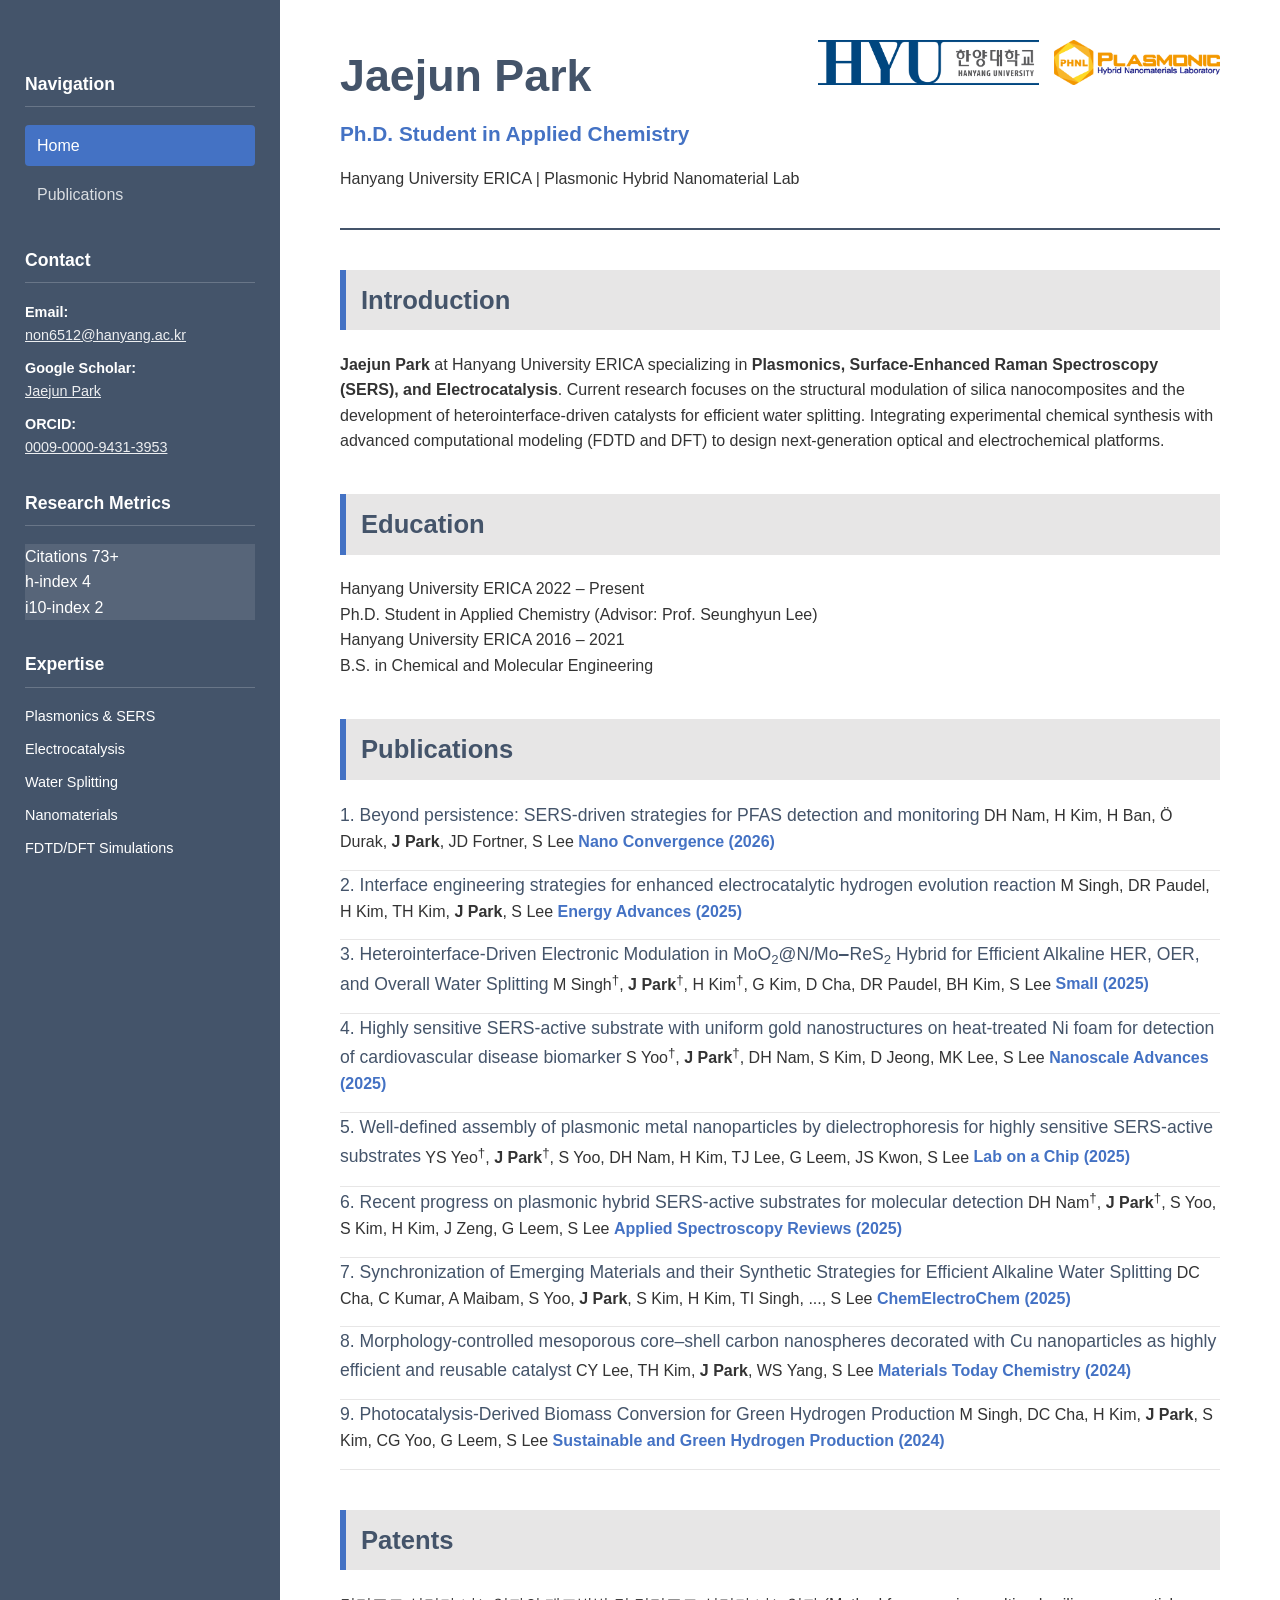
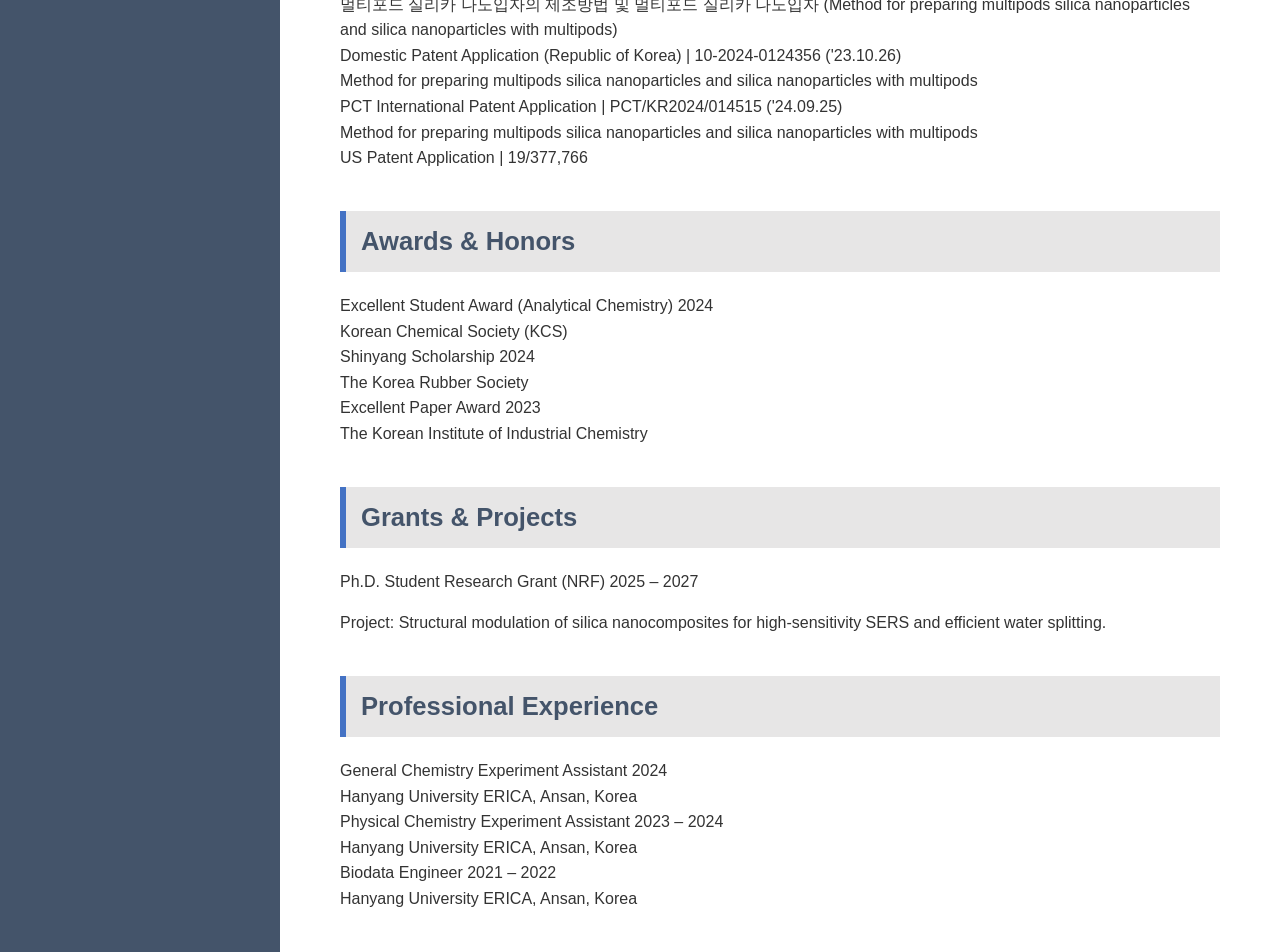
==== index.html @ 5e4c03e1 "Finalized Optimized CV: Theme integration, formula fixes, and layout refinements" ====
<!DOCTYPE html>
<html lang="en">
<head>
    <meta charset="UTF-8">
    <meta name="viewport" content="width=device-width, initial-scale=1.0">
    <title>Jaejun Park | Academic CV</title>
    <link rel="stylesheet" href="style.css">
    <style>
        /* Full-page embedding optimization */
        body, html {
            margin: 0;
            padding: 0;
            width: 100%;
            height: 100%;
        }
        .container {
            max-width: 100% !important;
            width: 100%;
            box-sizing: border-box;
        }
    </style>
</head>
<body>
    <div class="container">
        <!-- Sidebar -->
        <aside class="sidebar">
            <nav class="nav-menu">
                <h3>Navigation</h3>
                <ul>
                    <li><a href="./index.html" class="active">Home</a></li>
                    <li><a href="./publications.html">Publications</a></li>
                </ul>
            </nav>

            <div class="contact-info">
                <h3>Contact</h3>
                <p><strong>Email:</strong><br><a href="mailto:non6512@hanyang.ac.kr">non6512@hanyang.ac.kr</a></p>
                <p><strong>Google Scholar:</strong><br><a href="https://scholar.google.com/citations?user=hlHQDJwAAAAJ" target="_blank">Jaejun Park</a></p>
                <p><strong>ORCID:</strong><br><a href="https://orcid.org/0009-0000-9431-3953" target="_blank">0009-0000-9431-3953</a></p>
            </div>

            <div class="contact-info">
                <h3>Research Metrics</h3>
                <div class="metrics">
                    <div class="metric-item"><span>Citations</span> <span>73+</span></div>
                    <div class="metric-item"><span>h-index</span> <span>4</span></div>
                    <div class="metric-item"><span>i10-index</span> <span>2</span></div>
                </div>
            </div>

            <div class="contact-info">
                <h3>Expertise</h3>
                <p>Plasmonics & SERS</p>
                <p>Electrocatalysis</p>
                <p>Water Splitting</p>
                <p>Nanomaterials</p>
                <p>FDTD/DFT Simulations</p>
            </div>
        </aside>

        <!-- Main Content -->
        <main class="main-content">
            <header>
                <div class="lab-logos">
                    <img src="images/logo_hyu.png" alt="Hanyang University Logo">
                    <img src="images/logo_phnl.png" alt="PHNL Lab Logo">
                </div>
                <h1>Jaejun Park</h1>
                <p class="subtitle">Ph.D. Student in Applied Chemistry</p>
                <p>Hanyang University ERICA | Plasmonic Hybrid Nanomaterial Lab</p>
            </header>

            <section class="section">
                <h2>Introduction</h2>
                <p>
                    <strong>Jaejun Park</strong> at Hanyang University ERICA specializing in <strong>Plasmonics, Surface-Enhanced Raman Spectroscopy (SERS), and Electrocatalysis</strong>. 
                    Current research focuses on the structural modulation of silica nanocomposites and the development of heterointerface-driven catalysts for efficient water splitting. 
                    Integrating experimental chemical synthesis with advanced computational modeling (FDTD and DFT) to design next-generation optical and electrochemical platforms.
                </p>
            </section>

            <section class="section">
                <h2>Education</h2>
                <div class="entry">
                    <div class="entry-header">
                        <span>Hanyang University ERICA</span>
                        <span class="date">2022 – Present</span>
                    </div>
                    <div class="entry-sub">Ph.D. Student in Applied Chemistry (Advisor: Prof. Seunghyun Lee)</div>
                </div>
                <div class="entry">
                    <div class="entry-header">
                        <span>Hanyang University ERICA</span>
                        <span class="date">2016 – 2021</span>
                    </div>
                    <div class="entry-sub">B.S. in Chemical and Molecular Engineering</div>
                </div>
            </section>

            <section class="section">
                <h2>Publications</h2>
                <div class="pub-list">
                    <div class="pub-entry">
                        <span class="pub-title">1. Beyond persistence: SERS-driven strategies for PFAS detection and monitoring</span>
                        <span class="pub-authors">DH Nam, H Kim, H Ban, Ö Durak, <strong>J Park</strong>, JD Fortner, S Lee</span>
                        <span class="pub-journal">Nano Convergence (2026)</span>
                    </div>

                    <div class="pub-entry">
                        <span class="pub-title">2. Interface engineering strategies for enhanced electrocatalytic hydrogen evolution reaction</span>
                        <span class="pub-authors">M Singh, DR Paudel, H Kim, TH Kim, <strong>J Park</strong>, S Lee</span>
                        <span class="pub-journal">Energy Advances (2025)</span>
                    </div>

                    <div class="pub-entry">
                        <span class="pub-title">3. Heterointerface‐Driven Electronic Modulation in MoO<sub>2</sub>@N/Mo‒ReS<sub>2</sub> Hybrid for Efficient Alkaline HER, OER, and Overall Water Splitting</span>
                        <span class="pub-authors">M Singh<sup>†</sup>, <strong>J Park</strong><sup>†</sup>, H Kim<sup>†</sup>, G Kim, D Cha, DR Paudel, BH Kim, S Lee</span>
                        <span class="pub-journal">Small (2025)</span>
                    </div>

                    <div class="pub-entry">
                        <span class="pub-title">4. Highly sensitive SERS-active substrate with uniform gold nanostructures on heat-treated Ni foam for detection of cardiovascular disease biomarker</span>
                        <span class="pub-authors">S Yoo<sup>†</sup>, <strong>J Park</strong><sup>†</sup>, DH Nam, S Kim, D Jeong, MK Lee, S Lee</span>
                        <span class="pub-journal">Nanoscale Advances (2025)</span>
                    </div>

                    <div class="pub-entry">
                        <span class="pub-title">5. Well-defined assembly of plasmonic metal nanoparticles by dielectrophoresis for highly sensitive SERS-active substrates</span>
                        <span class="pub-authors">YS Yeo<sup>†</sup>, <strong>J Park</strong><sup>†</sup>, S Yoo, DH Nam, H Kim, TJ Lee, G Leem, JS Kwon, S Lee</span>
                        <span class="pub-journal">Lab on a Chip (2025)</span>
                    </div>

                    <div class="pub-entry">
                        <span class="pub-title">6. Recent progress on plasmonic hybrid SERS-active substrates for molecular detection</span>
                        <span class="pub-authors">DH Nam<sup>†</sup>, <strong>J Park</strong><sup>†</sup>, S Yoo, S Kim, H Kim, J Zeng, G Leem, S Lee</span>
                        <span class="pub-journal">Applied Spectroscopy Reviews (2025)</span>
                    </div>

                    <div class="pub-entry">
                        <span class="pub-title">7. Synchronization of Emerging Materials and their Synthetic Strategies for Efficient Alkaline Water Splitting</span>
                        <span class="pub-authors">DC Cha, C Kumar, A Maibam, S Yoo, <strong>J Park</strong>, S Kim, H Kim, TI Singh, ..., S Lee</span>
                        <span class="pub-journal">ChemElectroChem (2025)</span>
                    </div>

                    <div class="pub-entry">
                        <span class="pub-title">8. Morphology-controlled mesoporous core–shell carbon nanospheres decorated with Cu nanoparticles as highly efficient and reusable catalyst</span>
                        <span class="pub-authors">CY Lee, TH Kim, <strong>J Park</strong>, WS Yang, S Lee</span>
                        <span class="pub-journal">Materials Today Chemistry (2024)</span>
                    </div>

                    <div class="pub-entry">
                        <span class="pub-title">9. Photocatalysis-Derived Biomass Conversion for Green Hydrogen Production</span>
                        <span class="pub-authors">M Singh, DC Cha, H Kim, <strong>J Park</strong>, S Kim, CG Yoo, G Leem, S Lee</span>
                        <span class="pub-journal">Sustainable and Green Hydrogen Production (2024)</span>
                    </div>
                </div>
            </section>

            <section class="section">
                <h2>Patents</h2>
                <div class="entry">
                    <div class="entry-header"><span>멀티포드 실리카 나노입자의 제조방법 및 멀티포드 실리카 나노입자 (Method for preparing multipods silica nanoparticles and silica nanoparticles with multipods)</span></div>
                    <div class="entry-sub">Domestic Patent Application (Republic of Korea) | <span class="patent-id">10-2024-0124356 ('23.10.26)</span></div>
                </div>
                <div class="entry">
                    <div class="entry-header"><span>Method for preparing multipods silica nanoparticles and silica nanoparticles with multipods</span></div>
                    <div class="entry-sub">PCT International Patent Application | <span class="patent-id">PCT/KR2024/014515 ('24.09.25)</span></div>
                </div>
                <div class="entry">
                    <div class="entry-header"><span>Method for preparing multipods silica nanoparticles and silica nanoparticles with multipods</span></div>
                    <div class="entry-sub">US Patent Application | <span class="patent-id">19/377,766</span></div>
                </div>
            </section>

            <section class="section">
                <h2>Awards & Honors</h2>
                <div class="entry">
                    <div class="entry-header"><span>Excellent Student Award (Analytical Chemistry)</span> <span class="date">2024</span></div>
                    <div class="entry-sub">Korean Chemical Society (KCS)</div>
                </div>
                <div class="entry">
                    <div class="entry-header"><span>Shinyang Scholarship</span> <span class="date">2024</span></div>
                    <div class="entry-sub">The Korea Rubber Society</div>
                </div>
                <div class="entry">
                    <div class="entry-header"><span>Excellent Paper Award</span> <span class="date">2023</span></div>
                    <div class="entry-sub">The Korean Institute of Industrial Chemistry</div>
                </div>
            </section>

            <section class="section">
                <h2>Grants & Projects</h2>
                <div class="entry">
                    <div class="entry-header">
                        <span>Ph.D. Student Research Grant (NRF)</span>
                        <span class="date">2025 – 2027</span>
                    </div>
                    <p>Project: Structural modulation of silica nanocomposites for high-sensitivity SERS and efficient water splitting.</p>
                </div>
            </section>

            <section class="section">
                <h2>Professional Experience</h2>
                <div class="entry">
                    <div class="entry-header"><span>General Chemistry Experiment Assistant</span> <span class="date">2024</span></div>
                    <div class="entry-sub">Hanyang University ERICA, Ansan, Korea</div>
                </div>
                <div class="entry">
                    <div class="entry-header"><span>Physical Chemistry Experiment Assistant</span> <span class="date">2023 – 2024</span></div>
                    <div class="entry-sub">Hanyang University ERICA, Ansan, Korea</div>
                </div>
                <div class="entry">
                    <div class="entry-header"><span>Biodata Engineer</span> <span class="date">2021 – 2022</span></div>
                    <div class="entry-sub">Hanyang University ERICA, Ansan, Korea</div>
                </div>
            </section>
        </main>
    </div>
</body>
</html>
---- style.css ----
:root {
    --primary-color: #44546A; /* Navy/Dark Grey from PPT */
    --accent-color: #4472C4;  /* Blue from PPT */
    --text-color: #333;
    --light-bg: #E7E6E6;      /* Light Grey from PPT */
    --border-color: #D1D3D4;
    --white: #ffffff;
}

body {
    font-family: 'Segoe UI', Arial, sans-serif;
    line-height: 1.6;
    color: var(--text-color);
    margin: 0;
    padding: 0;
    background-color: var(--white);
}

.container {
    max-width: 100% !important;
    width: 100%;
    margin: 0 auto;
    padding: 0 !important;
    display: grid;
    grid-template-columns: 280px 1fr;
    min-height: 100vh;
}

/* Sidebar Styling - PPT Theme */
.sidebar {
    background-color: var(--primary-color);
    color: var(--white);
    padding: 40px 25px;
    border-right: none;
}

.sidebar h3 {
    color: var(--white);
    border-bottom: 1px solid rgba(255,255,255,0.2);
    font-size: 1.1rem;
    padding-bottom: 8px;
    margin-top: 30px;
}

.nav-menu ul {
    list-style: none;
    padding: 0;
}

.nav-menu li {
    margin-bottom: 8px;
}

.nav-menu a {
    color: rgba(255,255,255,0.8);
    text-decoration: none;
    display: block;
    padding: 8px 12px;
    border-radius: 4px;
    transition: all 0.3s;
}

.nav-menu a:hover, .nav-menu a.active {
    background-color: var(--accent-color);
    color: var(--white);
}

.contact-info p {
    font-size: 0.9rem;
    margin: 10px 0;
}

.contact-info a {
    color: var(--white);
    text-decoration: underline;
    opacity: 0.9;
}

.contact-info a:hover {
    opacity: 1;
}

.metrics {
    background: rgba(255,255,255,0.1);
    color: var(--white);
}

/* Main Content Styling */
.main-content {
    padding: 40px 60px;
    background-color: var(--white);
}

header {
    border-bottom: 2px solid var(--primary-color);
    margin-bottom: 40px;
    padding-bottom: 20px;
    position: relative;
}

header h1 {
    font-size: 2.8rem;
    color: var(--primary-color);
    margin: 0;
}

.subtitle {
    font-size: 1.3rem;
    color: var(--accent-color);
    margin: 5px 0;
    font-weight: 600;
}

.lab-logos {
    position: absolute;
    top: 0;
    right: 0;
    display: flex;
    gap: 15px;
    align-items: center;
}

.lab-logos img {
    height: 45px;
    width: auto;
}

.section h2 {
    font-size: 1.6rem;
    color: var(--primary-color);
    background-color: var(--light-bg);
    padding: 10px 15px;
    border-left: 6px solid var(--accent-color);
    margin-top: 40px;
}

.pub-entry {
    border-bottom: 1px solid var(--light-bg);
    padding-bottom: 15px;
}

.pub-title {
    color: var(--primary-color);
    font-size: 1.1rem;
}

.pub-journal {
    color: var(--accent-color);
    font-weight: 600;
}

/* Subscripts */
sub {
    font-size: 0.75em;
    line-height: 0;
    position: relative;
    vertical-align: baseline;
    bottom: -0.25em;
}

@media (max-width: 900px) {
    .container {
        grid-template-columns: 1fr;
    }
    .sidebar {
        padding: 20px;
    }
    .main-content {
        padding: 20px;
    }
    .lab-logos {
        position: static;
        margin-top: 20px;
    }
}
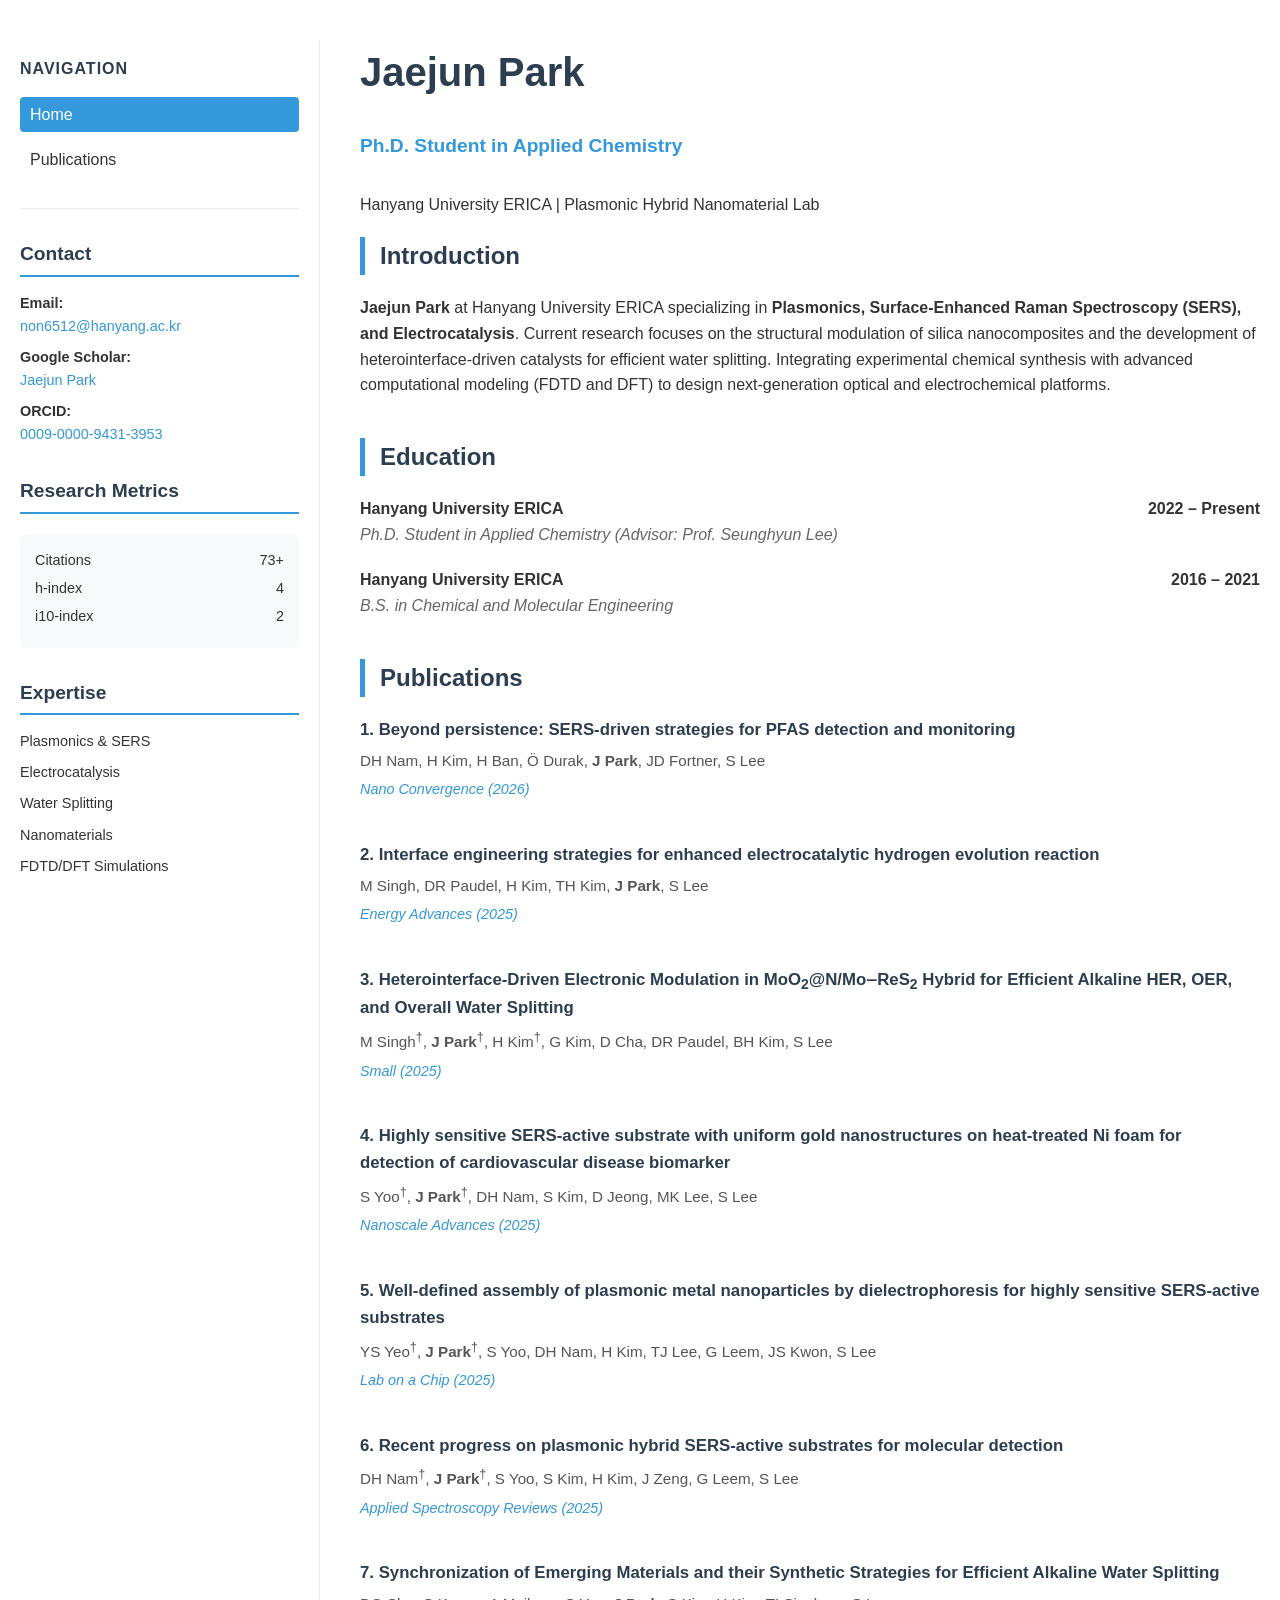
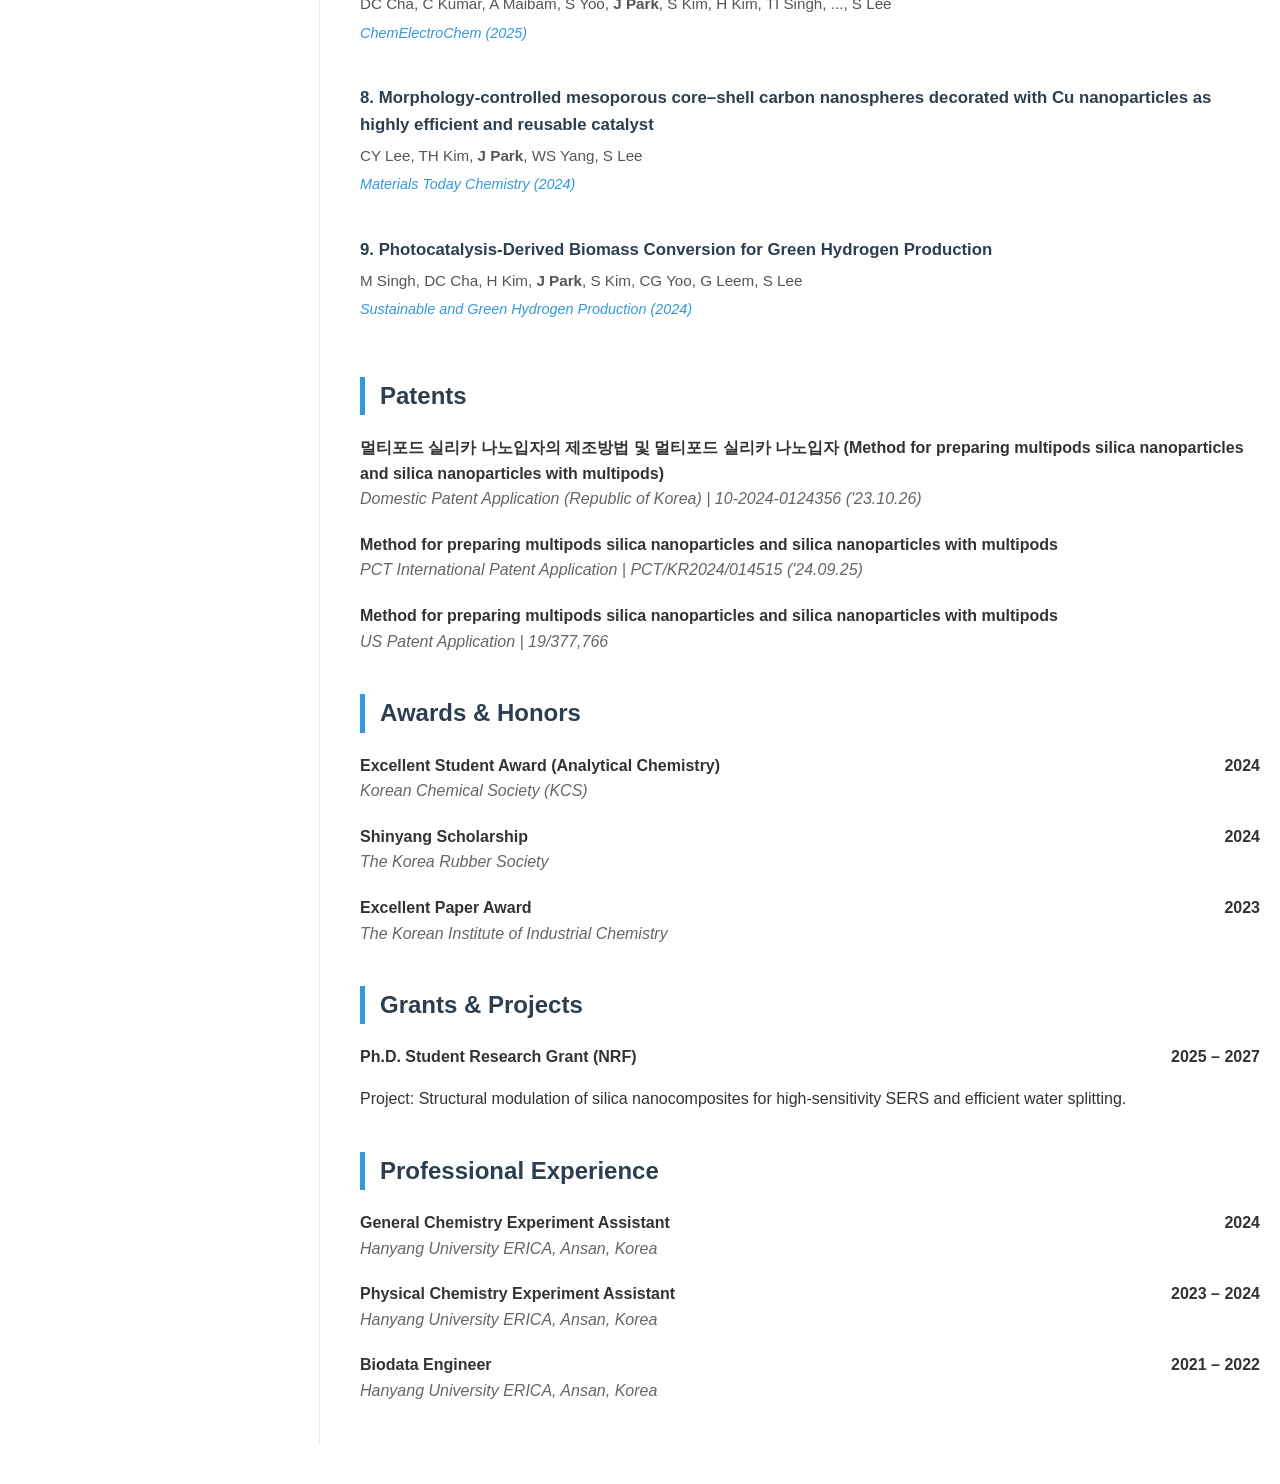
==== commit fa4a89d5: "Final Deployment: Optimized academic CV with formula fixes and layout refinements" ====
--- a/index.html
+++ b/index.html
@@ -5,23 +5,9 @@
     <meta name="viewport" content="width=device-width, initial-scale=1.0">
     <title>Jaejun Park | Academic CV</title>
     <link rel="stylesheet" href="style.css">
-    <style>
-        /* Full-page embedding optimization */
-        body, html {
-            margin: 0;
-            padding: 0;
-            width: 100%;
-            height: 100%;
-        }
-        .container {
-            max-width: 100% !important;
-            width: 100%;
-            box-sizing: border-box;
-        }
-    </style>
 </head>
 <body>
-    <div class="container">
+    <div class="container" style="max-width: 100%; height: auto; overflow: visible;">
         <!-- Sidebar -->
         <aside class="sidebar">
             <nav class="nav-menu">
@@ -61,10 +47,6 @@
         <!-- Main Content -->
         <main class="main-content">
             <header>
-                <div class="lab-logos">
-                    <img src="images/logo_hyu.png" alt="Hanyang University Logo">
-                    <img src="images/logo_phnl.png" alt="PHNL Lab Logo">
-                </div>
                 <h1>Jaejun Park</h1>
                 <p class="subtitle">Ph.D. Student in Applied Chemistry</p>
                 <p>Hanyang University ERICA | Plasmonic Hybrid Nanomaterial Lab</p>
@@ -84,14 +66,14 @@
                 <div class="entry">
                     <div class="entry-header">
                         <span>Hanyang University ERICA</span>
-                        <span class="date">2022 – Present</span>
+                        <span>2022 – Present</span>
                     </div>
                     <div class="entry-sub">Ph.D. Student in Applied Chemistry (Advisor: Prof. Seunghyun Lee)</div>
                 </div>
                 <div class="entry">
                     <div class="entry-header">
                         <span>Hanyang University ERICA</span>
-                        <span class="date">2016 – 2021</span>
+                        <span>2016 – 2021</span>
                     </div>
                     <div class="entry-sub">B.S. in Chemical and Molecular Engineering</div>
                 </div>
@@ -160,30 +142,30 @@
                 <h2>Patents</h2>
                 <div class="entry">
                     <div class="entry-header"><span>멀티포드 실리카 나노입자의 제조방법 및 멀티포드 실리카 나노입자 (Method for preparing multipods silica nanoparticles and silica nanoparticles with multipods)</span></div>
-                    <div class="entry-sub">Domestic Patent Application (Republic of Korea) | <span class="patent-id">10-2024-0124356 ('23.10.26)</span></div>
+                    <div class="entry-sub">Domestic Patent Application (Republic of Korea) | 10-2024-0124356 ('23.10.26)</div>
                 </div>
                 <div class="entry">
                     <div class="entry-header"><span>Method for preparing multipods silica nanoparticles and silica nanoparticles with multipods</span></div>
-                    <div class="entry-sub">PCT International Patent Application | <span class="patent-id">PCT/KR2024/014515 ('24.09.25)</span></div>
+                    <div class="entry-sub">PCT International Patent Application | PCT/KR2024/014515 ('24.09.25)</div>
                 </div>
                 <div class="entry">
                     <div class="entry-header"><span>Method for preparing multipods silica nanoparticles and silica nanoparticles with multipods</span></div>
-                    <div class="entry-sub">US Patent Application | <span class="patent-id">19/377,766</span></div>
+                    <div class="entry-sub">US Patent Application | 19/377,766</div>
                 </div>
             </section>
 
             <section class="section">
                 <h2>Awards & Honors</h2>
                 <div class="entry">
-                    <div class="entry-header"><span>Excellent Student Award (Analytical Chemistry)</span> <span class="date">2024</span></div>
+                    <div class="entry-header"><span>Excellent Student Award (Analytical Chemistry)</span> <span>2024</span></div>
                     <div class="entry-sub">Korean Chemical Society (KCS)</div>
                 </div>
                 <div class="entry">
-                    <div class="entry-header"><span>Shinyang Scholarship</span> <span class="date">2024</span></div>
+                    <div class="entry-header"><span>Shinyang Scholarship</span> <span>2024</span></div>
                     <div class="entry-sub">The Korea Rubber Society</div>
                 </div>
                 <div class="entry">
-                    <div class="entry-header"><span>Excellent Paper Award</span> <span class="date">2023</span></div>
+                    <div class="entry-header"><span>Excellent Paper Award</span> <span>2023</span></div>
                     <div class="entry-sub">The Korean Institute of Industrial Chemistry</div>
                 </div>
             </section>
@@ -193,7 +175,7 @@
                 <div class="entry">
                     <div class="entry-header">
                         <span>Ph.D. Student Research Grant (NRF)</span>
-                        <span class="date">2025 – 2027</span>
+                        <span>2025 – 2027</span>
                     </div>
                     <p>Project: Structural modulation of silica nanocomposites for high-sensitivity SERS and efficient water splitting.</p>
                 </div>
@@ -202,15 +184,15 @@
             <section class="section">
                 <h2>Professional Experience</h2>
                 <div class="entry">
-                    <div class="entry-header"><span>General Chemistry Experiment Assistant</span> <span class="date">2024</span></div>
+                    <div class="entry-header"><span>General Chemistry Experiment Assistant</span> <span>2024</span></div>
                     <div class="entry-sub">Hanyang University ERICA, Ansan, Korea</div>
                 </div>
                 <div class="entry">
-                    <div class="entry-header"><span>Physical Chemistry Experiment Assistant</span> <span class="date">2023 – 2024</span></div>
+                    <div class="entry-header"><span>Physical Chemistry Experiment Assistant</span> <span>2023 – 2024</span></div>
                     <div class="entry-sub">Hanyang University ERICA, Ansan, Korea</div>
                 </div>
                 <div class="entry">
-                    <div class="entry-header"><span>Biodata Engineer</span> <span class="date">2021 – 2022</span></div>
+                    <div class="entry-header"><span>Biodata Engineer</span> <span>2021 – 2022</span></div>
                     <div class="entry-sub">Hanyang University ERICA, Ansan, Korea</div>
                 </div>
             </section>
--- a/style.css
+++ b/style.css
@@ -1,175 +1,360 @@
 :root {
-    --primary-color: #44546A; /* Navy/Dark Grey from PPT */
-    --accent-color: #4472C4;  /* Blue from PPT */
+    --primary-color: #2c3e50;
+    --accent-color: #3498db;
     --text-color: #333;
-    --light-bg: #E7E6E6;      /* Light Grey from PPT */
-    --border-color: #D1D3D4;
-    --white: #ffffff;
+    --light-bg: #f8f9fa;
+    --border-color: #e9ecef;
 }
 
 body {
-    font-family: 'Segoe UI', Arial, sans-serif;
+    font-family: 'Segoe UI', Tahoma, Geneva, Verdana, sans-serif;
     line-height: 1.6;
     color: var(--text-color);
     margin: 0;
     padding: 0;
-    background-color: var(--white);
+    background-color: #fff;
 }
 
 .container {
-    max-width: 100% !important;
+    max-width: 100%;
+    height: auto;
+    overflow: visible;
+    margin: 0 auto;
+    padding: 40px 20px;
+    display: grid;
+    grid-template-columns: 300px 1fr;
+    gap: 40px;
+}
+
+/* Academic Profile Buttons */
+.profile-buttons {
+    display: flex;
+    gap: 15px;
+    margin: 20px 0;
+    flex-wrap: wrap;
+}
+
+.profile-btn {
+    display: inline-flex;
+    align-items: center;
+    padding: 10px 20px;
+    border-radius: 5px;
+    text-decoration: none;
+    font-weight: 600;
+    font-size: 0.95rem;
+    transition: all 0.3s ease;
+    border: 1px solid var(--border-color);
+}
+
+.profile-btn.scholar {
+    background-color: #4285f4;
+    color: white;
+    border: none;
+}
+
+.profile-btn.orcid {
+    background-color: #a6ce39;
+    color: white;
+    border: none;
+}
+
+.profile-btn.researchgate {
+    background-color: #00ccbb;
+    color: white;
+    border: none;
+}
+
+.profile-btn:hover {
+    transform: translateY(-2px);
+    box-shadow: 0 4px 8px rgba(0,0,0,0.1);
+    opacity: 0.9;
+}
+
+/* Sidebar */
+.sidebar {
+    border-right: 1px solid var(--border-color);
+    padding-right: 20px;
+}
+
+.profile-pic {
+    width: 200px;
+    height: 200px;
+    background-color: var(--light-bg);
+    border-radius: 50%;
+    margin: 0 auto 20px;
+    display: flex;
+    align-items: center;
+    justify-content: center;
+    border: 3px solid var(--accent-color);
+    color: #ccc;
+    font-size: 14px;
+    overflow: hidden;
+}
+
+.profile-pic img {
     width: 100%;
-    margin: 0 auto;
-    padding: 0 !important;
-    display: grid;
-    grid-template-columns: 280px 1fr;
-    min-height: 100vh;
-}
-
-/* Sidebar Styling - PPT Theme */
-.sidebar {
-    background-color: var(--primary-color);
-    color: var(--white);
-    padding: 40px 25px;
-    border-right: none;
-}
-
-.sidebar h3 {
-    color: var(--white);
-    border-bottom: 1px solid rgba(255,255,255,0.2);
-    font-size: 1.1rem;
-    padding-bottom: 8px;
-    margin-top: 30px;
+    height: 100%;
+    object-fit: cover;
+}
+
+.contact-info {
+    margin-bottom: 30px;
+}
+
+.contact-info h3 {
+    font-size: 1.2rem;
+    color: var(--primary-color);
+    border-bottom: 2px solid var(--accent-color);
+    padding-bottom: 5px;
+    margin-bottom: 15px;
+}
+
+.contact-info p {
+    font-size: 0.9rem;
+    margin: 8px 0;
+    word-break: break-all;
+}
+
+.contact-info a {
+    color: var(--accent-color);
+    text-decoration: none;
+}
+
+.contact-info a:hover {
+    text-decoration: underline;
+}
+
+.metrics {
+    background: var(--light-bg);
+    padding: 15px;
+    border-radius: 8px;
+    margin-top: 20px;
+}
+
+.metrics h4 {
+    margin: 0 0 10px;
+    font-size: 1rem;
+}
+
+.metric-item {
+    display: flex;
+    justify-content: space-between;
+    margin-bottom: 5px;
+    font-size: 0.9rem;
+}
+
+/* Main Content */
+.main-content h1 {
+    font-size: 2.5rem;
+    color: var(--primary-color);
+    margin-top: 0;
+}
+
+.subtitle {
+    font-size: 1.2rem;
+    color: var(--accent-color);
+    font-weight: 600;
+    margin-bottom: 30px;
+}
+
+.section {
+    margin-bottom: 40px;
+}
+
+.section h2 {
+    font-size: 1.5rem;
+    color: var(--primary-color);
+    border-left: 5px solid var(--accent-color);
+    padding-left: 15px;
+    margin-bottom: 20px;
+}
+
+.entry {
+    margin-bottom: 20px;
+}
+
+.entry-header {
+    display: flex;
+    justify-content: space-between;
+    font-weight: 600;
+}
+
+.entry-sub {
+    font-style: italic;
+    color: #666;
+    margin-bottom: 5px;
+}
+
+.publications ol {
+    padding-left: 20px;
+}
+
+.publications li {
+    margin-bottom: 15px;
+}
+
+.paper-title {
+    font-weight: 600;
+    display: block;
+}
+
+.paper-meta {
+    font-size: 0.9rem;
+    color: #666;
+}
+
+/* Navigation Menu */
+.nav-menu {
+    margin-bottom: 30px;
+    border-bottom: 1px solid var(--border-color);
+    padding-bottom: 20px;
+}
+
+.nav-menu h3 {
+    font-size: 1rem;
+    color: var(--primary-color);
+    text-transform: uppercase;
+    letter-spacing: 1px;
+    margin-bottom: 15px;
 }
 
 .nav-menu ul {
     list-style: none;
     padding: 0;
+    margin: 0;
 }
 
 .nav-menu li {
-    margin-bottom: 8px;
+    margin-bottom: 10px;
 }
 
 .nav-menu a {
-    color: rgba(255,255,255,0.8);
     text-decoration: none;
+    color: var(--text-color);
+    font-weight: 500;
     display: block;
-    padding: 8px 12px;
+    padding: 5px 10px;
     border-radius: 4px;
-    transition: all 0.3s;
+    transition: background 0.3s;
 }
 
 .nav-menu a:hover, .nav-menu a.active {
-    background-color: var(--accent-color);
-    color: var(--white);
-}
-
-.contact-info p {
-    font-size: 0.9rem;
-    margin: 10px 0;
-}
-
-.contact-info a {
-    color: var(--white);
+    background: var(--accent-color);
+    color: #fff;
+}
+
+/* Publication Details */
+.publication-item {
+    background: var(--light-bg);
+    padding: 20px;
+    border-radius: 8px;
+    margin-bottom: 25px;
+    border-left: 5px solid var(--accent-color);
+}
+
+.publication-item h3 {
+    margin: 0 0 10px;
+    font-size: 1.2rem;
+}
+
+.publication-item a {
+    color: var(--primary-color);
+    text-decoration: none;
+}
+
+.publication-item a:hover {
+    color: var(--accent-color);
     text-decoration: underline;
-    opacity: 0.9;
-}
-
-.contact-info a:hover {
-    opacity: 1;
-}
-
-.metrics {
-    background: rgba(255,255,255,0.1);
-    color: var(--white);
-}
-
-/* Main Content Styling */
-.main-content {
-    padding: 40px 60px;
-    background-color: var(--white);
-}
-
-header {
-    border-bottom: 2px solid var(--primary-color);
+}
+
+.pub-meta {
+    font-size: 0.95rem;
+    color: #555;
+    margin-bottom: 12px;
+}
+
+.pub-summary {
+    font-size: 0.9rem;
+    color: #444;
+    line-height: 1.5;
+    background: #fff;
+    padding: 12px;
+    border-radius: 4px;
+    border: 1px solid var(--border-color);
+}
+
+/* Publication Gallery */
+.publication-gallery {
+    display: grid;
+    grid-template-columns: repeat(auto-fit, minmax(200px, 1fr));
+    gap: 20px;
     margin-bottom: 40px;
-    padding-bottom: 20px;
-    position: relative;
-}
-
-header h1 {
-    font-size: 2.8rem;
-    color: var(--primary-color);
+}
+
+.gallery-item {
+    background: #fff;
+    border: 1px solid var(--border-color);
+    border-radius: 8px;
+    overflow: hidden;
+    box-shadow: 0 2px 5px rgba(0,0,0,0.05);
+    transition: transform 0.3s;
+}
+
+.gallery-item:hover {
+    transform: translateY(-5px);
+}
+
+.gallery-item img {
+    width: 100%;
+    height: 250px;
+    object-fit: contain;
+    background: #fcfcfc;
+    border-bottom: 1px solid var(--border-color);
+}
+
+.gallery-item p {
+    padding: 10px;
     margin: 0;
-}
-
-.subtitle {
-    font-size: 1.3rem;
+    font-size: 0.85rem;
+    text-align: center;
+    font-weight: 600;
+    color: var(--primary-color);
+}
+
+/* Refined Publication Entry for Home */
+.pub-entry {
+    margin-bottom: 25px;
+    padding-bottom: 15px;
+    border-bottom: 1px border var(--light-bg);
+}
+
+.pub-title {
+    font-weight: 700;
+    color: var(--primary-color);
+    display: block;
+    margin-bottom: 5px;
+    font-size: 1.05rem;
+}
+
+.pub-authors {
+    font-size: 0.95rem;
+    color: #555;
+    margin-bottom: 3px;
+    display: block;
+}
+
+.pub-journal {
+    font-size: 0.9rem;
     color: var(--accent-color);
-    margin: 5px 0;
-    font-weight: 600;
-}
-
-.lab-logos {
-    position: absolute;
-    top: 0;
-    right: 0;
-    display: flex;
-    gap: 15px;
-    align-items: center;
-}
-
-.lab-logos img {
-    height: 45px;
-    width: auto;
-}
-
-.section h2 {
-    font-size: 1.6rem;
-    color: var(--primary-color);
-    background-color: var(--light-bg);
-    padding: 10px 15px;
-    border-left: 6px solid var(--accent-color);
-    margin-top: 40px;
-}
-
-.pub-entry {
-    border-bottom: 1px solid var(--light-bg);
-    padding-bottom: 15px;
-}
-
-.pub-title {
-    color: var(--primary-color);
-    font-size: 1.1rem;
-}
-
-.pub-journal {
-    color: var(--accent-color);
-    font-weight: 600;
-}
-
-/* Subscripts */
-sub {
-    font-size: 0.75em;
-    line-height: 0;
-    position: relative;
-    vertical-align: baseline;
-    bottom: -0.25em;
-}
-
-@media (max-width: 900px) {
+    font-style: italic;
+}
+
+@media (max-width: 768px) {
     .container {
         grid-template-columns: 1fr;
     }
     .sidebar {
-        padding: 20px;
+        border-right: none;
+        padding-right: 0;
     }
-    .main-content {
-        padding: 20px;
-    }
-    .lab-logos {
-        position: static;
-        margin-top: 20px;
-    }
-}
+}
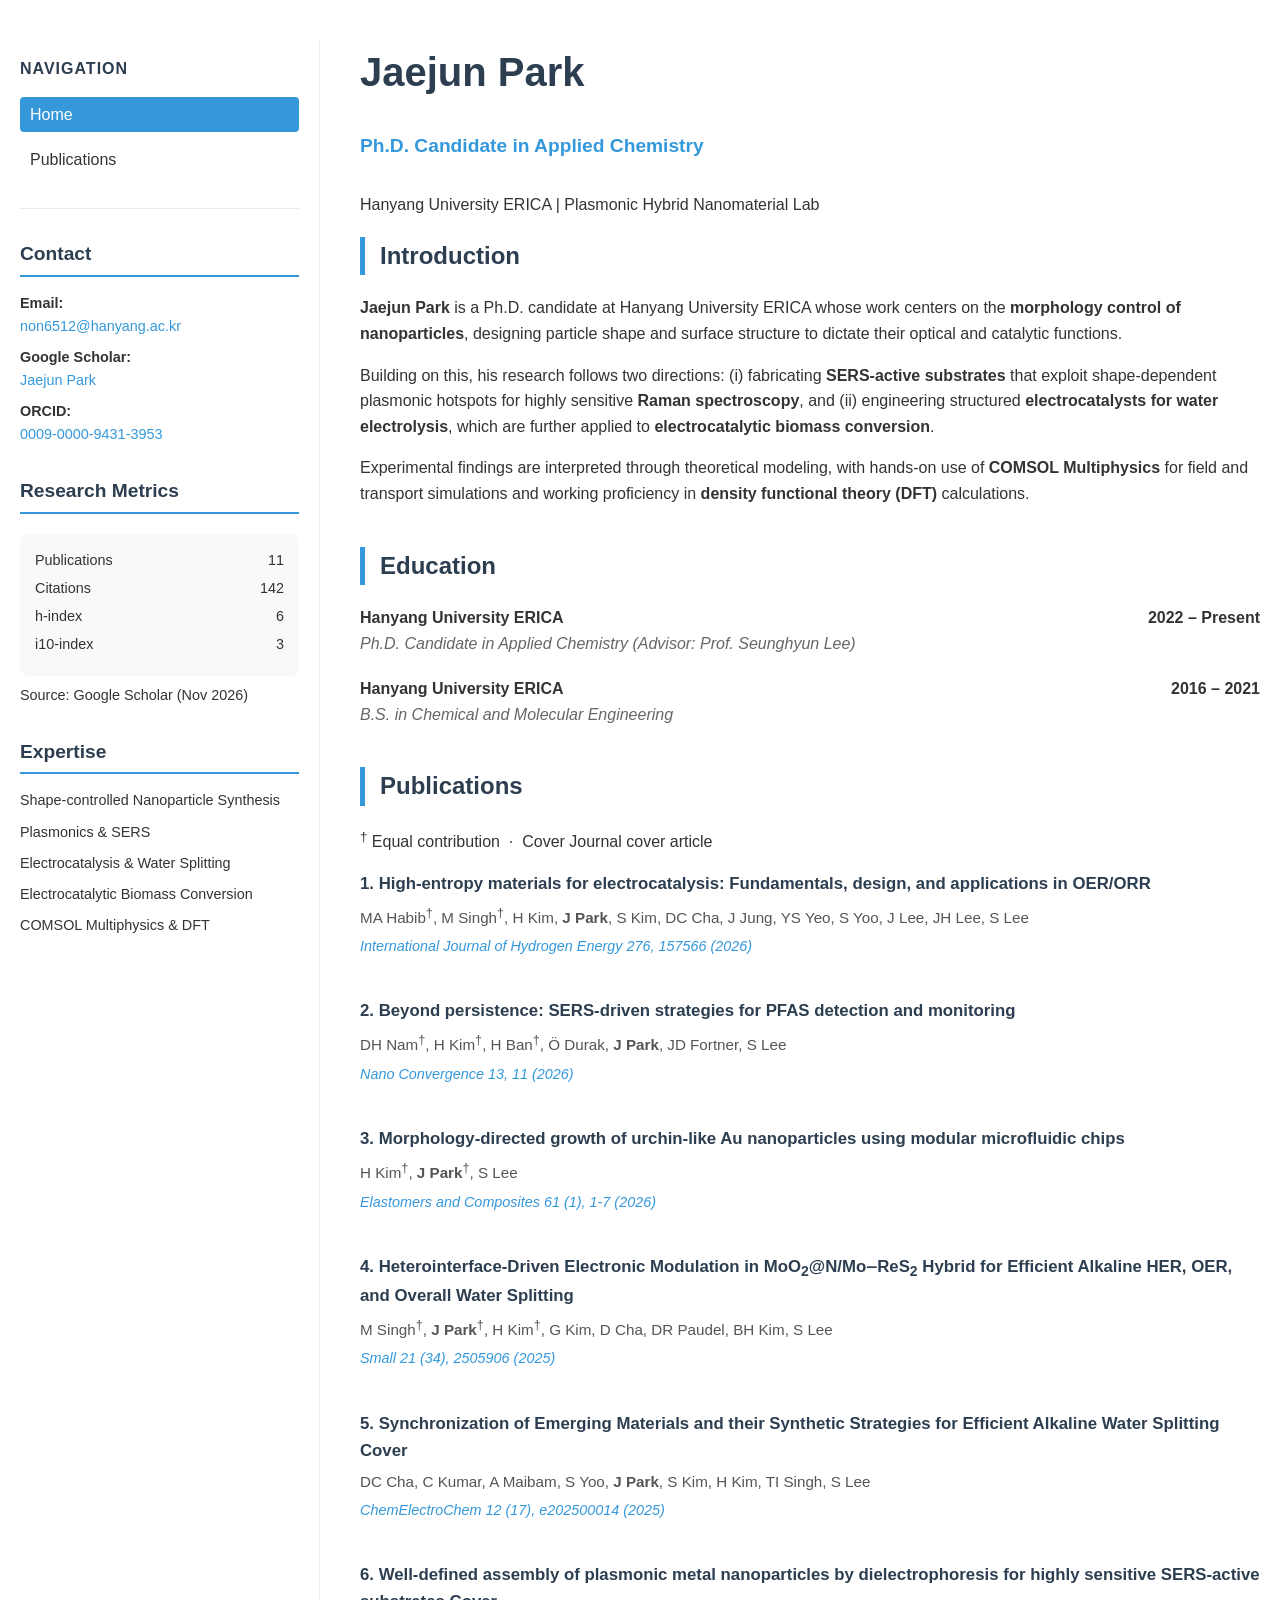
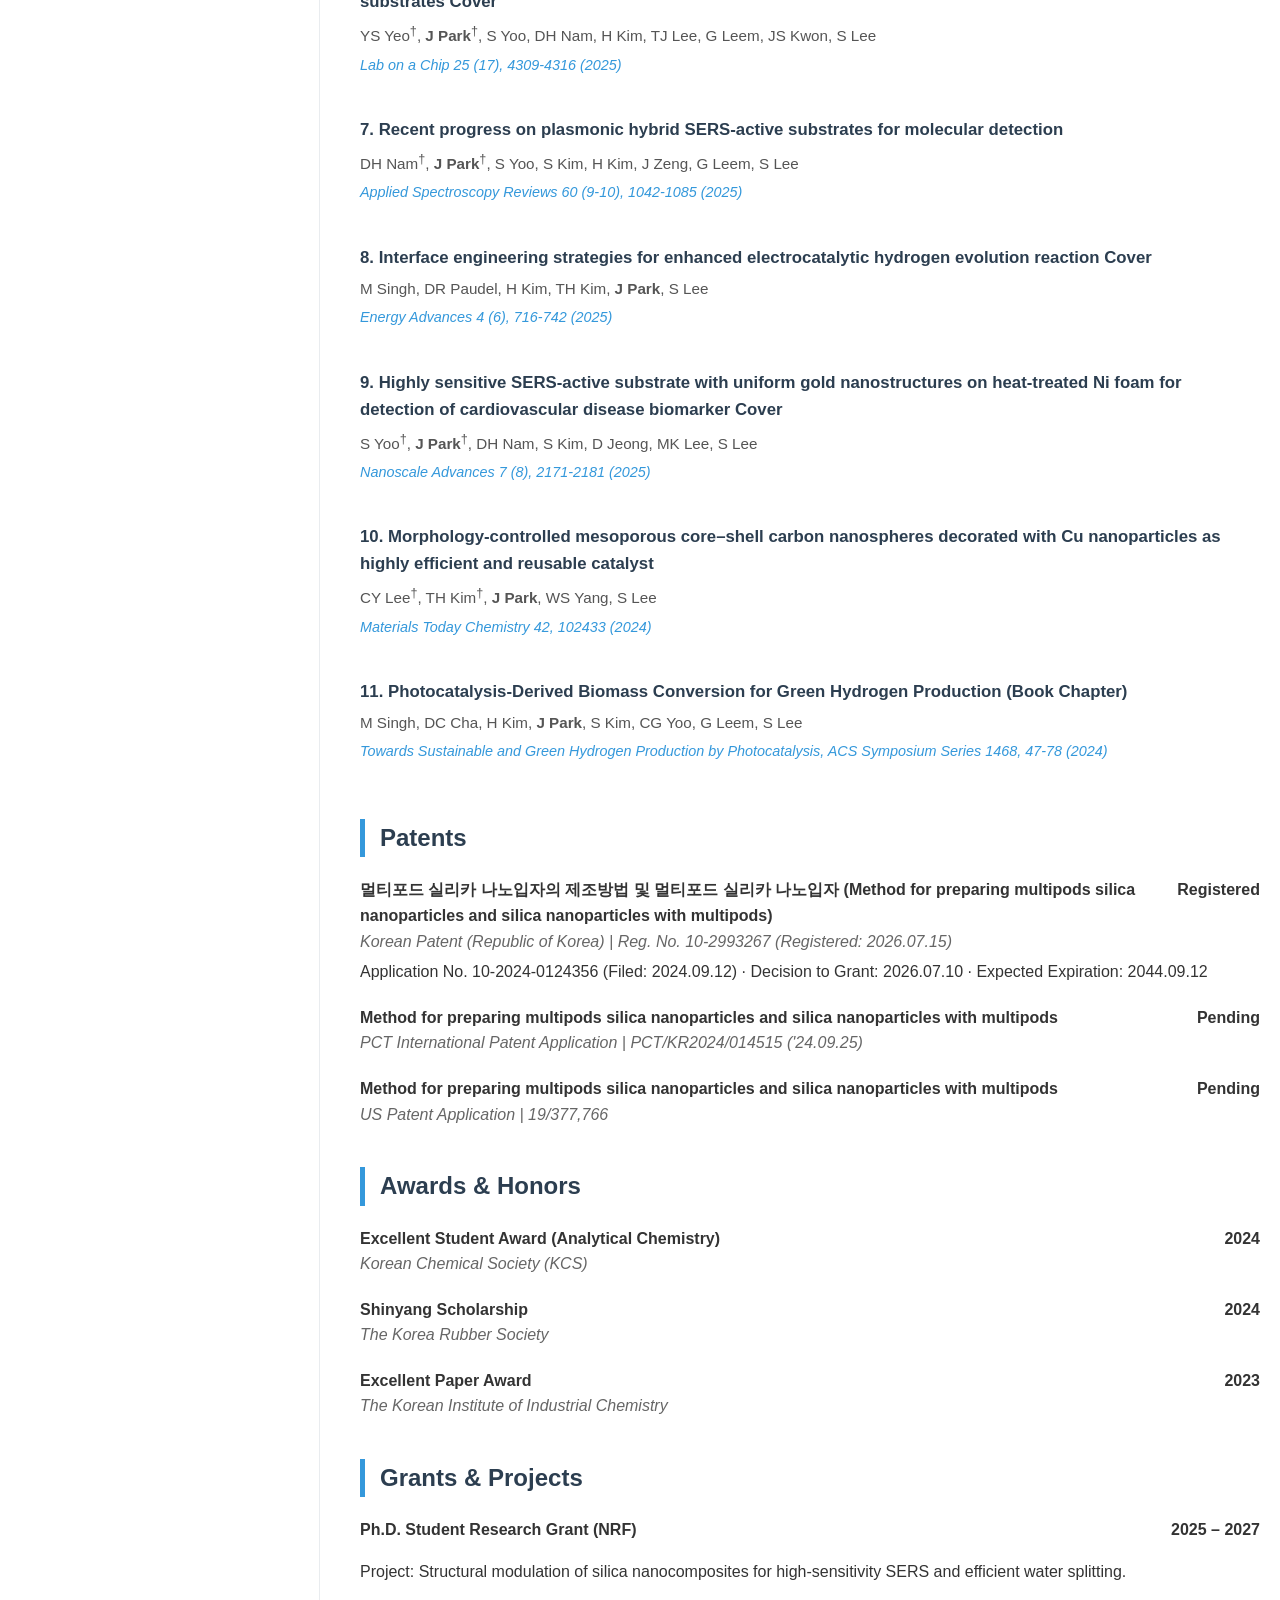
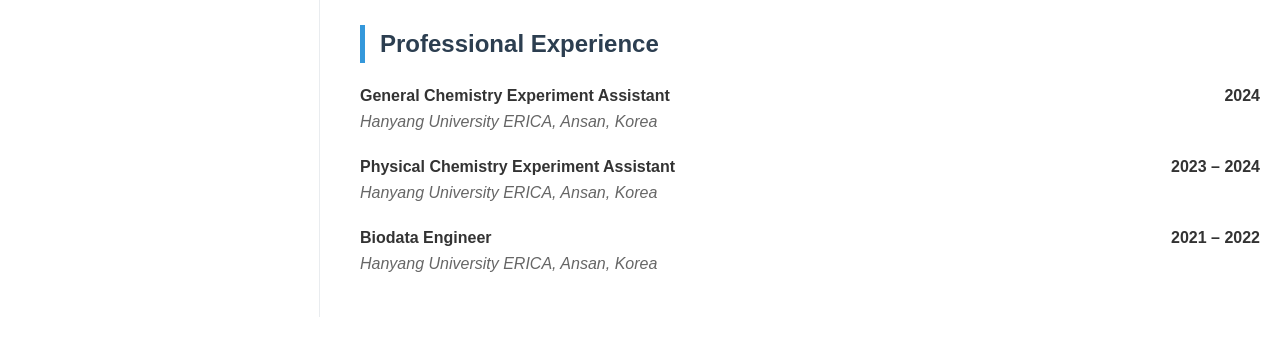
==== commit 65d600ee: "index.html" ====
--- a/index.html
+++ b/index.html
@@ -7,7 +7,7 @@
     <link rel="stylesheet" href="style.css">
 </head>
 <body>
-    <div class="container" style="max-width: 100%; height: auto; overflow: visible;">
+    <div class="container">
         <!-- Sidebar -->
         <aside class="sidebar">
             <nav class="nav-menu">
@@ -27,20 +27,23 @@
 
             <div class="contact-info">
                 <h3>Research Metrics</h3>
+                <!-- Google Scholar, as of 2026-11-08 -->
                 <div class="metrics">
-                    <div class="metric-item"><span>Citations</span> <span>73+</span></div>
-                    <div class="metric-item"><span>h-index</span> <span>4</span></div>
-                    <div class="metric-item"><span>i10-index</span> <span>2</span></div>
-                </div>
+                    <div class="metric-item"><span>Publications</span> <span>11</span></div>
+                    <div class="metric-item"><span>Citations</span> <span>142</span></div>
+                    <div class="metric-item"><span>h-index</span> <span>6</span></div>
+                    <div class="metric-item"><span>i10-index</span> <span>3</span></div>
+                </div>
+                <p class="metric-note">Source: Google Scholar (Nov 2026)</p>
             </div>
 
             <div class="contact-info">
                 <h3>Expertise</h3>
-                <p>Plasmonics & SERS</p>
-                <p>Electrocatalysis</p>
-                <p>Water Splitting</p>
-                <p>Nanomaterials</p>
-                <p>FDTD/DFT Simulations</p>
+                <p>Shape-controlled Nanoparticle Synthesis</p>
+                <p>Plasmonics &amp; SERS</p>
+                <p>Electrocatalysis &amp; Water Splitting</p>
+                <p>Electrocatalytic Biomass Conversion</p>
+                <p>COMSOL Multiphysics &amp; DFT</p>
             </div>
         </aside>
 
@@ -48,16 +51,22 @@
         <main class="main-content">
             <header>
                 <h1>Jaejun Park</h1>
-                <p class="subtitle">Ph.D. Student in Applied Chemistry</p>
+                <p class="subtitle">Ph.D. Candidate in Applied Chemistry</p>
                 <p>Hanyang University ERICA | Plasmonic Hybrid Nanomaterial Lab</p>
             </header>
 
             <section class="section">
                 <h2>Introduction</h2>
                 <p>
-                    <strong>Jaejun Park</strong> at Hanyang University ERICA specializing in <strong>Plasmonics, Surface-Enhanced Raman Spectroscopy (SERS), and Electrocatalysis</strong>. 
-                    Current research focuses on the structural modulation of silica nanocomposites and the development of heterointerface-driven catalysts for efficient water splitting. 
-                    Integrating experimental chemical synthesis with advanced computational modeling (FDTD and DFT) to design next-generation optical and electrochemical platforms.
+                    <strong>Jaejun Park</strong> is a Ph.D. candidate at Hanyang University ERICA whose work centers on the <strong>morphology control of nanoparticles</strong>,
+                    designing particle shape and surface structure to dictate their optical and catalytic functions.
+                </p>
+                <p>
+                    Building on this, his research follows two directions: (i) fabricating <strong>SERS-active substrates</strong> that exploit shape-dependent plasmonic hotspots for highly sensitive <strong>Raman spectroscopy</strong>,
+                    and (ii) engineering structured <strong>electrocatalysts for water electrolysis</strong>, which are further applied to <strong>electrocatalytic biomass conversion</strong>.
+                </p>
+                <p>
+                    Experimental findings are interpreted through theoretical modeling, with hands-on use of <strong>COMSOL Multiphysics</strong> for field and transport simulations and working proficiency in <strong>density functional theory (DFT)</strong> calculations.
                 </p>
             </section>
 
@@ -68,7 +77,7 @@
                         <span>Hanyang University ERICA</span>
                         <span>2022 – Present</span>
                     </div>
-                    <div class="entry-sub">Ph.D. Student in Applied Chemistry (Advisor: Prof. Seunghyun Lee)</div>
+                    <div class="entry-sub">Ph.D. Candidate in Applied Chemistry (Advisor: Prof. Seunghyun Lee)</div>
                 </div>
                 <div class="entry">
                     <div class="entry-header">
@@ -81,59 +90,72 @@
 
             <section class="section">
                 <h2>Publications</h2>
+                <p class="pub-legend"><sup>†</sup> Equal contribution &nbsp;·&nbsp; <span class="tag tag-cover">Cover</span> Journal cover article</p>
                 <div class="pub-list">
                     <div class="pub-entry">
-                        <span class="pub-title">1. Beyond persistence: SERS-driven strategies for PFAS detection and monitoring</span>
-                        <span class="pub-authors">DH Nam, H Kim, H Ban, Ö Durak, <strong>J Park</strong>, JD Fortner, S Lee</span>
-                        <span class="pub-journal">Nano Convergence (2026)</span>
-                    </div>
-
-                    <div class="pub-entry">
-                        <span class="pub-title">2. Interface engineering strategies for enhanced electrocatalytic hydrogen evolution reaction</span>
+                        <span class="pub-title">1. High-entropy materials for electrocatalysis: Fundamentals, design, and applications in OER/ORR</span>
+                        <span class="pub-authors">MA Habib<sup>†</sup>, M Singh<sup>†</sup>, H Kim, <strong>J Park</strong>, S Kim, DC Cha, J Jung, YS Yeo, S Yoo, J Lee, JH Lee, S Lee</span>
+                        <span class="pub-journal">International Journal of Hydrogen Energy 276, 157566 (2026)</span>
+                    </div>
+
+                    <div class="pub-entry">
+                        <span class="pub-title">2. Beyond persistence: SERS-driven strategies for PFAS detection and monitoring</span>
+                        <span class="pub-authors">DH Nam<sup>†</sup>, H Kim<sup>†</sup>, H Ban<sup>†</sup>, Ö Durak, <strong>J Park</strong>, JD Fortner, S Lee</span>
+                        <span class="pub-journal">Nano Convergence 13, 11 (2026)</span>
+                    </div>
+
+                    <div class="pub-entry">
+                        <span class="pub-title">3. Morphology-directed growth of urchin-like Au nanoparticles using modular microfluidic chips</span>
+                        <span class="pub-authors">H Kim<sup>†</sup>, <strong>J Park</strong><sup>†</sup>, S Lee</span>
+                        <span class="pub-journal">Elastomers and Composites 61 (1), 1-7 (2026)</span>
+                    </div>
+
+                    <div class="pub-entry">
+                        <span class="pub-title">4. Heterointerface‐Driven Electronic Modulation in MoO<sub>2</sub>@N/Mo‒ReS<sub>2</sub> Hybrid for Efficient Alkaline HER, OER, and Overall Water Splitting</span>
+                        <span class="pub-authors">M Singh<sup>†</sup>, <strong>J Park</strong><sup>†</sup>, H Kim<sup>†</sup>, G Kim, D Cha, DR Paudel, BH Kim, S Lee</span>
+                        <span class="pub-journal">Small 21 (34), 2505906 (2025)</span>
+                    </div>
+
+                    <div class="pub-entry">
+                        <span class="pub-title">5. Synchronization of Emerging Materials and their Synthetic Strategies for Efficient Alkaline Water Splitting <span class="tag tag-cover">Cover</span></span>
+                        <span class="pub-authors">DC Cha, C Kumar, A Maibam, S Yoo, <strong>J Park</strong>, S Kim, H Kim, TI Singh, S Lee</span>
+                        <span class="pub-journal">ChemElectroChem 12 (17), e202500014 (2025)</span>
+                    </div>
+
+                    <div class="pub-entry">
+                        <span class="pub-title">6. Well-defined assembly of plasmonic metal nanoparticles by dielectrophoresis for highly sensitive SERS-active substrates <span class="tag tag-cover">Cover</span></span>
+                        <span class="pub-authors">YS Yeo<sup>†</sup>, <strong>J Park</strong><sup>†</sup>, S Yoo, DH Nam, H Kim, TJ Lee, G Leem, JS Kwon, S Lee</span>
+                        <span class="pub-journal">Lab on a Chip 25 (17), 4309-4316 (2025)</span>
+                    </div>
+
+                    <div class="pub-entry">
+                        <span class="pub-title">7. Recent progress on plasmonic hybrid SERS-active substrates for molecular detection</span>
+                        <span class="pub-authors">DH Nam<sup>†</sup>, <strong>J Park</strong><sup>†</sup>, S Yoo, S Kim, H Kim, J Zeng, G Leem, S Lee</span>
+                        <span class="pub-journal">Applied Spectroscopy Reviews 60 (9-10), 1042-1085 (2025)</span>
+                    </div>
+
+                    <div class="pub-entry">
+                        <span class="pub-title">8. Interface engineering strategies for enhanced electrocatalytic hydrogen evolution reaction <span class="tag tag-cover">Cover</span></span>
                         <span class="pub-authors">M Singh, DR Paudel, H Kim, TH Kim, <strong>J Park</strong>, S Lee</span>
-                        <span class="pub-journal">Energy Advances (2025)</span>
-                    </div>
-
-                    <div class="pub-entry">
-                        <span class="pub-title">3. Heterointerface‐Driven Electronic Modulation in MoO<sub>2</sub>@N/Mo‒ReS<sub>2</sub> Hybrid for Efficient Alkaline HER, OER, and Overall Water Splitting</span>
-                        <span class="pub-authors">M Singh<sup>†</sup>, <strong>J Park</strong><sup>†</sup>, H Kim<sup>†</sup>, G Kim, D Cha, DR Paudel, BH Kim, S Lee</span>
-                        <span class="pub-journal">Small (2025)</span>
-                    </div>
-
-                    <div class="pub-entry">
-                        <span class="pub-title">4. Highly sensitive SERS-active substrate with uniform gold nanostructures on heat-treated Ni foam for detection of cardiovascular disease biomarker</span>
+                        <span class="pub-journal">Energy Advances 4 (6), 716-742 (2025)</span>
+                    </div>
+
+                    <div class="pub-entry">
+                        <span class="pub-title">9. Highly sensitive SERS-active substrate with uniform gold nanostructures on heat-treated Ni foam for detection of cardiovascular disease biomarker <span class="tag tag-cover">Cover</span></span>
                         <span class="pub-authors">S Yoo<sup>†</sup>, <strong>J Park</strong><sup>†</sup>, DH Nam, S Kim, D Jeong, MK Lee, S Lee</span>
-                        <span class="pub-journal">Nanoscale Advances (2025)</span>
-                    </div>
-
-                    <div class="pub-entry">
-                        <span class="pub-title">5. Well-defined assembly of plasmonic metal nanoparticles by dielectrophoresis for highly sensitive SERS-active substrates</span>
-                        <span class="pub-authors">YS Yeo<sup>†</sup>, <strong>J Park</strong><sup>†</sup>, S Yoo, DH Nam, H Kim, TJ Lee, G Leem, JS Kwon, S Lee</span>
-                        <span class="pub-journal">Lab on a Chip (2025)</span>
-                    </div>
-
-                    <div class="pub-entry">
-                        <span class="pub-title">6. Recent progress on plasmonic hybrid SERS-active substrates for molecular detection</span>
-                        <span class="pub-authors">DH Nam<sup>†</sup>, <strong>J Park</strong><sup>†</sup>, S Yoo, S Kim, H Kim, J Zeng, G Leem, S Lee</span>
-                        <span class="pub-journal">Applied Spectroscopy Reviews (2025)</span>
-                    </div>
-
-                    <div class="pub-entry">
-                        <span class="pub-title">7. Synchronization of Emerging Materials and their Synthetic Strategies for Efficient Alkaline Water Splitting</span>
-                        <span class="pub-authors">DC Cha, C Kumar, A Maibam, S Yoo, <strong>J Park</strong>, S Kim, H Kim, TI Singh, ..., S Lee</span>
-                        <span class="pub-journal">ChemElectroChem (2025)</span>
-                    </div>
-
-                    <div class="pub-entry">
-                        <span class="pub-title">8. Morphology-controlled mesoporous core–shell carbon nanospheres decorated with Cu nanoparticles as highly efficient and reusable catalyst</span>
-                        <span class="pub-authors">CY Lee, TH Kim, <strong>J Park</strong>, WS Yang, S Lee</span>
-                        <span class="pub-journal">Materials Today Chemistry (2024)</span>
-                    </div>
-
-                    <div class="pub-entry">
-                        <span class="pub-title">9. Photocatalysis-Derived Biomass Conversion for Green Hydrogen Production</span>
+                        <span class="pub-journal">Nanoscale Advances 7 (8), 2171-2181 (2025)</span>
+                    </div>
+
+                    <div class="pub-entry">
+                        <span class="pub-title">10. Morphology-controlled mesoporous core–shell carbon nanospheres decorated with Cu nanoparticles as highly efficient and reusable catalyst</span>
+                        <span class="pub-authors">CY Lee<sup>†</sup>, TH Kim<sup>†</sup>, <strong>J Park</strong>, WS Yang, S Lee</span>
+                        <span class="pub-journal">Materials Today Chemistry 42, 102433 (2024)</span>
+                    </div>
+
+                    <div class="pub-entry">
+                        <span class="pub-title">11. Photocatalysis-Derived Biomass Conversion for Green Hydrogen Production (Book Chapter)</span>
                         <span class="pub-authors">M Singh, DC Cha, H Kim, <strong>J Park</strong>, S Kim, CG Yoo, G Leem, S Lee</span>
-                        <span class="pub-journal">Sustainable and Green Hydrogen Production (2024)</span>
+                        <span class="pub-journal">Towards Sustainable and Green Hydrogen Production by Photocatalysis, ACS Symposium Series 1468, 47-78 (2024)</span>
                     </div>
                 </div>
             </section>
@@ -141,21 +163,31 @@
             <section class="section">
                 <h2>Patents</h2>
                 <div class="entry">
-                    <div class="entry-header"><span>멀티포드 실리카 나노입자의 제조방법 및 멀티포드 실리카 나노입자 (Method for preparing multipods silica nanoparticles and silica nanoparticles with multipods)</span></div>
-                    <div class="entry-sub">Domestic Patent Application (Republic of Korea) | 10-2024-0124356 ('23.10.26)</div>
-                </div>
-                <div class="entry">
-                    <div class="entry-header"><span>Method for preparing multipods silica nanoparticles and silica nanoparticles with multipods</span></div>
+                    <div class="entry-header">
+                        <span>멀티포드 실리카 나노입자의 제조방법 및 멀티포드 실리카 나노입자 (Method for preparing multipods silica nanoparticles and silica nanoparticles with multipods)</span>
+                        <span class="status status-granted">Registered</span>
+                    </div>
+                    <div class="entry-sub">Korean Patent (Republic of Korea) | Reg. No. 10-2993267 (Registered: 2026.07.15)</div>
+                    <div class="entry-detail">Application No. 10-2024-0124356 (Filed: 2024.09.12) · Decision to Grant: 2026.07.10 · Expected Expiration: 2044.09.12</div>
+                </div>
+                <div class="entry">
+                    <div class="entry-header">
+                        <span>Method for preparing multipods silica nanoparticles and silica nanoparticles with multipods</span>
+                        <span class="status status-pending">Pending</span>
+                    </div>
                     <div class="entry-sub">PCT International Patent Application | PCT/KR2024/014515 ('24.09.25)</div>
                 </div>
                 <div class="entry">
-                    <div class="entry-header"><span>Method for preparing multipods silica nanoparticles and silica nanoparticles with multipods</span></div>
+                    <div class="entry-header">
+                        <span>Method for preparing multipods silica nanoparticles and silica nanoparticles with multipods</span>
+                        <span class="status status-pending">Pending</span>
+                    </div>
                     <div class="entry-sub">US Patent Application | 19/377,766</div>
                 </div>
             </section>
 
             <section class="section">
-                <h2>Awards & Honors</h2>
+                <h2>Awards &amp; Honors</h2>
                 <div class="entry">
                     <div class="entry-header"><span>Excellent Student Award (Analytical Chemistry)</span> <span>2024</span></div>
                     <div class="entry-sub">Korean Chemical Society (KCS)</div>
@@ -171,7 +203,7 @@
             </section>
 
             <section class="section">
-                <h2>Grants & Projects</h2>
+                <h2>Grants &amp; Projects</h2>
                 <div class="entry">
                     <div class="entry-header">
                         <span>Ph.D. Student Research Grant (NRF)</span>
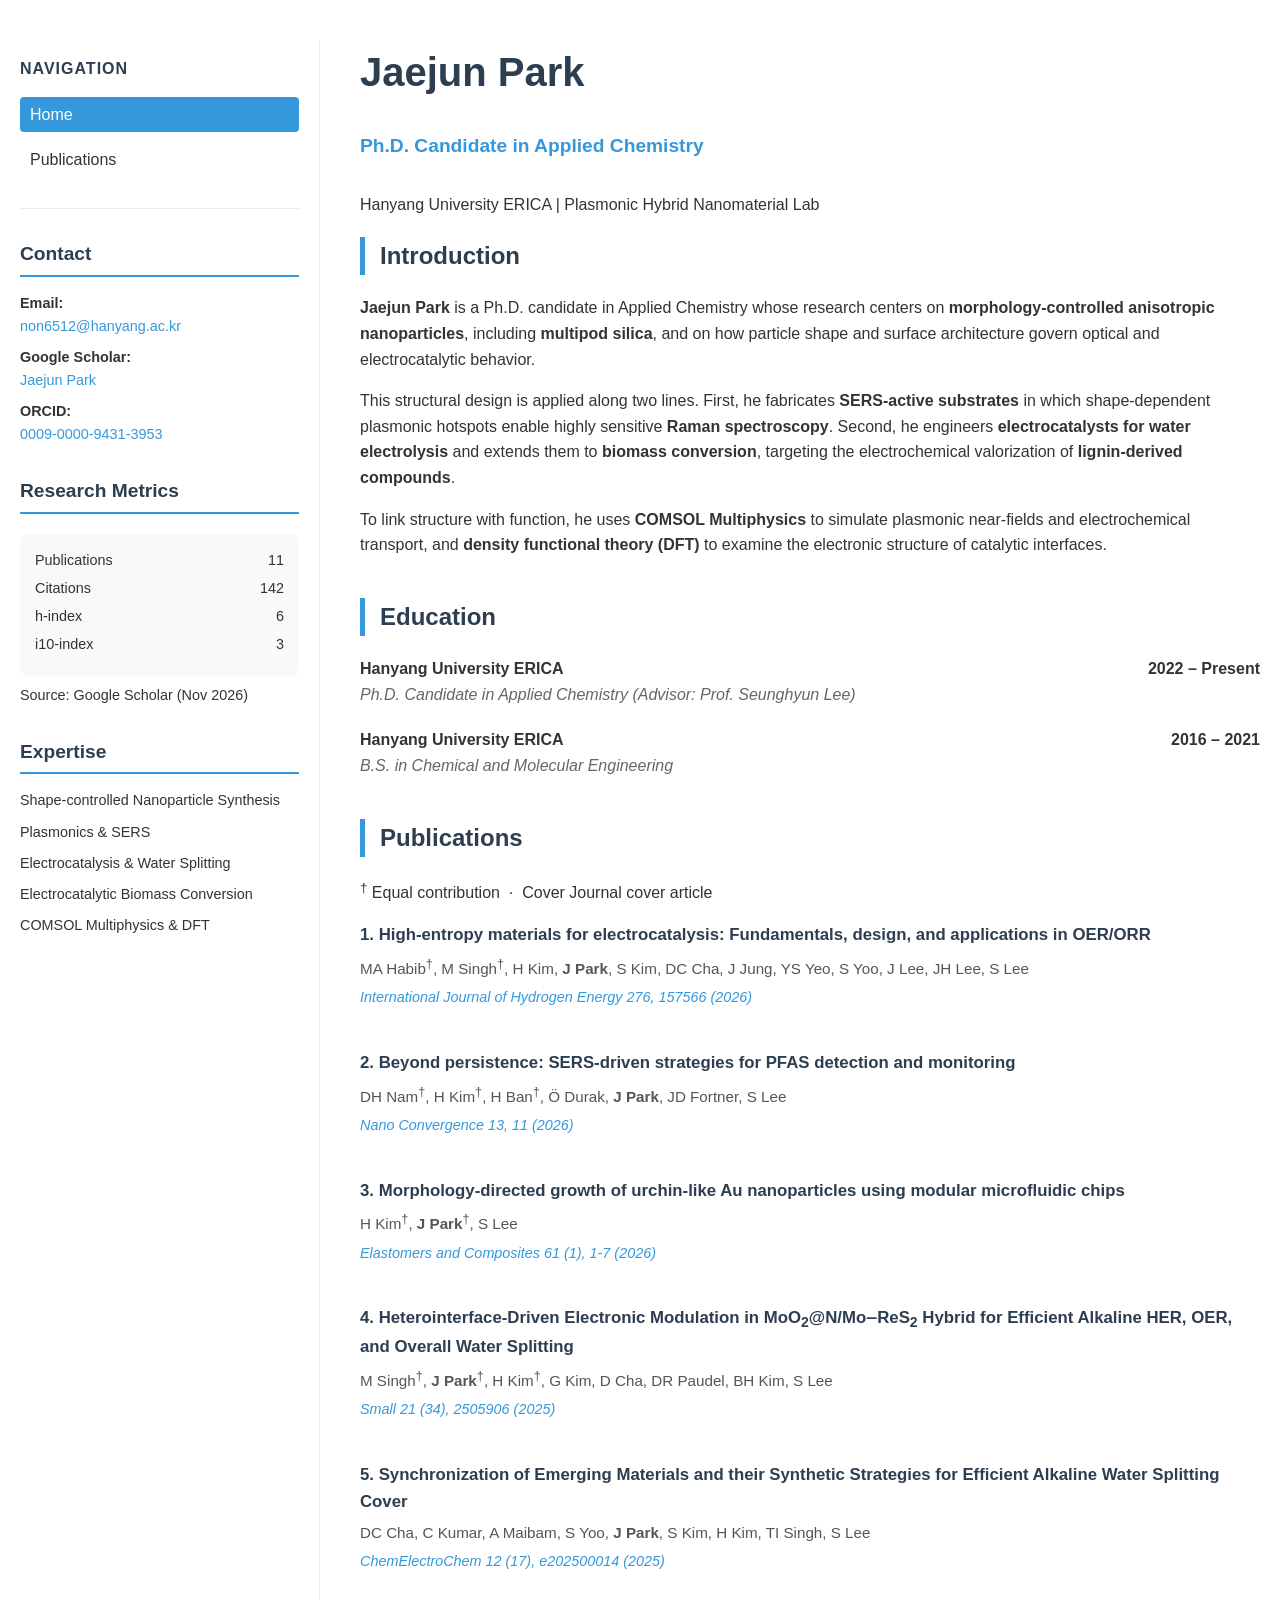
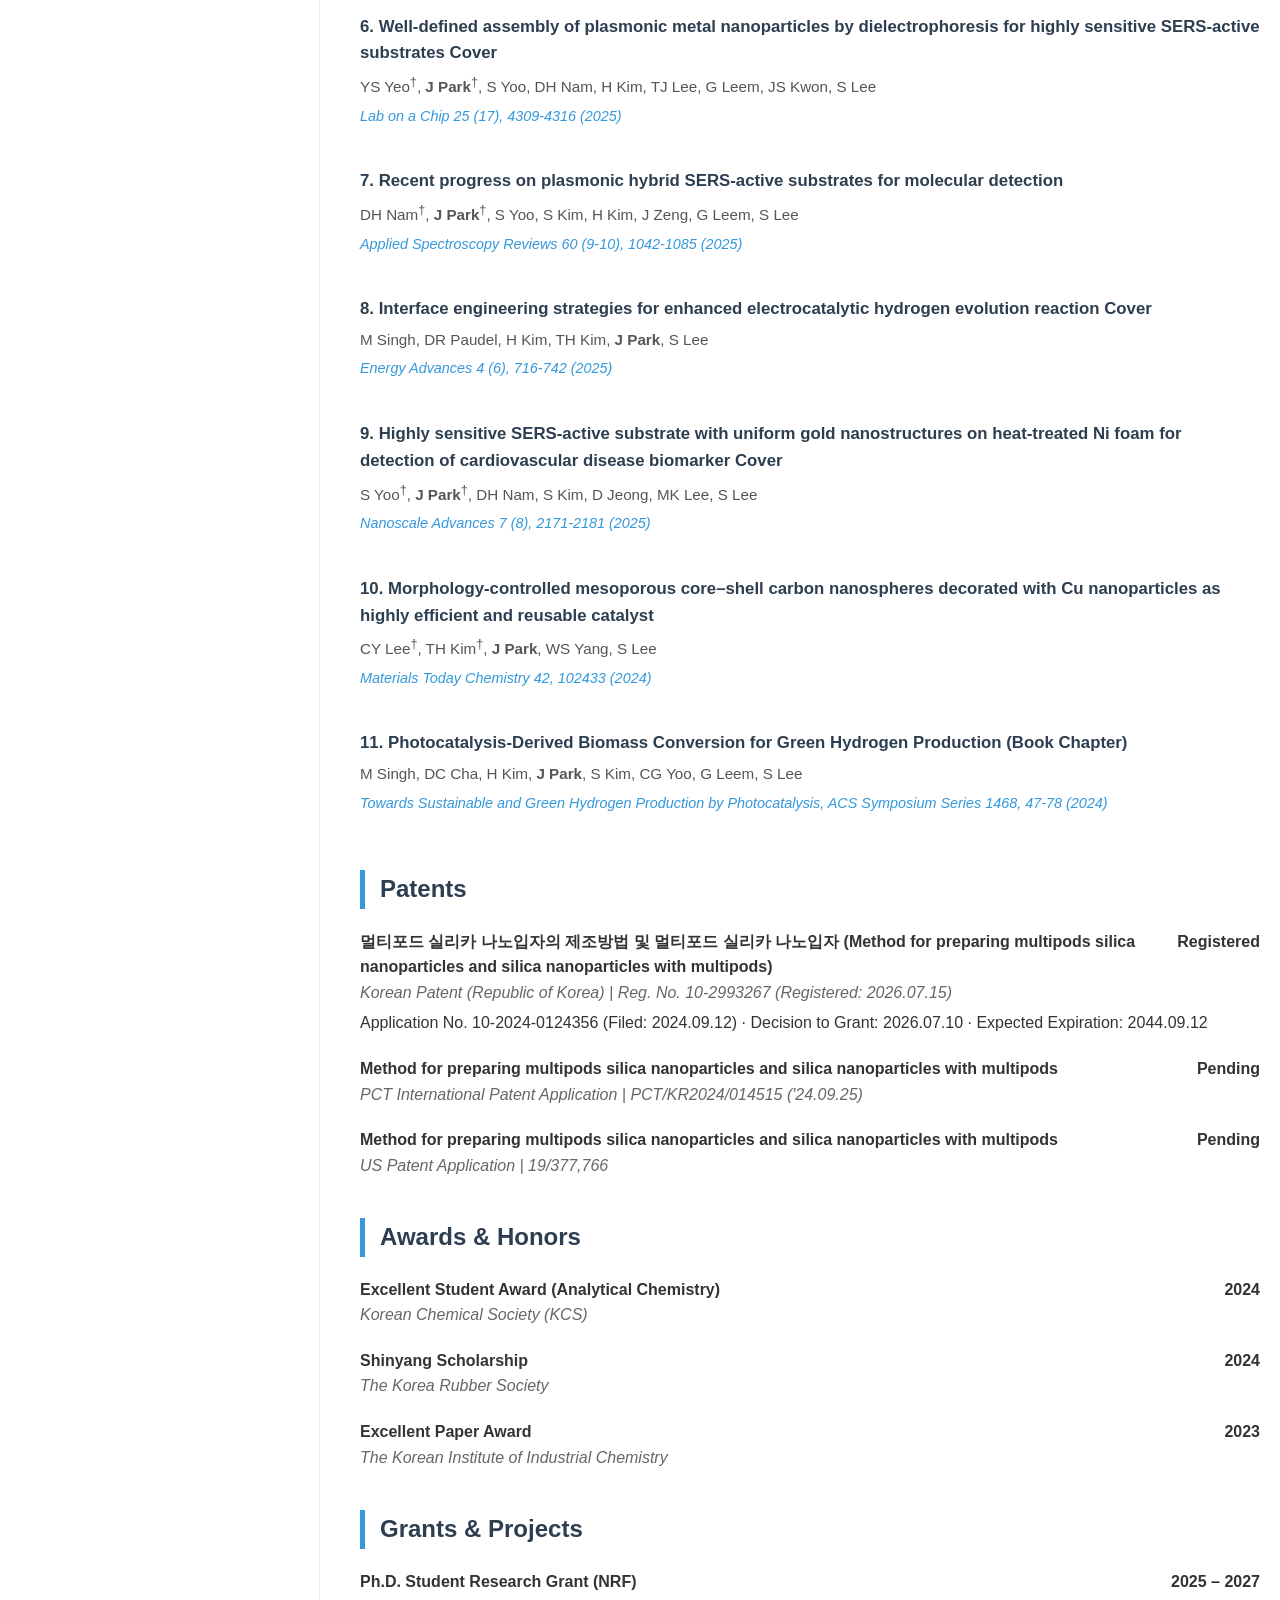
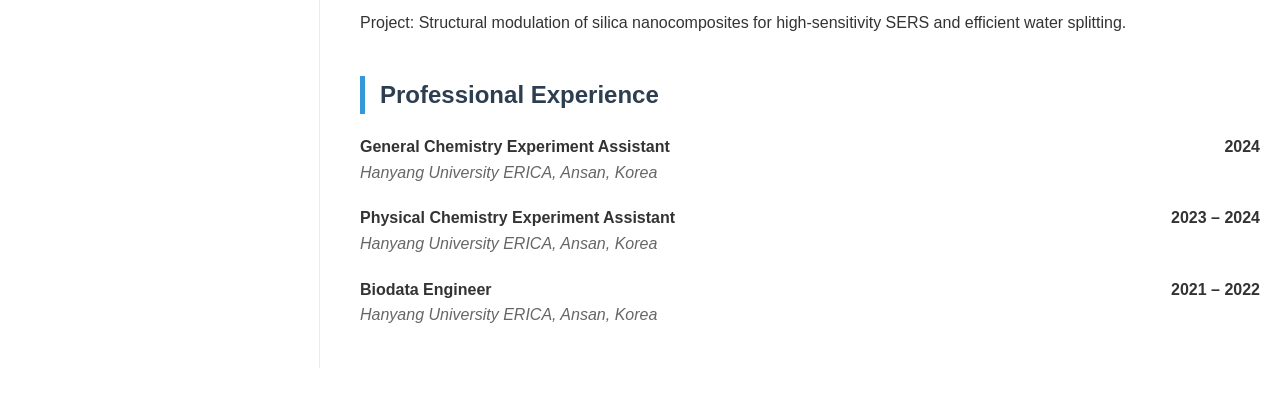
==== commit c9187183: "index.html" ====
--- a/index.html
+++ b/index.html
@@ -58,15 +58,15 @@
             <section class="section">
                 <h2>Introduction</h2>
                 <p>
-                    <strong>Jaejun Park</strong> is a Ph.D. candidate at Hanyang University ERICA whose work centers on the <strong>morphology control of nanoparticles</strong>,
-                    designing particle shape and surface structure to dictate their optical and catalytic functions.
+                    <strong>Jaejun Park</strong> is a Ph.D. candidate in Applied Chemistry whose research centers on <strong>morphology-controlled anisotropic nanoparticles</strong>, including <strong>multipod silica</strong>,
+                    and on how particle shape and surface architecture govern optical and electrocatalytic behavior.
                 </p>
                 <p>
-                    Building on this, his research follows two directions: (i) fabricating <strong>SERS-active substrates</strong> that exploit shape-dependent plasmonic hotspots for highly sensitive <strong>Raman spectroscopy</strong>,
-                    and (ii) engineering structured <strong>electrocatalysts for water electrolysis</strong>, which are further applied to <strong>electrocatalytic biomass conversion</strong>.
+                    This structural design is applied along two lines. First, he fabricates <strong>SERS-active substrates</strong> in which shape-dependent plasmonic hotspots enable highly sensitive <strong>Raman spectroscopy</strong>.
+                    Second, he engineers <strong>electrocatalysts for water electrolysis</strong> and extends them to <strong>biomass conversion</strong>, targeting the electrochemical valorization of <strong>lignin-derived compounds</strong>.
                 </p>
                 <p>
-                    Experimental findings are interpreted through theoretical modeling, with hands-on use of <strong>COMSOL Multiphysics</strong> for field and transport simulations and working proficiency in <strong>density functional theory (DFT)</strong> calculations.
+                    To link structure with function, he uses <strong>COMSOL Multiphysics</strong> to simulate plasmonic near-fields and electrochemical transport, and <strong>density functional theory (DFT)</strong> to examine the electronic structure of catalytic interfaces.
                 </p>
             </section>
 
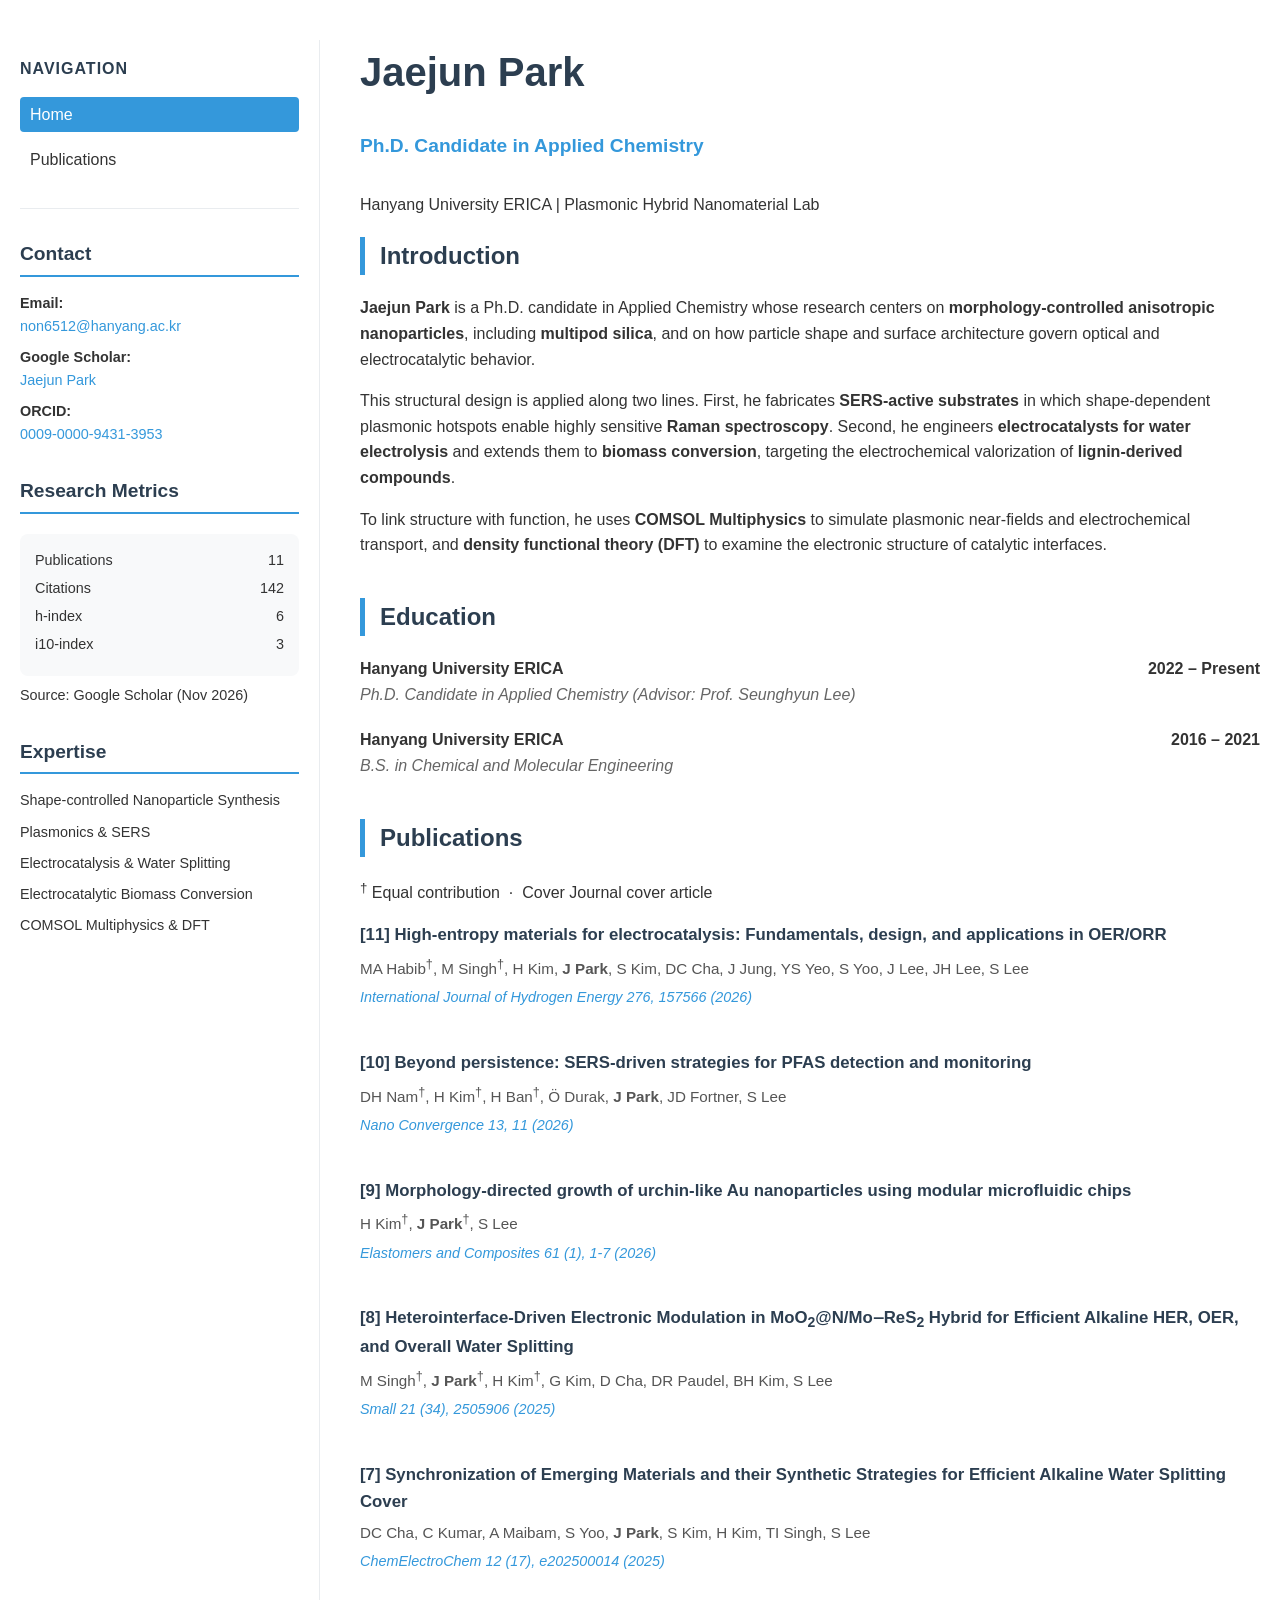
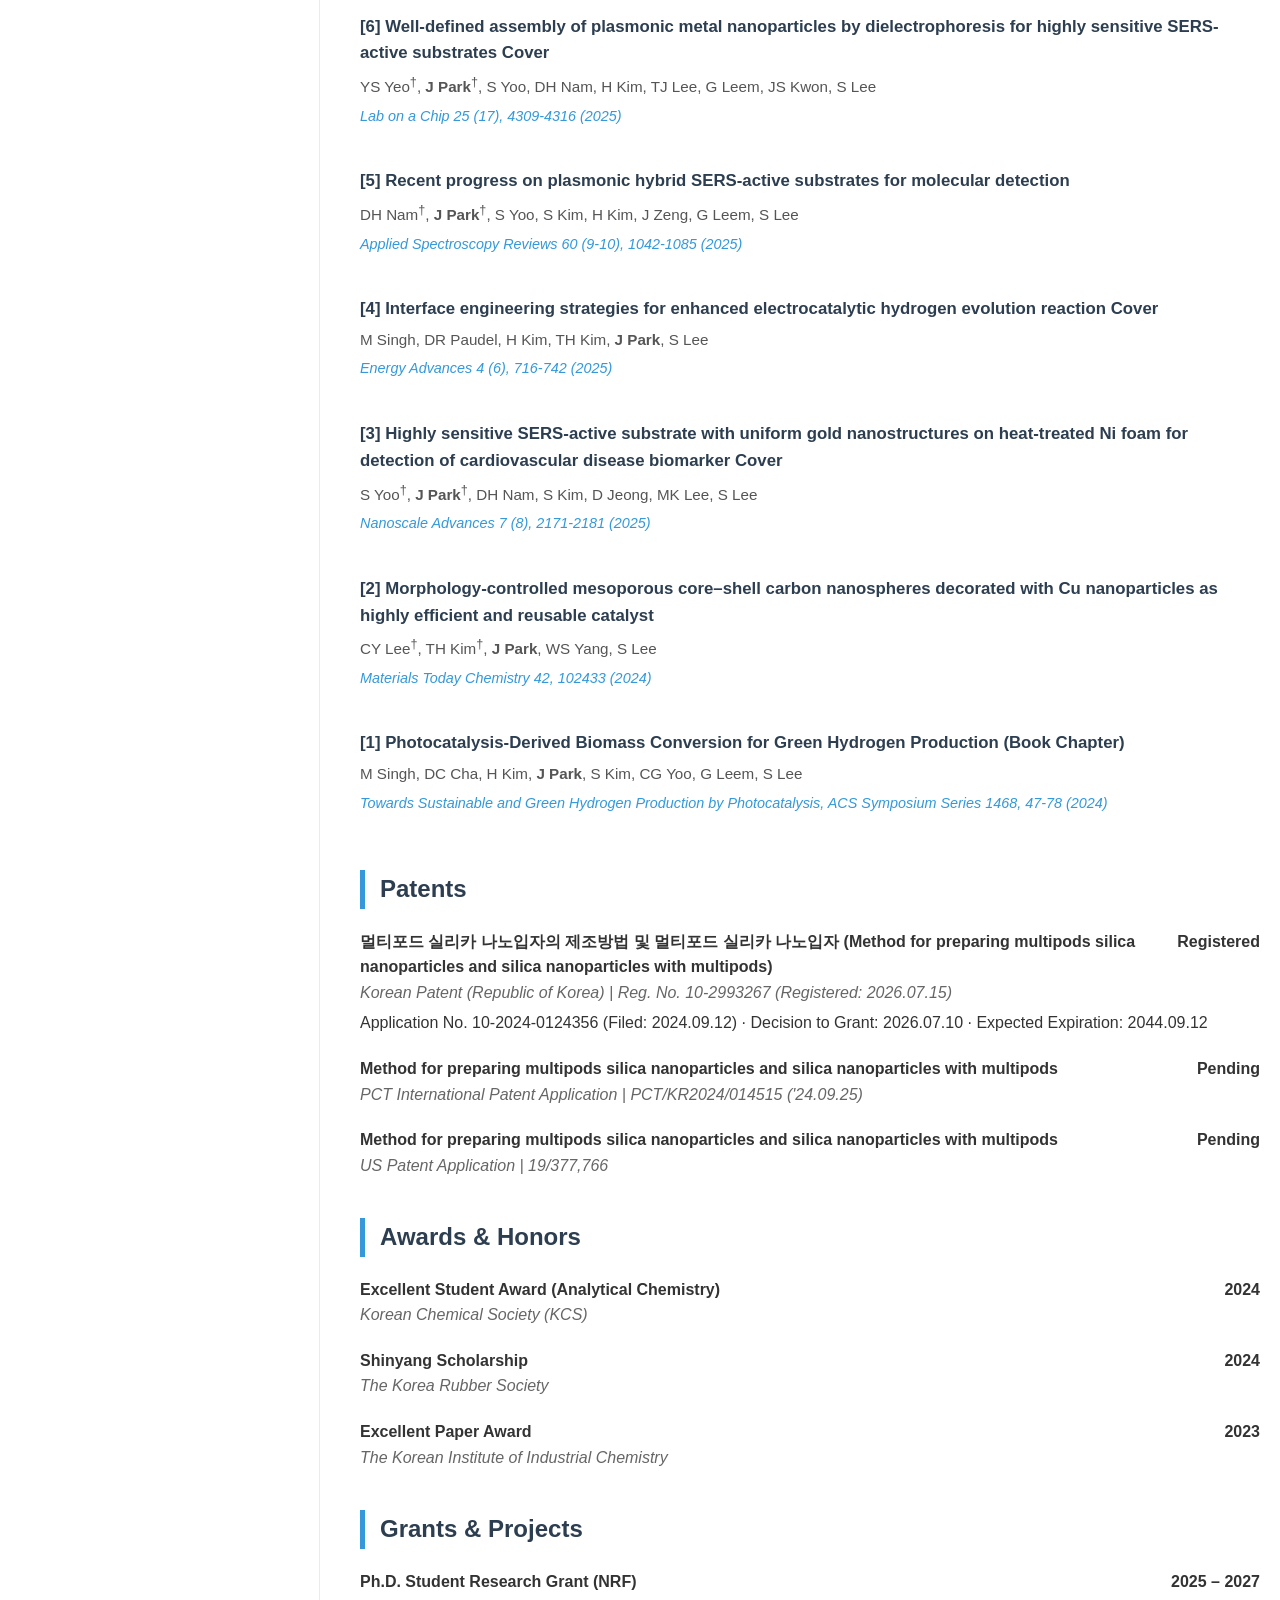
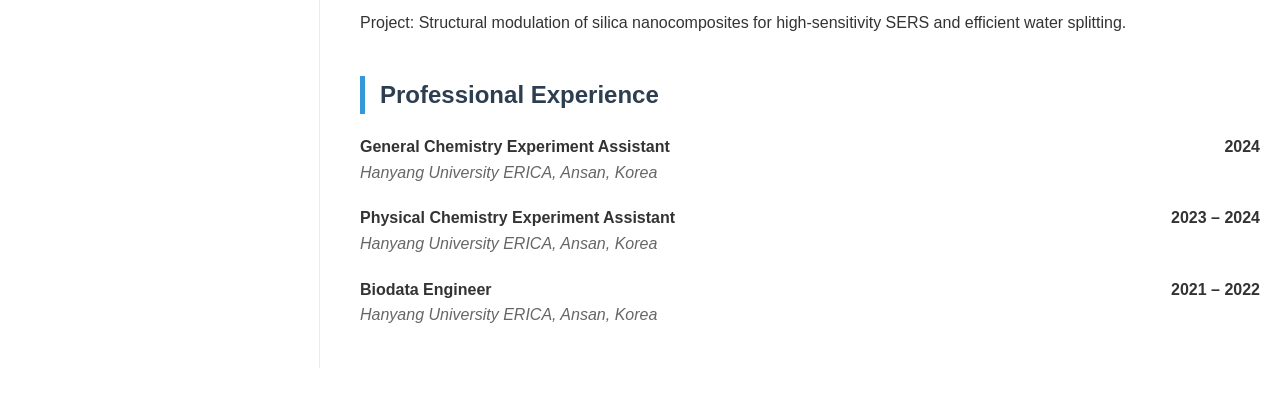
==== commit 8d7bca9b: "index.html" ====
--- a/index.html
+++ b/index.html
@@ -93,67 +93,67 @@
                 <p class="pub-legend"><sup>†</sup> Equal contribution &nbsp;·&nbsp; <span class="tag tag-cover">Cover</span> Journal cover article</p>
                 <div class="pub-list">
                     <div class="pub-entry">
-                        <span class="pub-title">1. High-entropy materials for electrocatalysis: Fundamentals, design, and applications in OER/ORR</span>
+                        <span class="pub-title">[11] High-entropy materials for electrocatalysis: Fundamentals, design, and applications in OER/ORR</span>
                         <span class="pub-authors">MA Habib<sup>†</sup>, M Singh<sup>†</sup>, H Kim, <strong>J Park</strong>, S Kim, DC Cha, J Jung, YS Yeo, S Yoo, J Lee, JH Lee, S Lee</span>
                         <span class="pub-journal">International Journal of Hydrogen Energy 276, 157566 (2026)</span>
                     </div>
 
                     <div class="pub-entry">
-                        <span class="pub-title">2. Beyond persistence: SERS-driven strategies for PFAS detection and monitoring</span>
+                        <span class="pub-title">[10] Beyond persistence: SERS-driven strategies for PFAS detection and monitoring</span>
                         <span class="pub-authors">DH Nam<sup>†</sup>, H Kim<sup>†</sup>, H Ban<sup>†</sup>, Ö Durak, <strong>J Park</strong>, JD Fortner, S Lee</span>
                         <span class="pub-journal">Nano Convergence 13, 11 (2026)</span>
                     </div>
 
                     <div class="pub-entry">
-                        <span class="pub-title">3. Morphology-directed growth of urchin-like Au nanoparticles using modular microfluidic chips</span>
+                        <span class="pub-title">[9] Morphology-directed growth of urchin-like Au nanoparticles using modular microfluidic chips</span>
                         <span class="pub-authors">H Kim<sup>†</sup>, <strong>J Park</strong><sup>†</sup>, S Lee</span>
                         <span class="pub-journal">Elastomers and Composites 61 (1), 1-7 (2026)</span>
                     </div>
 
                     <div class="pub-entry">
-                        <span class="pub-title">4. Heterointerface‐Driven Electronic Modulation in MoO<sub>2</sub>@N/Mo‒ReS<sub>2</sub> Hybrid for Efficient Alkaline HER, OER, and Overall Water Splitting</span>
+                        <span class="pub-title">[8] Heterointerface‐Driven Electronic Modulation in MoO<sub>2</sub>@N/Mo‒ReS<sub>2</sub> Hybrid for Efficient Alkaline HER, OER, and Overall Water Splitting</span>
                         <span class="pub-authors">M Singh<sup>†</sup>, <strong>J Park</strong><sup>†</sup>, H Kim<sup>†</sup>, G Kim, D Cha, DR Paudel, BH Kim, S Lee</span>
                         <span class="pub-journal">Small 21 (34), 2505906 (2025)</span>
                     </div>
 
                     <div class="pub-entry">
-                        <span class="pub-title">5. Synchronization of Emerging Materials and their Synthetic Strategies for Efficient Alkaline Water Splitting <span class="tag tag-cover">Cover</span></span>
+                        <span class="pub-title">[7] Synchronization of Emerging Materials and their Synthetic Strategies for Efficient Alkaline Water Splitting <span class="tag tag-cover">Cover</span></span>
                         <span class="pub-authors">DC Cha, C Kumar, A Maibam, S Yoo, <strong>J Park</strong>, S Kim, H Kim, TI Singh, S Lee</span>
                         <span class="pub-journal">ChemElectroChem 12 (17), e202500014 (2025)</span>
                     </div>
 
                     <div class="pub-entry">
-                        <span class="pub-title">6. Well-defined assembly of plasmonic metal nanoparticles by dielectrophoresis for highly sensitive SERS-active substrates <span class="tag tag-cover">Cover</span></span>
+                        <span class="pub-title">[6] Well-defined assembly of plasmonic metal nanoparticles by dielectrophoresis for highly sensitive SERS-active substrates <span class="tag tag-cover">Cover</span></span>
                         <span class="pub-authors">YS Yeo<sup>†</sup>, <strong>J Park</strong><sup>†</sup>, S Yoo, DH Nam, H Kim, TJ Lee, G Leem, JS Kwon, S Lee</span>
                         <span class="pub-journal">Lab on a Chip 25 (17), 4309-4316 (2025)</span>
                     </div>
 
                     <div class="pub-entry">
-                        <span class="pub-title">7. Recent progress on plasmonic hybrid SERS-active substrates for molecular detection</span>
+                        <span class="pub-title">[5] Recent progress on plasmonic hybrid SERS-active substrates for molecular detection</span>
                         <span class="pub-authors">DH Nam<sup>†</sup>, <strong>J Park</strong><sup>†</sup>, S Yoo, S Kim, H Kim, J Zeng, G Leem, S Lee</span>
                         <span class="pub-journal">Applied Spectroscopy Reviews 60 (9-10), 1042-1085 (2025)</span>
                     </div>
 
                     <div class="pub-entry">
-                        <span class="pub-title">8. Interface engineering strategies for enhanced electrocatalytic hydrogen evolution reaction <span class="tag tag-cover">Cover</span></span>
+                        <span class="pub-title">[4] Interface engineering strategies for enhanced electrocatalytic hydrogen evolution reaction <span class="tag tag-cover">Cover</span></span>
                         <span class="pub-authors">M Singh, DR Paudel, H Kim, TH Kim, <strong>J Park</strong>, S Lee</span>
                         <span class="pub-journal">Energy Advances 4 (6), 716-742 (2025)</span>
                     </div>
 
                     <div class="pub-entry">
-                        <span class="pub-title">9. Highly sensitive SERS-active substrate with uniform gold nanostructures on heat-treated Ni foam for detection of cardiovascular disease biomarker <span class="tag tag-cover">Cover</span></span>
+                        <span class="pub-title">[3] Highly sensitive SERS-active substrate with uniform gold nanostructures on heat-treated Ni foam for detection of cardiovascular disease biomarker <span class="tag tag-cover">Cover</span></span>
                         <span class="pub-authors">S Yoo<sup>†</sup>, <strong>J Park</strong><sup>†</sup>, DH Nam, S Kim, D Jeong, MK Lee, S Lee</span>
                         <span class="pub-journal">Nanoscale Advances 7 (8), 2171-2181 (2025)</span>
                     </div>
 
                     <div class="pub-entry">
-                        <span class="pub-title">10. Morphology-controlled mesoporous core–shell carbon nanospheres decorated with Cu nanoparticles as highly efficient and reusable catalyst</span>
+                        <span class="pub-title">[2] Morphology-controlled mesoporous core–shell carbon nanospheres decorated with Cu nanoparticles as highly efficient and reusable catalyst</span>
                         <span class="pub-authors">CY Lee<sup>†</sup>, TH Kim<sup>†</sup>, <strong>J Park</strong>, WS Yang, S Lee</span>
                         <span class="pub-journal">Materials Today Chemistry 42, 102433 (2024)</span>
                     </div>
 
                     <div class="pub-entry">
-                        <span class="pub-title">11. Photocatalysis-Derived Biomass Conversion for Green Hydrogen Production (Book Chapter)</span>
+                        <span class="pub-title">[1] Photocatalysis-Derived Biomass Conversion for Green Hydrogen Production (Book Chapter)</span>
                         <span class="pub-authors">M Singh, DC Cha, H Kim, <strong>J Park</strong>, S Kim, CG Yoo, G Leem, S Lee</span>
                         <span class="pub-journal">Towards Sustainable and Green Hydrogen Production by Photocatalysis, ACS Symposium Series 1468, 47-78 (2024)</span>
                     </div>
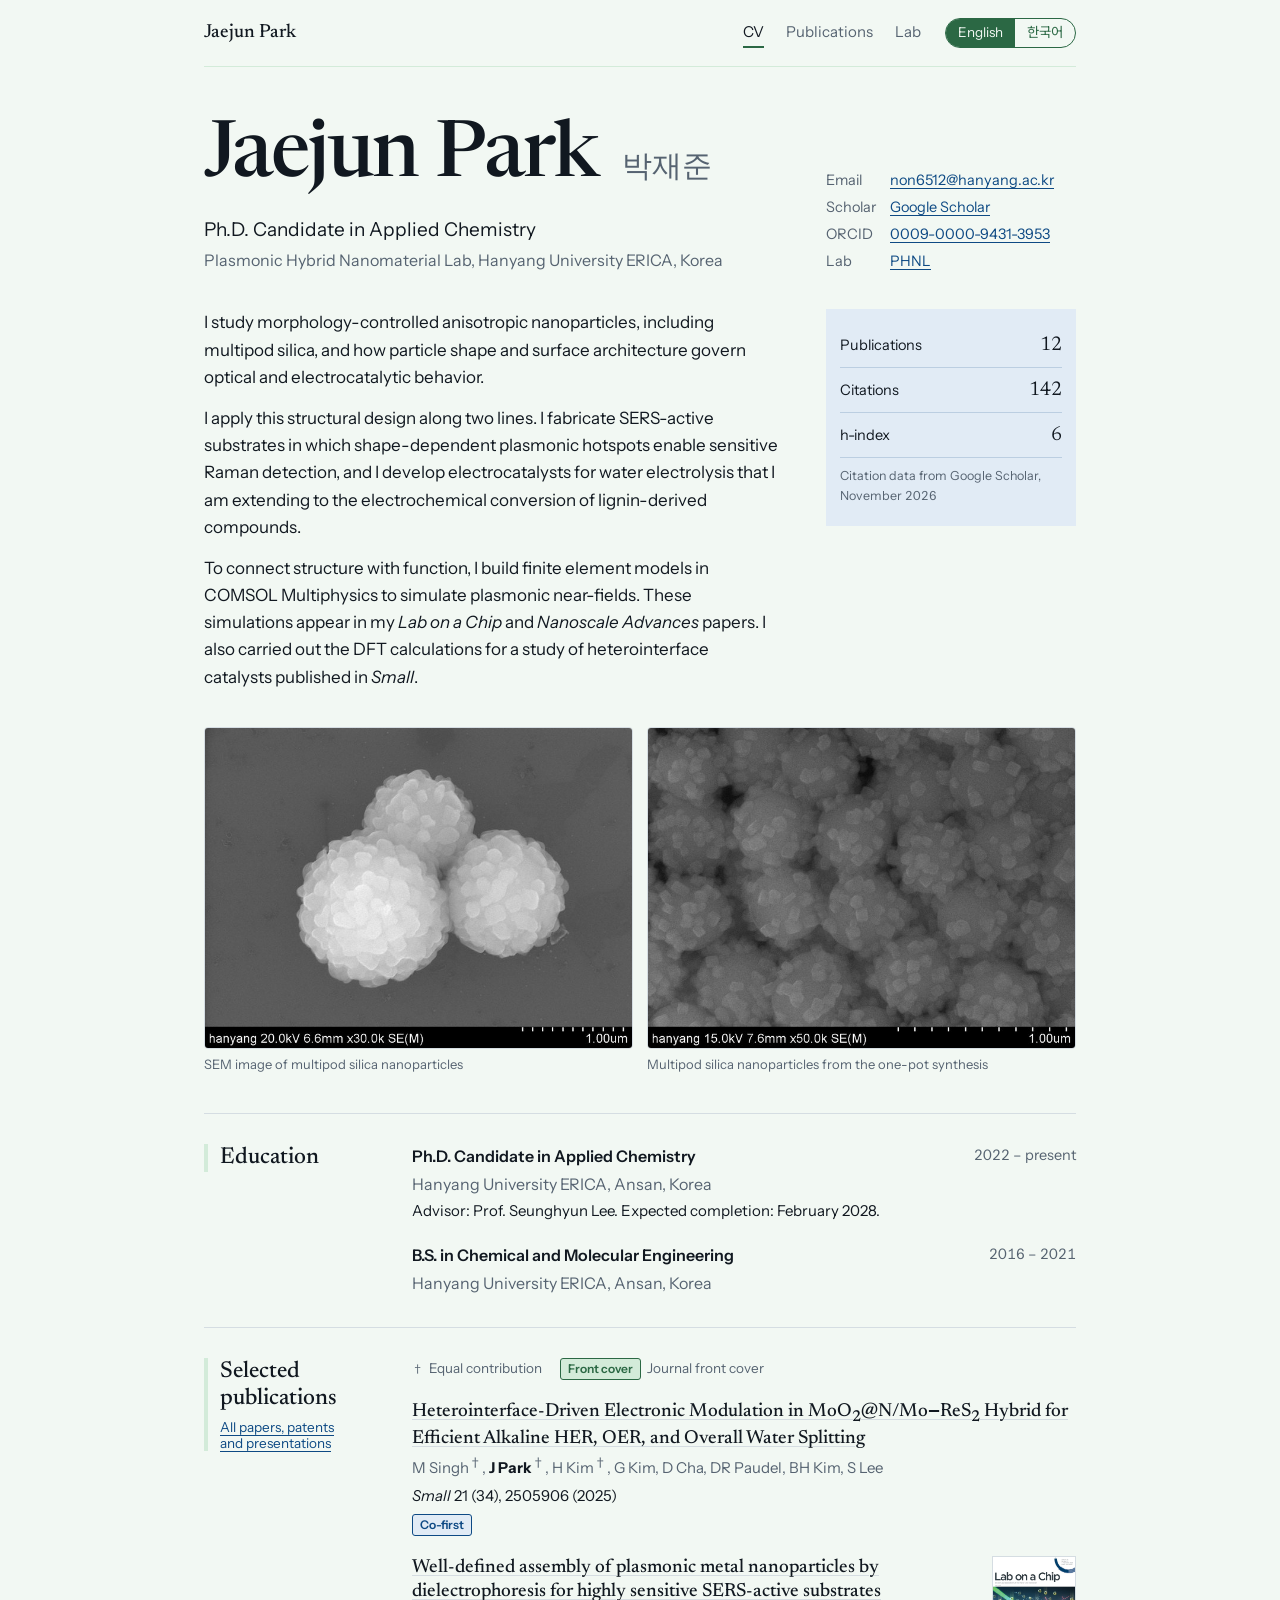
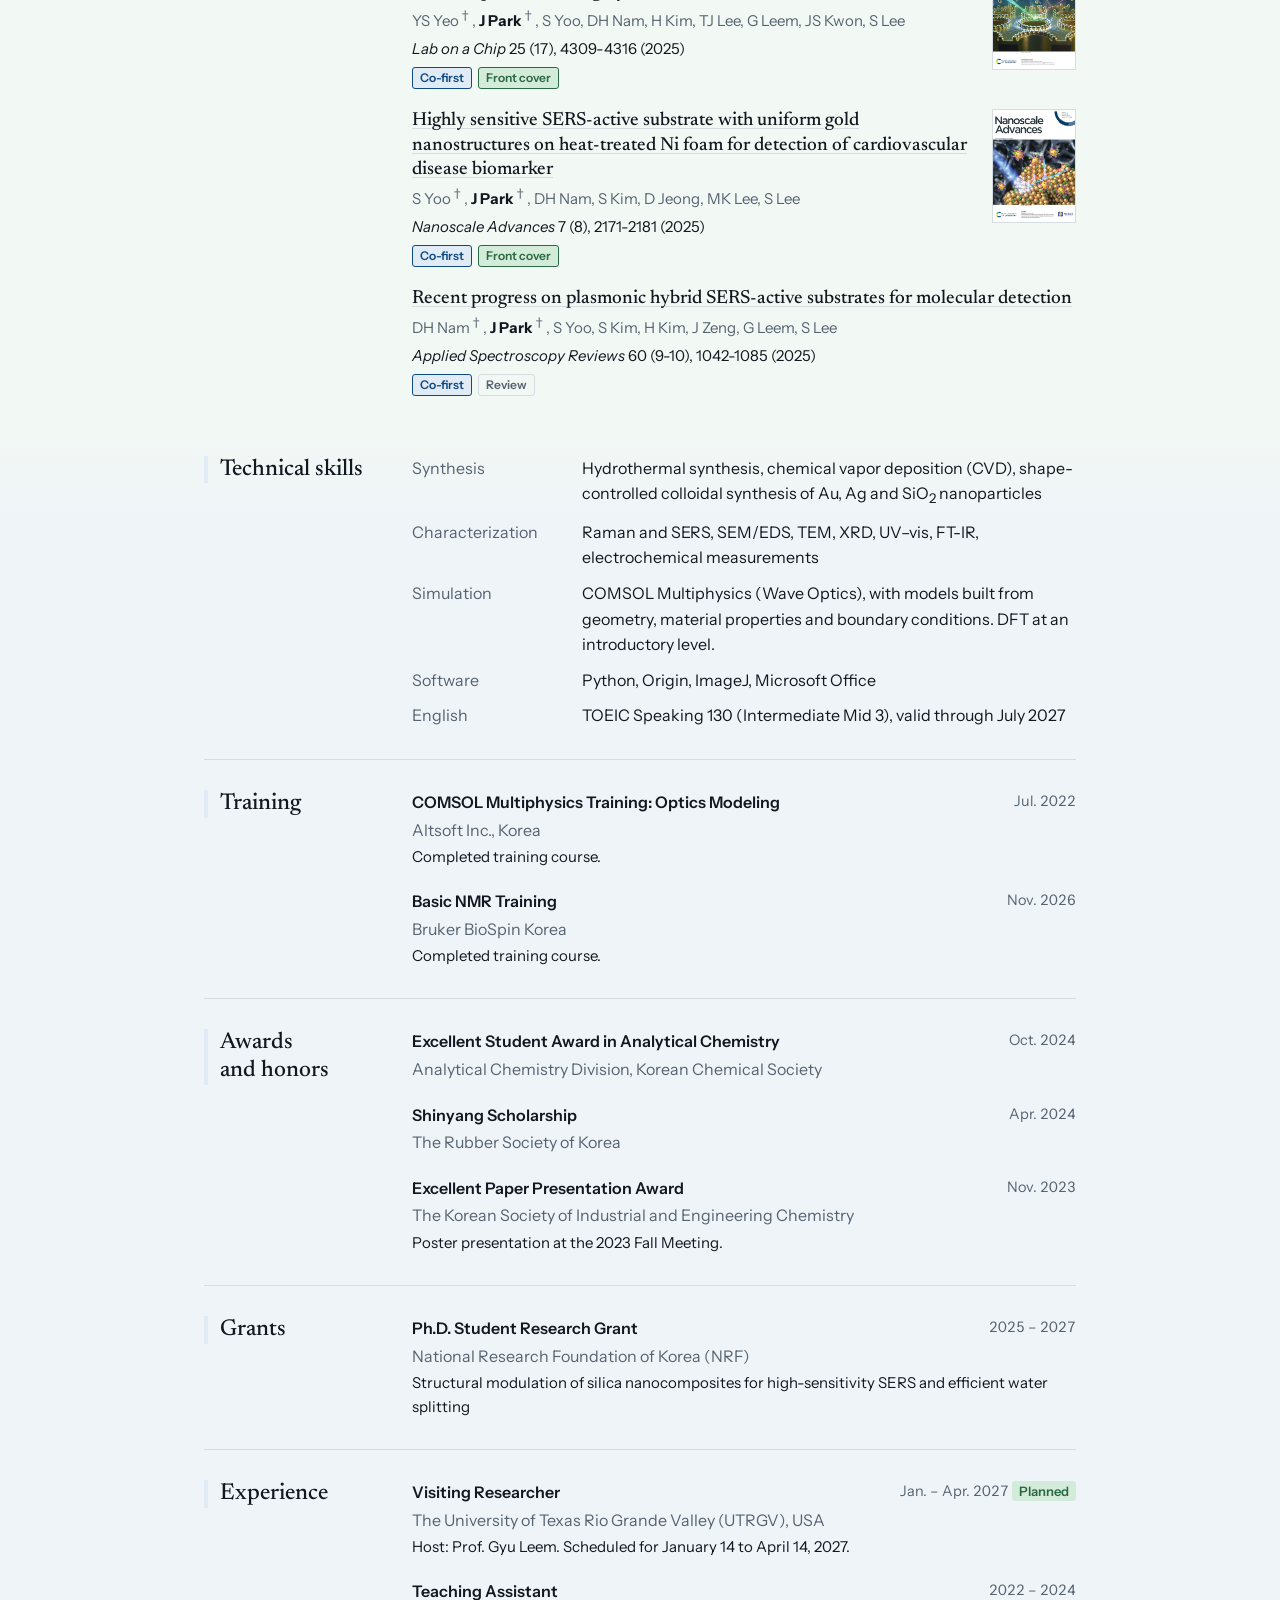
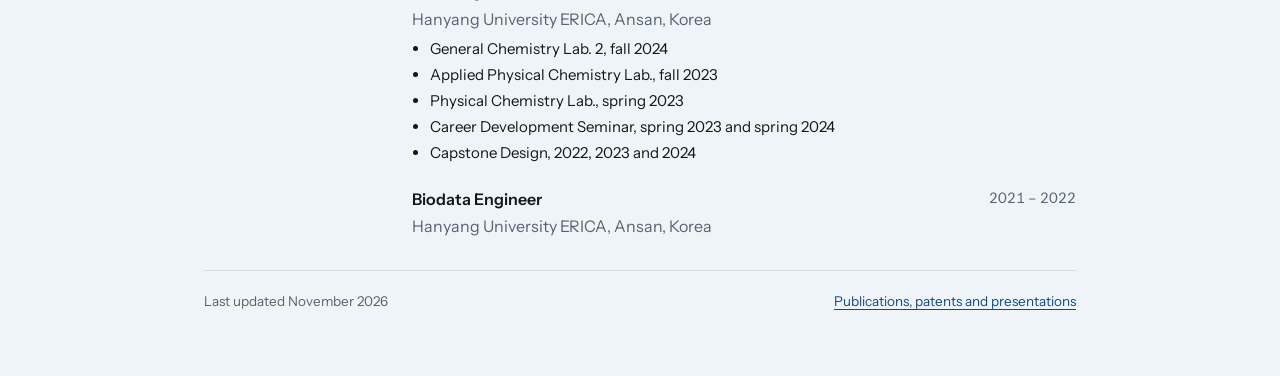
==== commit 22ce2049: "Add files via upload" ====
--- a/index.html
+++ b/index.html
@@ -1,234 +1,271 @@
 <!DOCTYPE html>
-<html lang="en">
+<html lang="en" data-lang="en">
 <head>
     <meta charset="UTF-8">
     <meta name="viewport" content="width=device-width, initial-scale=1.0">
     <title>Jaejun Park | Academic CV</title>
+    <meta name="description" content="Jaejun Park, Ph.D. candidate in Applied Chemistry at Hanyang University ERICA. Shape-controlled nanoparticles, SERS-active substrates and electrocatalysts for water splitting.">
+    <meta property="og:title" content="Jaejun Park | Academic CV">
+    <meta property="og:description" content="Jaejun Park, Ph.D. candidate in Applied Chemistry at Hanyang University ERICA. Shape-controlled nanoparticles, SERS-active substrates and electrocatalysts for water splitting.">
+    <script>
+    /* Language: "en" (default) or "ko". Chosen with the switch, remembered in this browser, or forced with #ko / #en. */
+    (function(){var l='en';try{l=localStorage.getItem('cv-lang')||l}catch(e){}
+    if(location.hash==='#ko')l='ko';if(location.hash==='#en')l='en';
+    document.documentElement.setAttribute('data-lang',l);document.documentElement.lang=l})();
+    </script>
+    <link rel="preconnect" href="https://fonts.googleapis.com">
+    <link rel="preconnect" href="https://fonts.gstatic.com" crossorigin>
+    <link href="https://fonts.googleapis.com/css2?family=Instrument+Sans:wght@400;600&family=Newsreader:opsz,wght@6..72,400;6..72,500&family=Noto+Sans+KR:wght@400;600&display=swap" rel="stylesheet">
     <link rel="stylesheet" href="style.css">
 </head>
 <body>
-    <div class="container">
-        <!-- Sidebar -->
-        <aside class="sidebar">
-            <nav class="nav-menu">
-                <h3>Navigation</h3>
-                <ul>
-                    <li><a href="./index.html" class="active">Home</a></li>
-                    <li><a href="./publications.html">Publications</a></li>
+<div class="band-a"><div class="page">
+
+    <div class="top">
+        <a class="who" href="./index.html">Jaejun Park</a>
+        <div class="right">
+            <nav aria-label="Site">
+                <a href="./index.html" aria-current="page">CV</a>
+                <a href="./publications.html">Publications</a>
+                <a href="https://sites.google.com/view/phnl/" target="_blank" rel="noopener">Lab</a>
+            </nav>
+            <div class="lang" role="group" aria-label="Language">
+                <button type="button" data-set-lang="en">English</button>
+                <button type="button" data-set-lang="ko" lang="ko">한국어</button>
+            </div>
+        </div>
+    </div>
+
+    <header class="hero">
+        <div>
+            <h1>Jaejun Park <span class="hangul" lang="ko">박재준</span></h1>
+            <p class="role"><span class="en">Ph.D. Candidate in Applied Chemistry</span><span class="ko" lang="ko">응용화학과 박사과정 수료 (Ph.D. Candidate)</span></p>
+            <p class="place"><span class="en">Plasmonic Hybrid Nanomaterial Lab, Hanyang University ERICA, Korea</span><span class="ko" lang="ko">한양대학교 ERICA, Plasmonic Hybrid Nanomaterial Lab (PHNL)</span></p>
+        </div>
+        <dl class="contact">
+            <dt>Email</dt><dd><a href="mailto:non6512@hanyang.ac.kr">non6512@hanyang.ac.kr</a></dd>
+            <dt>Scholar</dt><dd><a href="https://scholar.google.com/citations?user=hlHQDJwAAAAJ" target="_blank" rel="noopener">Google Scholar</a></dd>
+            <dt>ORCID</dt><dd><a href="https://orcid.org/0009-0000-9431-3953" target="_blank" rel="noopener">0009-0000-9431-3953</a></dd>
+            <dt>Lab</dt><dd><a href="https://sites.google.com/view/phnl/" target="_blank" rel="noopener">PHNL</a></dd>
+        </dl>
+    </header>
+
+    <div class="lead">
+        <!-- EDIT:summary  First-person draft in both languages. Review wording before publishing. -->
+        <div class="summary">
+            <div class="en">
+                <p>I study morphology-controlled anisotropic nanoparticles, including multipod silica, and how particle shape and surface architecture govern optical and electrocatalytic behavior.</p>
+                <p>I apply this structural design along two lines. I fabricate SERS-active substrates in which shape-dependent plasmonic hotspots enable sensitive Raman detection, and I develop electrocatalysts for water electrolysis that I am extending to the electrochemical conversion of lignin-derived compounds.</p>
+                <p>To connect structure with function, I build finite element models in COMSOL Multiphysics to simulate plasmonic near-fields. These simulations appear in my <em>Lab on a Chip</em> and <em>Nanoscale Advances</em> papers. I also carried out the DFT calculations for a study of heterointerface catalysts published in <em>Small</em>.</p>
+            </div>
+            <div class="ko" lang="ko">
+                <p>형상이 제어된 anisotropic nanoparticle, 특히 multipod silica를 연구합니다. 입자의 형상과 표면 구조가 광학적 특성과 electrocatalytic 거동을 어떻게 결정하는지에 관심이 있습니다.</p>
+                <p>이 구조 설계를 두 방향으로 응용하고 있습니다. 하나는 형상에 따라 달라지는 plasmonic hotspot을 이용한 SERS-active substrate 제작이고, 다른 하나는 water electrolysis용 electrocatalyst 개발이며 이를 lignin 유래 화합물의 전기화학적 전환으로 확장하고 있습니다.</p>
+                <p>구조와 기능의 관계를 설명하기 위해 COMSOL Multiphysics로 finite element model을 직접 구축해 plasmonic near-field를 계산합니다. 이 계산 결과는 <em>Lab on a Chip</em>과 <em>Nanoscale Advances</em> 논문에 실렸습니다. <em>Small</em>에 게재된 heterointerface 촉매 연구에서는 DFT 계산을 수행했습니다.</p>
+            </div>
+        </div>
+
+        <!-- EDIT:metrics  Update the numbers and the date together. Publications counts [1] to [12], including the accepted paper. -->
+        <table class="record">
+            <tbody>
+                <tr><th scope="row">Publications</th><td>12</td></tr>
+                <tr><th scope="row">Citations</th><td>142</td></tr>
+                <tr><th scope="row">h-index</th><td>6</td></tr>
+            </tbody>
+            <tfoot><tr><td colspan="2"><span class="en">Citation data from Google Scholar, November 2026</span><span class="ko" lang="ko">Citation 기준: Google Scholar, 2026년 11월</span></td></tr></tfoot>
+        </table>
+    </div>
+
+    <!-- Images from the owner's KSIEC Spring 2023 poster. The COMSOL near-field map is kept private by the owner's decision (2026-11-16); do not add it. -->
+    <div class="gallery">
+        <figure>
+            <img src="images/research-sem-multipod-silica-1.jpg" alt="SEM image of three multipod silica nanoparticles" width="720" height="540" loading="lazy">
+            <figcaption><span class="en">SEM image of multipod silica nanoparticles</span><span class="ko" lang="ko">Multipod silica nanoparticle의 SEM image</span></figcaption>
+        </figure>
+        <figure>
+            <img src="images/research-sem-multipod-silica-2.jpg" alt="SEM image of a field of multipod silica nanoparticles" width="720" height="540" loading="lazy">
+            <figcaption><span class="en">Multipod silica nanoparticles from the one-pot synthesis</span><span class="ko" lang="ko">One-pot 합성으로 얻은 multipod silica nanoparticle</span></figcaption>
+        </figure>
+    </div>
+
+    <section class="block" id="education">
+        <h2>Education</h2>
+        <div class="entries">
+            <div class="item">
+                <span class="what"><span class="en">Ph.D. Candidate in Applied Chemistry</span><span class="ko" lang="ko">응용화학과 박사과정 수료 (Ph.D. Candidate)</span></span>
+                <span class="when"><span class="en">2022 – present</span><span class="ko" lang="ko">2022 – 현재</span></span>
+                <p class="where"><span class="en">Hanyang University ERICA, Ansan, Korea</span><span class="ko" lang="ko">한양대학교 ERICA</span></p>
+                <p class="more"><span class="en">Advisor: Prof. Seunghyun Lee. Expected completion: February 2028.</span><span class="ko" lang="ko">지도교수: 이승현 교수. 학위 취득 예정: 2028년 2월.</span></p>
+            </div>
+            <div class="item">
+                <span class="what"><span class="en">B.S. in Chemical and Molecular Engineering</span><span class="ko" lang="ko">화학분자공학과 학사</span></span>
+                <span class="when">2016 – 2021</span>
+                <p class="where"><span class="en">Hanyang University ERICA, Ansan, Korea</span><span class="ko" lang="ko">한양대학교 ERICA</span></p>
+            </div>
+        </div>
+    </section>
+
+    <section class="block" id="publications">
+        <h2>Selected publications <small><a href="./publications.html"><span class="en">All papers, patents and presentations</span><span class="ko" lang="ko">전체 논문, 특허, 학회 발표</span></a></small></h2>
+        <div class="entries">
+            <p class="legend"><span><sup>†</sup> <span class="en">Equal contribution</span><span class="ko" lang="ko">공동 제1저자 (equal contribution)</span></span><span><span class="tag cover">Front cover</span> <span class="en">Journal front cover</span><span class="ko" lang="ko">저널 front cover 선정</span></span></p>
+
+            <div class="pub">
+                <div class="title"><a href="https://doi.org/10.1002/smll.202505906" target="_blank" rel="noopener">Heterointerface‐Driven Electronic Modulation in MoO<sub>2</sub>@N/Mo‒ReS<sub>2</sub> Hybrid for Efficient Alkaline HER, OER, and Overall Water Splitting</a></div>
+                <p class="authors">M Singh<sup>†</sup>, <strong>J Park</strong><sup>†</sup>, H Kim<sup>†</sup>, G Kim, D Cha, DR Paudel, BH Kim, S Lee</p>
+                <p class="venue"><em>Small</em> 21 (34), 2505906 (2025)</p>
+                <div class="tags"><span class="tag first">Co-first</span></div>
+            </div>
+
+            <div class="pub withcover">
+                <div class="text">
+                    <div class="title"><a href="https://doi.org/10.1039/D5LC00238A" target="_blank" rel="noopener">Well-defined assembly of plasmonic metal nanoparticles by dielectrophoresis for highly sensitive SERS-active substrates</a></div>
+                    <p class="authors">YS Yeo<sup>†</sup>, <strong>J Park</strong><sup>†</sup>, S Yoo, DH Nam, H Kim, TJ Lee, G Leem, JS Kwon, S Lee</p>
+                    <p class="venue"><em>Lab on a Chip</em> 25 (17), 4309-4316 (2025)</p>
+                    <div class="tags"><span class="tag first">Co-first</span><span class="tag cover">Front cover</span></div>
+                </div>
+                <img src="images/cover-lab-on-a-chip-2025.jpg" alt="Lab on a Chip front cover" width="640" height="878" loading="lazy">
+            </div>
+
+            <div class="pub withcover">
+                <div class="text">
+                    <div class="title"><a href="https://doi.org/10.1039/D5NA00052A" target="_blank" rel="noopener">Highly sensitive SERS-active substrate with uniform gold nanostructures on heat-treated Ni foam for detection of cardiovascular disease biomarker</a></div>
+                    <p class="authors">S Yoo<sup>†</sup>, <strong>J Park</strong><sup>†</sup>, DH Nam, S Kim, D Jeong, MK Lee, S Lee</p>
+                    <p class="venue"><em>Nanoscale Advances</em> 7 (8), 2171-2181 (2025)</p>
+                    <div class="tags"><span class="tag first">Co-first</span><span class="tag cover">Front cover</span></div>
+                </div>
+                <img src="images/cover-nanoscale-advances-2025.jpg" alt="Nanoscale Advances front cover" width="640" height="877" loading="lazy">
+            </div>
+
+            <div class="pub">
+                <div class="title"><a href="https://doi.org/10.1080/05704928.2025.2502677" target="_blank" rel="noopener">Recent progress on plasmonic hybrid SERS-active substrates for molecular detection</a></div>
+                <p class="authors">DH Nam<sup>†</sup>, <strong>J Park</strong><sup>†</sup>, S Yoo, S Kim, H Kim, J Zeng, G Leem, S Lee</p>
+                <p class="venue"><em>Applied Spectroscopy Reviews</em> 60 (9-10), 1042-1085 (2025)</p>
+                <div class="tags"><span class="tag first">Co-first</span><span class="tag">Review</span></div>
+            </div>
+        </div>
+    </section>
+</div></div>
+
+<div class="band-b"><div class="page">
+    <section class="block first" id="skills">
+        <h2>Technical skills</h2>
+        <div class="entries">
+            <dl class="skills">
+                <dt>Synthesis</dt>
+                <dd><span class="en">Hydrothermal synthesis, chemical vapor deposition (CVD), shape-controlled colloidal synthesis of Au, Ag and SiO<sub>2</sub> nanoparticles</span><span class="ko" lang="ko">Hydrothermal synthesis, chemical vapor deposition (CVD), Au·Ag·SiO<sub>2</sub> nanoparticle의 형상 제어 colloidal synthesis</span></dd>
+                <dt>Characterization</dt>
+                <dd><span class="en">Raman and SERS, SEM/EDS, TEM, XRD, UV–vis, FT-IR, electrochemical measurements</span><span class="ko" lang="ko">Raman·SERS, SEM/EDS, TEM, XRD, UV–vis, FT-IR, electrochemical measurement</span></dd>
+                <dt>Simulation</dt>
+                <dd><span class="en">COMSOL Multiphysics (Wave Optics), with models built from geometry, material properties and boundary conditions. DFT at an introductory level.</span><span class="ko" lang="ko">COMSOL Multiphysics (Wave Optics): 형상, 물성, 경계조건부터 모델을 직접 구축. DFT는 기초 수준.</span></dd>
+                <dt>Software</dt>
+                <dd>Python, Origin, ImageJ, Microsoft Office</dd>
+                <dt><span class="en">English</span><span class="ko" lang="ko">영어</span></dt>
+                <dd><span class="en">TOEIC Speaking 130 (Intermediate Mid 3), valid through July 2027</span><span class="ko" lang="ko">TOEIC Speaking 130점 (Intermediate Mid 3), 유효기간 2027년 7월</span></dd>
+            </dl>
+        </div>
+    </section>
+
+    <section class="block" id="training">
+        <h2>Training</h2>
+        <div class="entries">
+            <div class="item">
+                <span class="what"><span class="en">COMSOL Multiphysics Training: Optics Modeling</span><span class="ko" lang="ko">COMSOL Multiphysics 교육 (Optics 모델링 교육)</span></span>
+                <span class="when"><span class="en">Jul. 2022</span><span class="ko" lang="ko">2022.07</span></span>
+                <p class="where"><span class="en">Altsoft Inc., Korea</span><span class="ko" lang="ko">(주)알트소프트</span></p>
+                <p class="more"><span class="en">Completed training course.</span><span class="ko" lang="ko">교육 수료.</span></p>
+            </div>
+            <div class="item">
+                <span class="what">Basic NMR Training</span>
+                <span class="when"><span class="en">Nov. 2026</span><span class="ko" lang="ko">2026.11</span></span>
+                <p class="where">Bruker BioSpin Korea</p>
+                <p class="more"><span class="en">Completed training course.</span><span class="ko" lang="ko">교육 수료.</span></p>
+            </div>
+            <!-- PENDING:c4  Other COMSOL module courses (AC/DC, Microfluidics, Particle Tracing). Need course name, provider, date. Copy an .item block above. -->
+        </div>
+    </section>
+
+    <section class="block" id="awards">
+        <h2>Awards and honors</h2>
+        <div class="entries">
+            <div class="item">
+                <span class="what"><span class="en">Excellent Student Award in Analytical Chemistry</span><span class="ko" lang="ko">분석화학 우수학생상</span></span>
+                <span class="when"><span class="en">Oct. 2024</span><span class="ko" lang="ko">2024.10</span></span>
+                <p class="where"><span class="en">Analytical Chemistry Division, Korean Chemical Society</span><span class="ko" lang="ko">대한화학회 분석화학분과</span></p>
+            </div>
+            <div class="item">
+                <span class="what"><span class="en">Shinyang Scholarship</span><span class="ko" lang="ko">신양장학금</span></span>
+                <span class="when"><span class="en">Apr. 2024</span><span class="ko" lang="ko">2024.04</span></span>
+                <p class="where"><span class="en">The Rubber Society of Korea</span><span class="ko" lang="ko">한국고무학회</span></p>
+            </div>
+            <!-- English name as printed on the certificate (KSIEC 2023-343). -->
+            <div class="item">
+                <span class="what"><span class="en">Excellent Paper Presentation Award</span><span class="ko" lang="ko">우수논문상</span></span>
+                <span class="when"><span class="en">Nov. 2023</span><span class="ko" lang="ko">2023.11</span></span>
+                <p class="where"><span class="en">The Korean Society of Industrial and Engineering Chemistry</span><span class="ko" lang="ko">한국공업화학회</span></p>
+                <p class="more"><span class="en">Poster presentation at the 2023 Fall Meeting.</span><span class="ko" lang="ko">2023년도 추계 학술대회 포스터 발표.</span></p>
+            </div>
+        </div>
+    </section>
+
+    <section class="block" id="grants">
+        <h2>Grants</h2>
+        <div class="entries">
+            <div class="item">
+                <span class="what"><span class="en">Ph.D. Student Research Grant</span><span class="ko" lang="ko">박사과정생 연구장려금</span></span>
+                <span class="when">2025 – 2027</span>
+                <p class="where"><span class="en">National Research Foundation of Korea (NRF)</span><span class="ko" lang="ko">한국연구재단 (NRF)</span></p>
+                <p class="more">Structural modulation of silica nanocomposites for high-sensitivity SERS and efficient water splitting</p>
+            </div>
+        </div>
+    </section>
+
+    <section class="block" id="experience">
+        <h2>Experience</h2>
+        <div class="entries">
+            <div class="item">
+                <span class="what">Visiting Researcher</span>
+                <span class="when"><span class="en">Jan. – Apr. 2027</span><span class="ko" lang="ko">2027.01 – 2027.04</span> <span class="status open"><span class="en">Planned</span><span class="ko" lang="ko">예정</span></span></span>
+                <p class="where">The University of Texas Rio Grande Valley (UTRGV), USA</p>
+                <p class="more"><span class="en">Host: Prof. Gyu Leem. Scheduled for January 14 to April 14, 2027.</span><span class="ko" lang="ko">Host: Prof. Gyu Leem. 2027년 1월 14일부터 4월 14일까지 예정.</span></p>
+            </div>
+            <div class="item">
+                <span class="what"><span class="en">Teaching Assistant</span><span class="ko" lang="ko">조교 (Teaching Assistant)</span></span>
+                <span class="when">2022 – 2024</span>
+                <p class="where"><span class="en">Hanyang University ERICA, Ansan, Korea</span><span class="ko" lang="ko">한양대학교 ERICA</span></p>
+                <ul class="more">
+                    <li><span class="en">General Chemistry Lab. 2, fall 2024</span><span class="ko" lang="ko">일반화학실험2, 2024년 2학기</span></li>
+                    <li><span class="en">Applied Physical Chemistry Lab., fall 2023</span><span class="ko" lang="ko">응용물리화학실험, 2023년 2학기</span></li>
+                    <li><span class="en">Physical Chemistry Lab., spring 2023</span><span class="ko" lang="ko">물리화학실험, 2023년 1학기</span></li>
+                    <li><span class="en">Career Development Seminar, spring 2023 and spring 2024</span><span class="ko" lang="ko">취업진로 세미나, 2023년 1학기와 2024년 1학기</span></li>
+                    <li><span class="en">Capstone Design, 2022, 2023 and 2024</span><span class="ko" lang="ko">캡스톤디자인, 2022·2023·2024년</span></li>
                 </ul>
-            </nav>
-
-            <div class="contact-info">
-                <h3>Contact</h3>
-                <p><strong>Email:</strong><br><a href="mailto:non6512@hanyang.ac.kr">non6512@hanyang.ac.kr</a></p>
-                <p><strong>Google Scholar:</strong><br><a href="https://scholar.google.com/citations?user=hlHQDJwAAAAJ" target="_blank">Jaejun Park</a></p>
-                <p><strong>ORCID:</strong><br><a href="https://orcid.org/0009-0000-9431-3953" target="_blank">0009-0000-9431-3953</a></p>
-            </div>
-
-            <div class="contact-info">
-                <h3>Research Metrics</h3>
-                <!-- Google Scholar, as of 2026-11-08 -->
-                <div class="metrics">
-                    <div class="metric-item"><span>Publications</span> <span>11</span></div>
-                    <div class="metric-item"><span>Citations</span> <span>142</span></div>
-                    <div class="metric-item"><span>h-index</span> <span>6</span></div>
-                    <div class="metric-item"><span>i10-index</span> <span>3</span></div>
-                </div>
-                <p class="metric-note">Source: Google Scholar (Nov 2026)</p>
-            </div>
-
-            <div class="contact-info">
-                <h3>Expertise</h3>
-                <p>Shape-controlled Nanoparticle Synthesis</p>
-                <p>Plasmonics &amp; SERS</p>
-                <p>Electrocatalysis &amp; Water Splitting</p>
-                <p>Electrocatalytic Biomass Conversion</p>
-                <p>COMSOL Multiphysics &amp; DFT</p>
-            </div>
-        </aside>
-
-        <!-- Main Content -->
-        <main class="main-content">
-            <header>
-                <h1>Jaejun Park</h1>
-                <p class="subtitle">Ph.D. Candidate in Applied Chemistry</p>
-                <p>Hanyang University ERICA | Plasmonic Hybrid Nanomaterial Lab</p>
-            </header>
-
-            <section class="section">
-                <h2>Introduction</h2>
-                <p>
-                    <strong>Jaejun Park</strong> is a Ph.D. candidate in Applied Chemistry whose research centers on <strong>morphology-controlled anisotropic nanoparticles</strong>, including <strong>multipod silica</strong>,
-                    and on how particle shape and surface architecture govern optical and electrocatalytic behavior.
-                </p>
-                <p>
-                    This structural design is applied along two lines. First, he fabricates <strong>SERS-active substrates</strong> in which shape-dependent plasmonic hotspots enable highly sensitive <strong>Raman spectroscopy</strong>.
-                    Second, he engineers <strong>electrocatalysts for water electrolysis</strong> and extends them to <strong>biomass conversion</strong>, targeting the electrochemical valorization of <strong>lignin-derived compounds</strong>.
-                </p>
-                <p>
-                    To link structure with function, he uses <strong>COMSOL Multiphysics</strong> to simulate plasmonic near-fields and electrochemical transport, and <strong>density functional theory (DFT)</strong> to examine the electronic structure of catalytic interfaces.
-                </p>
-            </section>
-
-            <section class="section">
-                <h2>Education</h2>
-                <div class="entry">
-                    <div class="entry-header">
-                        <span>Hanyang University ERICA</span>
-                        <span>2022 – Present</span>
-                    </div>
-                    <div class="entry-sub">Ph.D. Candidate in Applied Chemistry (Advisor: Prof. Seunghyun Lee)</div>
-                </div>
-                <div class="entry">
-                    <div class="entry-header">
-                        <span>Hanyang University ERICA</span>
-                        <span>2016 – 2021</span>
-                    </div>
-                    <div class="entry-sub">B.S. in Chemical and Molecular Engineering</div>
-                </div>
-            </section>
-
-            <section class="section">
-                <h2>Publications</h2>
-                <p class="pub-legend"><sup>†</sup> Equal contribution &nbsp;·&nbsp; <span class="tag tag-cover">Cover</span> Journal cover article</p>
-                <div class="pub-list">
-                    <div class="pub-entry">
-                        <span class="pub-title">[11] High-entropy materials for electrocatalysis: Fundamentals, design, and applications in OER/ORR</span>
-                        <span class="pub-authors">MA Habib<sup>†</sup>, M Singh<sup>†</sup>, H Kim, <strong>J Park</strong>, S Kim, DC Cha, J Jung, YS Yeo, S Yoo, J Lee, JH Lee, S Lee</span>
-                        <span class="pub-journal">International Journal of Hydrogen Energy 276, 157566 (2026)</span>
-                    </div>
-
-                    <div class="pub-entry">
-                        <span class="pub-title">[10] Beyond persistence: SERS-driven strategies for PFAS detection and monitoring</span>
-                        <span class="pub-authors">DH Nam<sup>†</sup>, H Kim<sup>†</sup>, H Ban<sup>†</sup>, Ö Durak, <strong>J Park</strong>, JD Fortner, S Lee</span>
-                        <span class="pub-journal">Nano Convergence 13, 11 (2026)</span>
-                    </div>
-
-                    <div class="pub-entry">
-                        <span class="pub-title">[9] Morphology-directed growth of urchin-like Au nanoparticles using modular microfluidic chips</span>
-                        <span class="pub-authors">H Kim<sup>†</sup>, <strong>J Park</strong><sup>†</sup>, S Lee</span>
-                        <span class="pub-journal">Elastomers and Composites 61 (1), 1-7 (2026)</span>
-                    </div>
-
-                    <div class="pub-entry">
-                        <span class="pub-title">[8] Heterointerface‐Driven Electronic Modulation in MoO<sub>2</sub>@N/Mo‒ReS<sub>2</sub> Hybrid for Efficient Alkaline HER, OER, and Overall Water Splitting</span>
-                        <span class="pub-authors">M Singh<sup>†</sup>, <strong>J Park</strong><sup>†</sup>, H Kim<sup>†</sup>, G Kim, D Cha, DR Paudel, BH Kim, S Lee</span>
-                        <span class="pub-journal">Small 21 (34), 2505906 (2025)</span>
-                    </div>
-
-                    <div class="pub-entry">
-                        <span class="pub-title">[7] Synchronization of Emerging Materials and their Synthetic Strategies for Efficient Alkaline Water Splitting <span class="tag tag-cover">Cover</span></span>
-                        <span class="pub-authors">DC Cha, C Kumar, A Maibam, S Yoo, <strong>J Park</strong>, S Kim, H Kim, TI Singh, S Lee</span>
-                        <span class="pub-journal">ChemElectroChem 12 (17), e202500014 (2025)</span>
-                    </div>
-
-                    <div class="pub-entry">
-                        <span class="pub-title">[6] Well-defined assembly of plasmonic metal nanoparticles by dielectrophoresis for highly sensitive SERS-active substrates <span class="tag tag-cover">Cover</span></span>
-                        <span class="pub-authors">YS Yeo<sup>†</sup>, <strong>J Park</strong><sup>†</sup>, S Yoo, DH Nam, H Kim, TJ Lee, G Leem, JS Kwon, S Lee</span>
-                        <span class="pub-journal">Lab on a Chip 25 (17), 4309-4316 (2025)</span>
-                    </div>
-
-                    <div class="pub-entry">
-                        <span class="pub-title">[5] Recent progress on plasmonic hybrid SERS-active substrates for molecular detection</span>
-                        <span class="pub-authors">DH Nam<sup>†</sup>, <strong>J Park</strong><sup>†</sup>, S Yoo, S Kim, H Kim, J Zeng, G Leem, S Lee</span>
-                        <span class="pub-journal">Applied Spectroscopy Reviews 60 (9-10), 1042-1085 (2025)</span>
-                    </div>
-
-                    <div class="pub-entry">
-                        <span class="pub-title">[4] Interface engineering strategies for enhanced electrocatalytic hydrogen evolution reaction <span class="tag tag-cover">Cover</span></span>
-                        <span class="pub-authors">M Singh, DR Paudel, H Kim, TH Kim, <strong>J Park</strong>, S Lee</span>
-                        <span class="pub-journal">Energy Advances 4 (6), 716-742 (2025)</span>
-                    </div>
-
-                    <div class="pub-entry">
-                        <span class="pub-title">[3] Highly sensitive SERS-active substrate with uniform gold nanostructures on heat-treated Ni foam for detection of cardiovascular disease biomarker <span class="tag tag-cover">Cover</span></span>
-                        <span class="pub-authors">S Yoo<sup>†</sup>, <strong>J Park</strong><sup>†</sup>, DH Nam, S Kim, D Jeong, MK Lee, S Lee</span>
-                        <span class="pub-journal">Nanoscale Advances 7 (8), 2171-2181 (2025)</span>
-                    </div>
-
-                    <div class="pub-entry">
-                        <span class="pub-title">[2] Morphology-controlled mesoporous core–shell carbon nanospheres decorated with Cu nanoparticles as highly efficient and reusable catalyst</span>
-                        <span class="pub-authors">CY Lee<sup>†</sup>, TH Kim<sup>†</sup>, <strong>J Park</strong>, WS Yang, S Lee</span>
-                        <span class="pub-journal">Materials Today Chemistry 42, 102433 (2024)</span>
-                    </div>
-
-                    <div class="pub-entry">
-                        <span class="pub-title">[1] Photocatalysis-Derived Biomass Conversion for Green Hydrogen Production (Book Chapter)</span>
-                        <span class="pub-authors">M Singh, DC Cha, H Kim, <strong>J Park</strong>, S Kim, CG Yoo, G Leem, S Lee</span>
-                        <span class="pub-journal">Towards Sustainable and Green Hydrogen Production by Photocatalysis, ACS Symposium Series 1468, 47-78 (2024)</span>
-                    </div>
-                </div>
-            </section>
-
-            <section class="section">
-                <h2>Patents</h2>
-                <div class="entry">
-                    <div class="entry-header">
-                        <span>멀티포드 실리카 나노입자의 제조방법 및 멀티포드 실리카 나노입자 (Method for preparing multipods silica nanoparticles and silica nanoparticles with multipods)</span>
-                        <span class="status status-granted">Registered</span>
-                    </div>
-                    <div class="entry-sub">Korean Patent (Republic of Korea) | Reg. No. 10-2993267 (Registered: 2026.07.15)</div>
-                    <div class="entry-detail">Application No. 10-2024-0124356 (Filed: 2024.09.12) · Decision to Grant: 2026.07.10 · Expected Expiration: 2044.09.12</div>
-                </div>
-                <div class="entry">
-                    <div class="entry-header">
-                        <span>Method for preparing multipods silica nanoparticles and silica nanoparticles with multipods</span>
-                        <span class="status status-pending">Pending</span>
-                    </div>
-                    <div class="entry-sub">PCT International Patent Application | PCT/KR2024/014515 ('24.09.25)</div>
-                </div>
-                <div class="entry">
-                    <div class="entry-header">
-                        <span>Method for preparing multipods silica nanoparticles and silica nanoparticles with multipods</span>
-                        <span class="status status-pending">Pending</span>
-                    </div>
-                    <div class="entry-sub">US Patent Application | 19/377,766</div>
-                </div>
-            </section>
-
-            <section class="section">
-                <h2>Awards &amp; Honors</h2>
-                <div class="entry">
-                    <div class="entry-header"><span>Excellent Student Award (Analytical Chemistry)</span> <span>2024</span></div>
-                    <div class="entry-sub">Korean Chemical Society (KCS)</div>
-                </div>
-                <div class="entry">
-                    <div class="entry-header"><span>Shinyang Scholarship</span> <span>2024</span></div>
-                    <div class="entry-sub">The Korea Rubber Society</div>
-                </div>
-                <div class="entry">
-                    <div class="entry-header"><span>Excellent Paper Award</span> <span>2023</span></div>
-                    <div class="entry-sub">The Korean Institute of Industrial Chemistry</div>
-                </div>
-            </section>
-
-            <section class="section">
-                <h2>Grants &amp; Projects</h2>
-                <div class="entry">
-                    <div class="entry-header">
-                        <span>Ph.D. Student Research Grant (NRF)</span>
-                        <span>2025 – 2027</span>
-                    </div>
-                    <p>Project: Structural modulation of silica nanocomposites for high-sensitivity SERS and efficient water splitting.</p>
-                </div>
-            </section>
-
-            <section class="section">
-                <h2>Professional Experience</h2>
-                <div class="entry">
-                    <div class="entry-header"><span>General Chemistry Experiment Assistant</span> <span>2024</span></div>
-                    <div class="entry-sub">Hanyang University ERICA, Ansan, Korea</div>
-                </div>
-                <div class="entry">
-                    <div class="entry-header"><span>Physical Chemistry Experiment Assistant</span> <span>2023 – 2024</span></div>
-                    <div class="entry-sub">Hanyang University ERICA, Ansan, Korea</div>
-                </div>
-                <div class="entry">
-                    <div class="entry-header"><span>Biodata Engineer</span> <span>2021 – 2022</span></div>
-                    <div class="entry-sub">Hanyang University ERICA, Ansan, Korea</div>
-                </div>
-            </section>
-        </main>
-    </div>
+            </div>
+            <div class="item">
+                <span class="what">Biodata Engineer</span>
+                <span class="when">2021 – 2022</span>
+                <p class="where"><span class="en">Hanyang University ERICA, Ansan, Korea</span><span class="ko" lang="ko">한양대학교 ERICA</span></p>
+            </div>
+        </div>
+    </section>
+
+    <footer>
+        <span><span class="en">Last updated November 2026</span><span class="ko" lang="ko">최종 수정 2026년 11월</span></span>
+        <span class="links"><a href="./publications.html"><span class="en">Publications, patents and presentations</span><span class="ko" lang="ko">논문, 특허, 학회 발표</span></a></span>
+    </footer>
+</div></div>
+
+<script>
+(function(){
+    var root=document.documentElement,btns=document.querySelectorAll('[data-set-lang]');
+    function show(l){root.setAttribute('data-lang',l);root.lang=l;
+        btns.forEach(function(b){b.setAttribute('aria-pressed',b.getAttribute('data-set-lang')===l?'true':'false')});
+        /* carry the language to the other page in the link itself, for embeds where browser storage is blocked */
+        document.querySelectorAll('a[href^="./"]').forEach(function(a){a.setAttribute('href',a.getAttribute('href').split('#')[0]+(l==='ko'?'#ko':''))});}
+    btns.forEach(function(b){b.addEventListener('click',function(){var l=b.getAttribute('data-set-lang');
+        try{localStorage.setItem('cv-lang',l)}catch(e){} show(l);});});
+    show(root.getAttribute('data-lang')||'en');
+})();
+</script>
 </body>
 </html>
--- a/style.css
+++ b/style.css
@@ -1,360 +1,189 @@
-:root {
-    --primary-color: #2c3e50;
-    --accent-color: #3498db;
-    --text-color: #333;
-    --light-bg: #f8f9fa;
-    --border-color: #e9ecef;
+/* Jaejun Park, academic CV
+   Layout: one left-aligned column (max 920px) on two full-width tinted bands.
+   Band A (pale green) runs from the top through the publication list; band B (pale blue) holds the rest.
+   Each section is a two-column row: a narrow rail with the section name, then the entries.
+   Name and text are black; Hanyang blue is used for links, pastel green for markers and tags.
+   Language: elements with class "en" or "ko" are shown according to html[data-lang]. */
+:root{
+  --green-pale:#f2f8f3;   /* band A */
+  --blue-pale:#eff4f9;    /* band B */
+  --surface:#ffffff;
+  --ink:#111820;
+  --muted:#566371;
+  --rule:#d5dde2;
+  --blue:#0e4a84;         /* Hanyang blue */
+  --blue-soft:#e1ebf5;
+  --green:#d3ebd9;        /* pastel green */
+  --green-ink:#2b6844;
+  --display:"Newsreader","Noto Serif KR","Iowan Old Style","Palatino Linotype",Georgia,serif;
+  --body:"Instrument Sans","Noto Sans KR","Segoe UI","Apple SD Gothic Neo","Malgun Gothic",Arial,sans-serif;
+  --rail:176px;
+}
+@media (prefers-color-scheme: dark){
+  :root{
+    --green-pale:#131b17; --blue-pale:#12171d; --surface:#1a2129; --ink:#e7ebee; --muted:#98a5b0;
+    --rule:#2a343d; --blue:#8fbdf0; --blue-soft:#1a2c40; --green:#213a2b; --green-ink:#9fd3b0;
+    color-scheme:dark;
+  }
+}
+*{box-sizing:border-box}
+html{-webkit-text-size-adjust:100%}
+body{margin:0;background:var(--blue-pale);color:var(--ink);font-family:var(--body);font-size:16px;line-height:1.6}
+a{color:var(--blue);text-decoration-thickness:1px;text-underline-offset:3px}
+a:hover{text-decoration-thickness:2px}
+:focus-visible{outline:2px solid var(--blue);outline-offset:3px;border-radius:2px}
+img{max-width:100%;height:auto;display:block}
+sup{line-height:0}
+
+/* language switch */
+html[data-lang="ko"] .en{display:none}
+html:not([data-lang="ko"]) .ko{display:none}
+html[data-lang="ko"] body{word-break:keep-all}
+
+.band-a{background:var(--green-pale)}
+.band-b{background:linear-gradient(var(--green-pale),var(--blue-pale) 96px)}
+.page{max-width:920px;margin:0 auto;padding:0 24px}
+.band-b .page{padding-bottom:64px}
+
+/* top bar */
+.top{display:flex;flex-wrap:wrap;gap:10px 24px;align-items:center;justify-content:space-between;padding:18px 0;border-bottom:1px solid var(--green)}
+.top .who{font-family:var(--display);font-size:19px;font-weight:500;color:var(--ink);text-decoration:none}
+.top .right{display:flex;flex-wrap:wrap;gap:10px 24px;align-items:center}
+.top nav{display:flex;flex-wrap:wrap;gap:4px 22px;font-size:15px}
+.top nav a{color:var(--muted);text-decoration:none;padding:2px 0;border-bottom:2px solid transparent}
+.top nav a:hover{color:var(--ink)}
+.top nav a[aria-current="page"]{color:var(--ink);border-bottom-color:var(--green-ink)}
+.lang{display:flex;border:1px solid var(--green-ink);border-radius:999px;overflow:hidden}
+.lang button{font:inherit;font-size:13.5px;line-height:1;padding:7px 12px;border:0;background:transparent;color:var(--green-ink);cursor:pointer}
+.lang button[aria-pressed="true"]{background:var(--green-ink);color:var(--green-pale)}
+
+/* hero */
+.hero{padding:52px 0 36px;display:grid;grid-template-columns:minmax(0,1fr) 250px;gap:32px 48px;align-items:end}
+.hero h1{font-family:var(--display);font-weight:500;font-size:clamp(44px,8vw,78px);line-height:1;letter-spacing:-.02em;margin:0 0 18px;color:var(--ink);display:flex;flex-wrap:wrap;align-items:baseline;gap:6px .3em}
+.hero h1 .hangul{font-size:.38em;letter-spacing:0;color:var(--muted);white-space:nowrap}
+.hero .role{font-size:19px;margin:0}
+.hero .place{color:var(--muted);margin:2px 0 0}
+.contact{margin:0;display:grid;grid-template-columns:auto 1fr;gap:4px 14px;font-size:14.5px}
+.contact dt{color:var(--muted)}
+.contact dd{margin:0;overflow-wrap:anywhere}
+
+.lead{display:grid;grid-template-columns:minmax(0,1fr) 250px;gap:32px 48px;padding-bottom:36px}
+.lead .summary p{margin:0 0 14px;max-width:62ch;font-size:17px}
+.lead .summary p:last-child{margin-bottom:0}
+.record{align-self:start;width:100%;border-collapse:collapse;font-size:14.5px;font-variant-numeric:tabular-nums;background:var(--blue-soft);border-radius:6px;border:14px solid var(--blue-soft)}
+.record th{text-align:left;font-weight:400;padding:6px 0;border-bottom:1px solid color-mix(in srgb,var(--blue) 18%,transparent)}
+.record td{text-align:right;font-family:var(--display);font-size:20px;padding:6px 0;border-bottom:1px solid color-mix(in srgb,var(--blue) 18%,transparent)}
+.record tfoot td{font-family:var(--body);font-size:12.5px;color:var(--muted);text-align:left;padding-top:8px;border-bottom:0}
+
+/* research images */
+.gallery{display:grid;grid-template-columns:repeat(2,minmax(0,1fr));gap:14px;margin:0;padding-bottom:40px}
+.gallery figure{margin:0}
+.gallery img{width:100%;border-radius:4px;border:1px solid var(--rule)}
+.gallery figcaption{font-size:13px;color:var(--muted);margin-top:6px;line-height:1.4}
+
+/* sections */
+.block{display:grid;grid-template-columns:var(--rail) minmax(0,1fr);gap:8px 32px;padding:30px 0;border-top:1px solid var(--rule)}
+.block.first{border-top:0}
+.block>h2{font-family:var(--display);font-weight:500;font-size:23px;line-height:1.2;margin:0;text-wrap:balance;padding-left:12px;border-left:4px solid var(--green);align-self:start}
+.band-b .block>h2{border-left-color:var(--blue-soft)}
+.block>h2 small{display:block;font-family:var(--body);font-size:13.5px;font-weight:400;color:var(--muted);margin-top:6px}
+.entries{display:flex;flex-direction:column;gap:20px;min-width:0}
+.note{font-size:14px;color:var(--muted);margin:0}
+
+.item{display:grid;grid-template-columns:minmax(0,1fr) auto;gap:2px 20px}
+.item .what{font-weight:600}
+.item .when{color:var(--muted);font-size:14.5px;white-space:nowrap;font-variant-numeric:tabular-nums}
+.item .where,.item .more{grid-column:1/-1;margin:0}
+.item .where{color:var(--muted)}
+.item .more{font-size:15px}
+.item ul.more{padding-left:18px}
+.item ul.more li{margin:2px 0}
+
+/* tags and status */
+.tag{display:inline-block;font-size:12px;font-weight:600;line-height:1;padding:4px 7px;border-radius:3px;border:1px solid var(--rule);color:var(--muted);vertical-align:middle;white-space:nowrap}
+.tag.first,.tag.oral{color:var(--blue);border-color:var(--blue);background:var(--blue-soft)}
+.tag.cover{color:var(--green-ink);border-color:var(--green-ink);background:var(--green)}
+.status{font-size:13px;font-weight:600;white-space:nowrap}
+.status.done{color:var(--blue)}
+.status.open{color:var(--green-ink);background:var(--green);padding:2px 7px;border-radius:3px}
+
+/* publications */
+.pub{display:flex;flex-direction:column;gap:4px}
+.pub .title{font-family:var(--display);font-size:19px;line-height:1.3;font-weight:500;text-wrap:pretty}
+.pub .title a{color:var(--ink);text-decoration-color:var(--rule)}
+.pub .title a:hover{color:var(--blue);text-decoration-color:var(--blue)}
+.pub .num{color:var(--muted);font-family:var(--body);font-size:14px;margin-right:6px;font-variant-numeric:tabular-nums}
+.pub .authors,.pub .venue,.pub .gist{margin:0;font-size:15px}
+.pub .authors{color:var(--muted)}
+.pub .authors strong{color:var(--ink)}
+.pub .gist{max-width:68ch}
+.pub .tags{display:flex;flex-wrap:wrap;gap:6px;margin-top:2px}
+.legend{display:flex;flex-wrap:wrap;gap:6px 18px;font-size:13.5px;color:var(--muted);margin:0}
+.legend span{display:inline-flex;gap:6px;align-items:center}
+/* a paper with its journal cover on the right */
+.pub.withcover{display:grid;grid-template-columns:minmax(0,1fr) 84px;gap:4px 20px;align-items:start}
+.pub.withcover .text{display:flex;flex-direction:column;gap:4px;min-width:0}
+.pub.withcover img{border:1px solid var(--rule);width:84px}
+
+/* skills */
+.skills{margin:0;display:grid;grid-template-columns:150px minmax(0,1fr);gap:10px 20px}
+.skills dt{color:var(--muted)}
+.skills dd{margin:0}
+
+/* in-page jump links */
+.jump{display:flex;flex-wrap:wrap;gap:8px;margin:18px 0 0;padding:0;list-style:none;font-size:14.5px}
+.jump a{display:block;padding:6px 12px;border-radius:999px;background:var(--green);color:var(--green-ink);text-decoration:none}
+.jump a:hover{background:var(--blue-soft);color:var(--blue)}
+
+/* presentations */
+.talks{display:flex;flex-direction:column;gap:22px}
+.talks h3{font-family:var(--display);font-weight:500;font-size:19px;margin:0 0 8px;color:var(--blue)}
+.talks ol{list-style:none;margin:0;padding:0;display:flex;flex-direction:column;gap:12px}
+.talks li{display:grid;grid-template-columns:minmax(0,1fr) auto;gap:2px 16px;align-items:baseline}
+.talks .t{font-weight:600}
+.talks .c{grid-column:1/-1;color:var(--muted);font-size:15px}
+
+.pagehead{padding:44px 0 32px}
+.pagehead h1{font-family:var(--display);font-weight:500;font-size:clamp(38px,7vw,60px);line-height:1;letter-spacing:-.015em;margin:0 0 14px;color:var(--ink)}
+.pagehead p{margin:0;max-width:62ch}
+
+footer{border-top:1px solid var(--rule);padding-top:20px;font-size:13.5px;color:var(--muted);display:flex;flex-wrap:wrap;gap:6px 24px;justify-content:space-between}
+
+@media (max-width:760px){
+  .hero,.lead{grid-template-columns:1fr}
+  .hero{padding:32px 0 24px;align-items:start}
+  .block{grid-template-columns:1fr;padding:24px 0}
+  .block>h2{margin-bottom:8px}
+  .skills{grid-template-columns:1fr;gap:2px}
+  .skills dd{margin-bottom:10px}
+  .gallery{grid-template-columns:1fr 1fr}
+}
+@media (max-width:420px){
+  .page{padding:0 16px}
+  .item{grid-template-columns:1fr}
+  .pub.withcover{grid-template-columns:1fr}
+  .pub.withcover img{display:none}
+  .talks li{grid-template-columns:1fr}
 }
 
-body {
-    font-family: 'Segoe UI', Tahoma, Geneva, Verdana, sans-serif;
-    line-height: 1.6;
-    color: var(--text-color);
-    margin: 0;
-    padding: 0;
-    background-color: #fff;
+/* Print: the browser's "Save as PDF" gives a clean paper CV in the language currently shown. */
+@media print{
+  :root{--green-pale:#fff;--blue-pale:#fff;--surface:#fff;--ink:#000;--muted:#444;--rule:#bbb;--blue:#000;--blue-soft:#fff;--green:#fff;--green-ink:#000}
+  body{font-size:10.5pt;line-height:1.4;background:#fff}
+  .band-a,.band-b{background:none}
+  .page{max-width:none;padding:0}
+  .top .right,footer .links,.jump,.pub.withcover img,.gallery{display:none}
+  .pub.withcover{grid-template-columns:1fr}
+  .top{padding:0 0 6pt}
+  .hero{padding:14pt 0 10pt;grid-template-columns:1fr 190pt}
+  .hero h1{font-size:30pt;margin-bottom:6pt}
+  .lead{grid-template-columns:1fr 150pt;padding-bottom:12pt}
+  .lead .summary p{font-size:10.5pt}
+  .record{border-width:0}
+  .block{grid-template-columns:96pt 1fr;padding:10pt 0;gap:4pt 14pt}
+  .block>h2{font-size:13pt;border-left:0;padding-left:0}
+  .entries{gap:8pt}
+  .item,.pub,.talks li{break-inside:avoid}
+  .pub .title{font-size:11.5pt}
+  a{color:#000;text-decoration:none}
 }
-
-.container {
-    max-width: 100%;
-    height: auto;
-    overflow: visible;
-    margin: 0 auto;
-    padding: 40px 20px;
-    display: grid;
-    grid-template-columns: 300px 1fr;
-    gap: 40px;
-}
-
-/* Academic Profile Buttons */
-.profile-buttons {
-    display: flex;
-    gap: 15px;
-    margin: 20px 0;
-    flex-wrap: wrap;
-}
-
-.profile-btn {
-    display: inline-flex;
-    align-items: center;
-    padding: 10px 20px;
-    border-radius: 5px;
-    text-decoration: none;
-    font-weight: 600;
-    font-size: 0.95rem;
-    transition: all 0.3s ease;
-    border: 1px solid var(--border-color);
-}
-
-.profile-btn.scholar {
-    background-color: #4285f4;
-    color: white;
-    border: none;
-}
-
-.profile-btn.orcid {
-    background-color: #a6ce39;
-    color: white;
-    border: none;
-}
-
-.profile-btn.researchgate {
-    background-color: #00ccbb;
-    color: white;
-    border: none;
-}
-
-.profile-btn:hover {
-    transform: translateY(-2px);
-    box-shadow: 0 4px 8px rgba(0,0,0,0.1);
-    opacity: 0.9;
-}
-
-/* Sidebar */
-.sidebar {
-    border-right: 1px solid var(--border-color);
-    padding-right: 20px;
-}
-
-.profile-pic {
-    width: 200px;
-    height: 200px;
-    background-color: var(--light-bg);
-    border-radius: 50%;
-    margin: 0 auto 20px;
-    display: flex;
-    align-items: center;
-    justify-content: center;
-    border: 3px solid var(--accent-color);
-    color: #ccc;
-    font-size: 14px;
-    overflow: hidden;
-}
-
-.profile-pic img {
-    width: 100%;
-    height: 100%;
-    object-fit: cover;
-}
-
-.contact-info {
-    margin-bottom: 30px;
-}
-
-.contact-info h3 {
-    font-size: 1.2rem;
-    color: var(--primary-color);
-    border-bottom: 2px solid var(--accent-color);
-    padding-bottom: 5px;
-    margin-bottom: 15px;
-}
-
-.contact-info p {
-    font-size: 0.9rem;
-    margin: 8px 0;
-    word-break: break-all;
-}
-
-.contact-info a {
-    color: var(--accent-color);
-    text-decoration: none;
-}
-
-.contact-info a:hover {
-    text-decoration: underline;
-}
-
-.metrics {
-    background: var(--light-bg);
-    padding: 15px;
-    border-radius: 8px;
-    margin-top: 20px;
-}
-
-.metrics h4 {
-    margin: 0 0 10px;
-    font-size: 1rem;
-}
-
-.metric-item {
-    display: flex;
-    justify-content: space-between;
-    margin-bottom: 5px;
-    font-size: 0.9rem;
-}
-
-/* Main Content */
-.main-content h1 {
-    font-size: 2.5rem;
-    color: var(--primary-color);
-    margin-top: 0;
-}
-
-.subtitle {
-    font-size: 1.2rem;
-    color: var(--accent-color);
-    font-weight: 600;
-    margin-bottom: 30px;
-}
-
-.section {
-    margin-bottom: 40px;
-}
-
-.section h2 {
-    font-size: 1.5rem;
-    color: var(--primary-color);
-    border-left: 5px solid var(--accent-color);
-    padding-left: 15px;
-    margin-bottom: 20px;
-}
-
-.entry {
-    margin-bottom: 20px;
-}
-
-.entry-header {
-    display: flex;
-    justify-content: space-between;
-    font-weight: 600;
-}
-
-.entry-sub {
-    font-style: italic;
-    color: #666;
-    margin-bottom: 5px;
-}
-
-.publications ol {
-    padding-left: 20px;
-}
-
-.publications li {
-    margin-bottom: 15px;
-}
-
-.paper-title {
-    font-weight: 600;
-    display: block;
-}
-
-.paper-meta {
-    font-size: 0.9rem;
-    color: #666;
-}
-
-/* Navigation Menu */
-.nav-menu {
-    margin-bottom: 30px;
-    border-bottom: 1px solid var(--border-color);
-    padding-bottom: 20px;
-}
-
-.nav-menu h3 {
-    font-size: 1rem;
-    color: var(--primary-color);
-    text-transform: uppercase;
-    letter-spacing: 1px;
-    margin-bottom: 15px;
-}
-
-.nav-menu ul {
-    list-style: none;
-    padding: 0;
-    margin: 0;
-}
-
-.nav-menu li {
-    margin-bottom: 10px;
-}
-
-.nav-menu a {
-    text-decoration: none;
-    color: var(--text-color);
-    font-weight: 500;
-    display: block;
-    padding: 5px 10px;
-    border-radius: 4px;
-    transition: background 0.3s;
-}
-
-.nav-menu a:hover, .nav-menu a.active {
-    background: var(--accent-color);
-    color: #fff;
-}
-
-/* Publication Details */
-.publication-item {
-    background: var(--light-bg);
-    padding: 20px;
-    border-radius: 8px;
-    margin-bottom: 25px;
-    border-left: 5px solid var(--accent-color);
-}
-
-.publication-item h3 {
-    margin: 0 0 10px;
-    font-size: 1.2rem;
-}
-
-.publication-item a {
-    color: var(--primary-color);
-    text-decoration: none;
-}
-
-.publication-item a:hover {
-    color: var(--accent-color);
-    text-decoration: underline;
-}
-
-.pub-meta {
-    font-size: 0.95rem;
-    color: #555;
-    margin-bottom: 12px;
-}
-
-.pub-summary {
-    font-size: 0.9rem;
-    color: #444;
-    line-height: 1.5;
-    background: #fff;
-    padding: 12px;
-    border-radius: 4px;
-    border: 1px solid var(--border-color);
-}
-
-/* Publication Gallery */
-.publication-gallery {
-    display: grid;
-    grid-template-columns: repeat(auto-fit, minmax(200px, 1fr));
-    gap: 20px;
-    margin-bottom: 40px;
-}
-
-.gallery-item {
-    background: #fff;
-    border: 1px solid var(--border-color);
-    border-radius: 8px;
-    overflow: hidden;
-    box-shadow: 0 2px 5px rgba(0,0,0,0.05);
-    transition: transform 0.3s;
-}
-
-.gallery-item:hover {
-    transform: translateY(-5px);
-}
-
-.gallery-item img {
-    width: 100%;
-    height: 250px;
-    object-fit: contain;
-    background: #fcfcfc;
-    border-bottom: 1px solid var(--border-color);
-}
-
-.gallery-item p {
-    padding: 10px;
-    margin: 0;
-    font-size: 0.85rem;
-    text-align: center;
-    font-weight: 600;
-    color: var(--primary-color);
-}
-
-/* Refined Publication Entry for Home */
-.pub-entry {
-    margin-bottom: 25px;
-    padding-bottom: 15px;
-    border-bottom: 1px border var(--light-bg);
-}
-
-.pub-title {
-    font-weight: 700;
-    color: var(--primary-color);
-    display: block;
-    margin-bottom: 5px;
-    font-size: 1.05rem;
-}
-
-.pub-authors {
-    font-size: 0.95rem;
-    color: #555;
-    margin-bottom: 3px;
-    display: block;
-}
-
-.pub-journal {
-    font-size: 0.9rem;
-    color: var(--accent-color);
-    font-style: italic;
-}
-
-@media (max-width: 768px) {
-    .container {
-        grid-template-columns: 1fr;
-    }
-    .sidebar {
-        border-right: none;
-        padding-right: 0;
-    }
-}
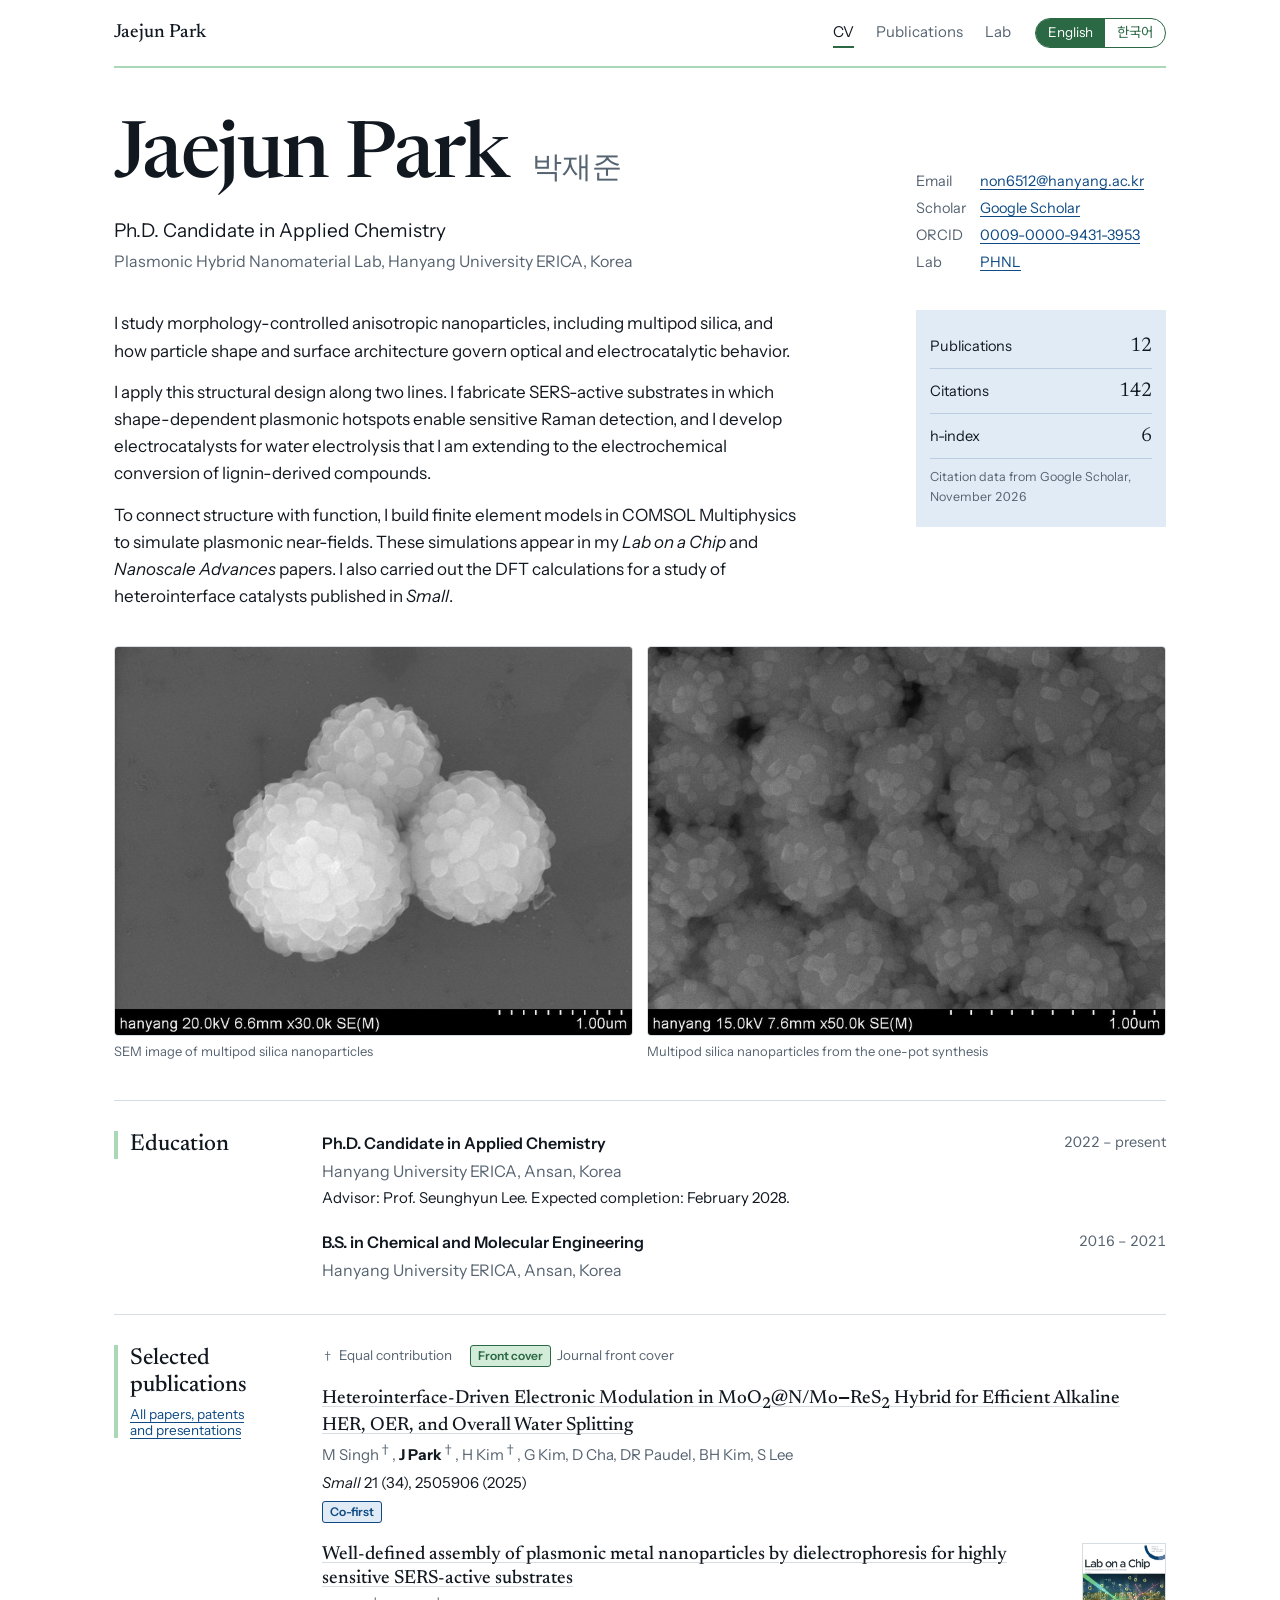
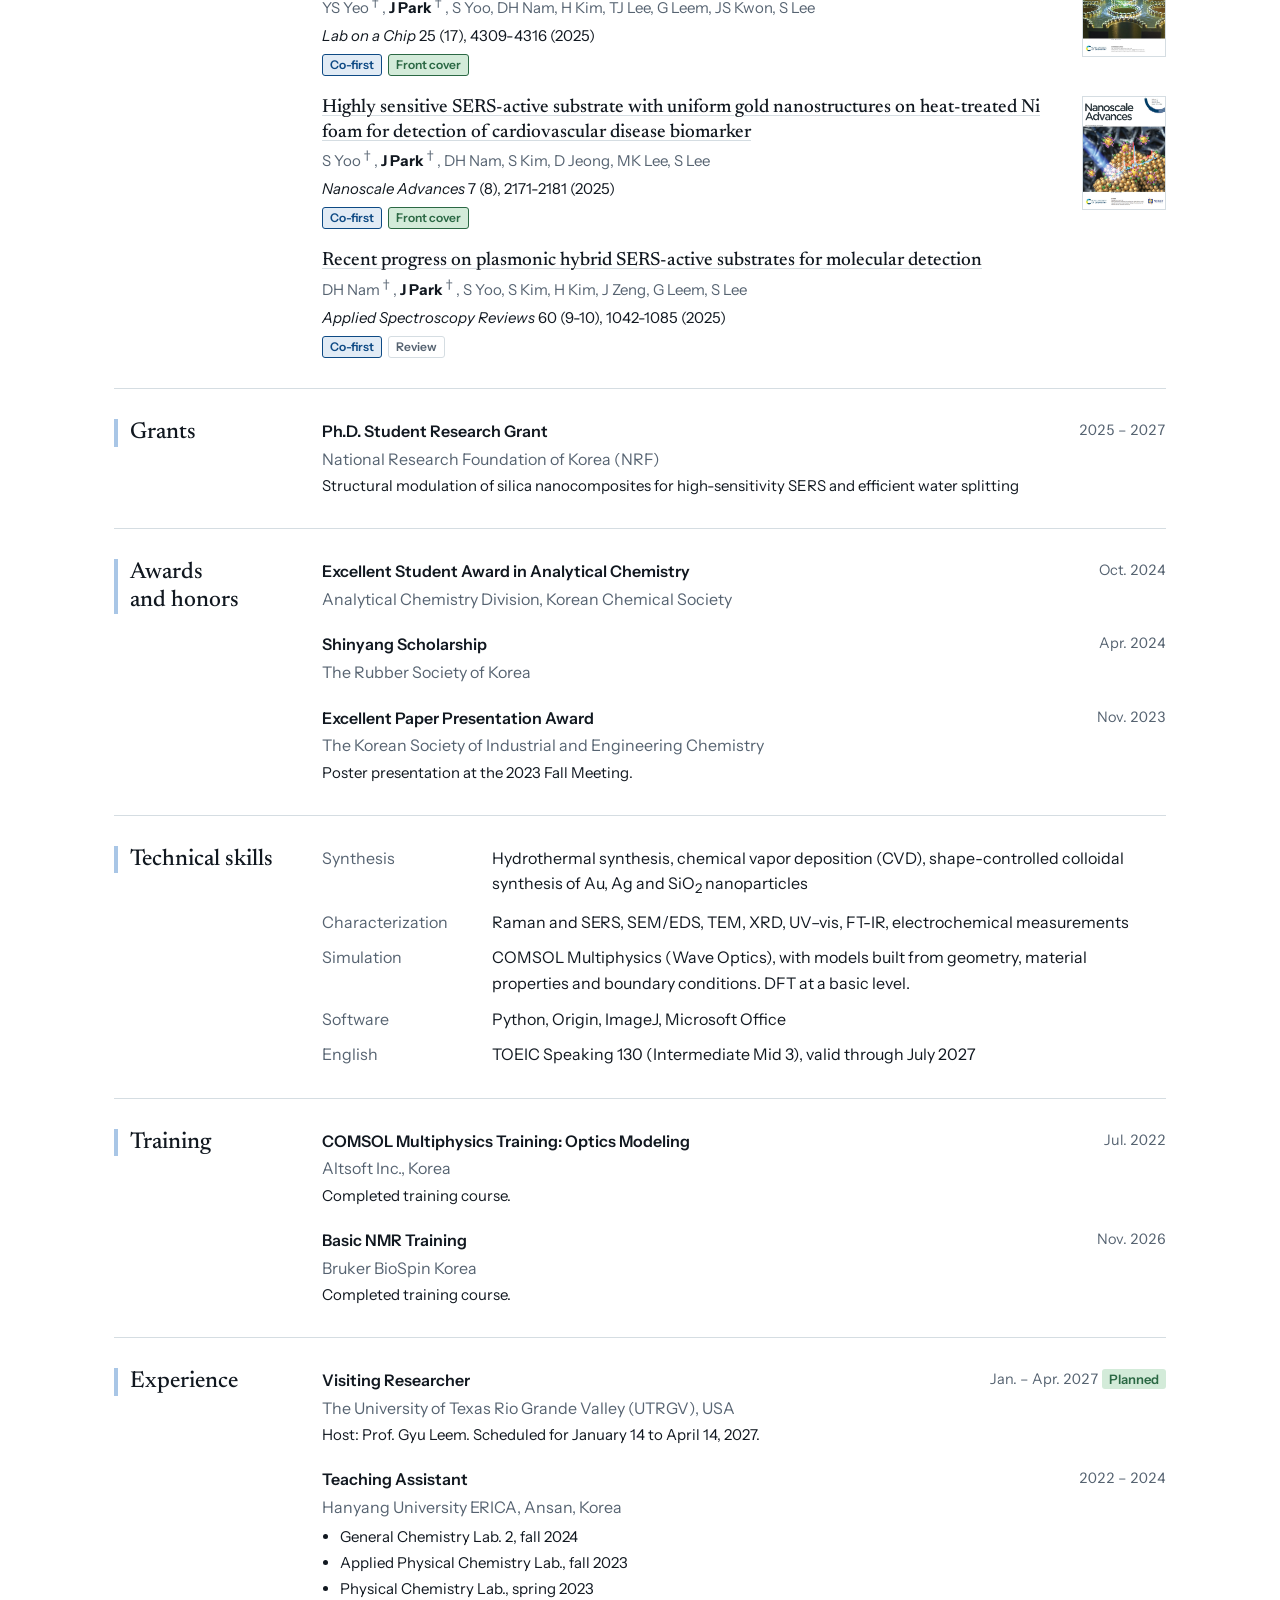
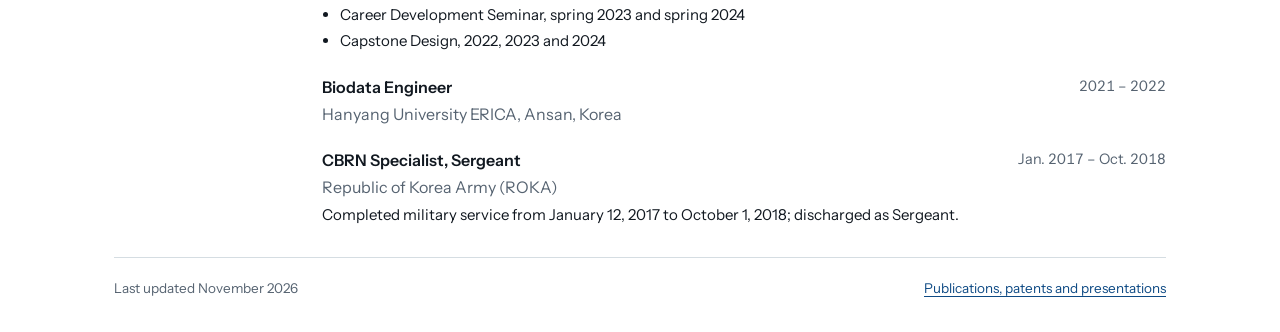
==== commit 93510cd0: "Add files via upload" ====
--- a/index.html
+++ b/index.html
@@ -148,7 +148,42 @@
 </div></div>
 
 <div class="band-b"><div class="page">
-    <section class="block first" id="skills">
+    <section class="block first" id="grants">
+        <h2>Grants</h2>
+        <div class="entries">
+            <div class="item">
+                <span class="what"><span class="en">Ph.D. Student Research Grant</span><span class="ko" lang="ko">박사과정생 연구장려금</span></span>
+                <span class="when">2025 – 2027</span>
+                <p class="where"><span class="en">National Research Foundation of Korea (NRF)</span><span class="ko" lang="ko">한국연구재단 (NRF)</span></p>
+                <p class="more">Structural modulation of silica nanocomposites for high-sensitivity SERS and efficient water splitting</p>
+            </div>
+        </div>
+    </section>
+
+    <section class="block" id="awards">
+        <h2>Awards and honors</h2>
+        <div class="entries">
+            <div class="item">
+                <span class="what"><span class="en">Excellent Student Award in Analytical Chemistry</span><span class="ko" lang="ko">분석화학 우수학생상</span></span>
+                <span class="when"><span class="en">Oct. 2024</span><span class="ko" lang="ko">2024.10</span></span>
+                <p class="where"><span class="en">Analytical Chemistry Division, Korean Chemical Society</span><span class="ko" lang="ko">대한화학회 분석화학분과</span></p>
+            </div>
+            <div class="item">
+                <span class="what"><span class="en">Shinyang Scholarship</span><span class="ko" lang="ko">신양장학금</span></span>
+                <span class="when"><span class="en">Apr. 2024</span><span class="ko" lang="ko">2024.04</span></span>
+                <p class="where"><span class="en">The Rubber Society of Korea</span><span class="ko" lang="ko">한국고무학회</span></p>
+            </div>
+            <!-- English name as printed on the certificate (KSIEC 2023-343). -->
+            <div class="item">
+                <span class="what"><span class="en">Excellent Paper Presentation Award</span><span class="ko" lang="ko">우수논문상</span></span>
+                <span class="when"><span class="en">Nov. 2023</span><span class="ko" lang="ko">2023.11</span></span>
+                <p class="where"><span class="en">The Korean Society of Industrial and Engineering Chemistry</span><span class="ko" lang="ko">한국공업화학회</span></p>
+                <p class="more"><span class="en">Poster presentation at the 2023 Fall Meeting.</span><span class="ko" lang="ko">2023년도 추계 학술대회 포스터 발표.</span></p>
+            </div>
+        </div>
+    </section>
+
+    <section class="block" id="skills">
         <h2>Technical skills</h2>
         <div class="entries">
             <dl class="skills">
@@ -157,7 +192,7 @@
                 <dt>Characterization</dt>
                 <dd><span class="en">Raman and SERS, SEM/EDS, TEM, XRD, UV–vis, FT-IR, electrochemical measurements</span><span class="ko" lang="ko">Raman·SERS, SEM/EDS, TEM, XRD, UV–vis, FT-IR, electrochemical measurement</span></dd>
                 <dt>Simulation</dt>
-                <dd><span class="en">COMSOL Multiphysics (Wave Optics), with models built from geometry, material properties and boundary conditions. DFT at an introductory level.</span><span class="ko" lang="ko">COMSOL Multiphysics (Wave Optics): 형상, 물성, 경계조건부터 모델을 직접 구축. DFT는 기초 수준.</span></dd>
+                <dd><span class="en">COMSOL Multiphysics (Wave Optics), with models built from geometry, material properties and boundary conditions. DFT at a basic level.</span><span class="ko" lang="ko">COMSOL Multiphysics (Wave Optics): 형상, 물성, 경계조건부터 모델을 직접 구축. DFT는 기초적인 수준.</span></dd>
                 <dt>Software</dt>
                 <dd>Python, Origin, ImageJ, Microsoft Office</dd>
                 <dt><span class="en">English</span><span class="ko" lang="ko">영어</span></dt>
@@ -182,41 +217,6 @@
                 <p class="more"><span class="en">Completed training course.</span><span class="ko" lang="ko">교육 수료.</span></p>
             </div>
             <!-- PENDING:c4  Other COMSOL module courses (AC/DC, Microfluidics, Particle Tracing). Need course name, provider, date. Copy an .item block above. -->
-        </div>
-    </section>
-
-    <section class="block" id="awards">
-        <h2>Awards and honors</h2>
-        <div class="entries">
-            <div class="item">
-                <span class="what"><span class="en">Excellent Student Award in Analytical Chemistry</span><span class="ko" lang="ko">분석화학 우수학생상</span></span>
-                <span class="when"><span class="en">Oct. 2024</span><span class="ko" lang="ko">2024.10</span></span>
-                <p class="where"><span class="en">Analytical Chemistry Division, Korean Chemical Society</span><span class="ko" lang="ko">대한화학회 분석화학분과</span></p>
-            </div>
-            <div class="item">
-                <span class="what"><span class="en">Shinyang Scholarship</span><span class="ko" lang="ko">신양장학금</span></span>
-                <span class="when"><span class="en">Apr. 2024</span><span class="ko" lang="ko">2024.04</span></span>
-                <p class="where"><span class="en">The Rubber Society of Korea</span><span class="ko" lang="ko">한국고무학회</span></p>
-            </div>
-            <!-- English name as printed on the certificate (KSIEC 2023-343). -->
-            <div class="item">
-                <span class="what"><span class="en">Excellent Paper Presentation Award</span><span class="ko" lang="ko">우수논문상</span></span>
-                <span class="when"><span class="en">Nov. 2023</span><span class="ko" lang="ko">2023.11</span></span>
-                <p class="where"><span class="en">The Korean Society of Industrial and Engineering Chemistry</span><span class="ko" lang="ko">한국공업화학회</span></p>
-                <p class="more"><span class="en">Poster presentation at the 2023 Fall Meeting.</span><span class="ko" lang="ko">2023년도 추계 학술대회 포스터 발표.</span></p>
-            </div>
-        </div>
-    </section>
-
-    <section class="block" id="grants">
-        <h2>Grants</h2>
-        <div class="entries">
-            <div class="item">
-                <span class="what"><span class="en">Ph.D. Student Research Grant</span><span class="ko" lang="ko">박사과정생 연구장려금</span></span>
-                <span class="when">2025 – 2027</span>
-                <p class="where"><span class="en">National Research Foundation of Korea (NRF)</span><span class="ko" lang="ko">한국연구재단 (NRF)</span></p>
-                <p class="more">Structural modulation of silica nanocomposites for high-sensitivity SERS and efficient water splitting</p>
-            </div>
         </div>
     </section>
 
@@ -245,6 +245,12 @@
                 <span class="what">Biodata Engineer</span>
                 <span class="when">2021 – 2022</span>
                 <p class="where"><span class="en">Hanyang University ERICA, Ansan, Korea</span><span class="ko" lang="ko">한양대학교 ERICA</span></p>
+            </div>
+            <div class="item">
+                <span class="what"><span class="en">CBRN Specialist, Sergeant</span><span class="ko" lang="ko">화생방제독병, 병장 만기 제대</span></span>
+                <span class="when"><span class="en">Jan. 2017 – Oct. 2018</span><span class="ko" lang="ko">2017.01 – 2018.10</span></span>
+                <p class="where"><span class="en">Republic of Korea Army (ROKA)</span><span class="ko" lang="ko">대한민국 육군 (ROKA)</span></p>
+                <p class="more"><span class="en">Completed military service from January 12, 2017 to October 1, 2018; discharged as Sergeant.</span><span class="ko" lang="ko">2017년 1월 12일부터 2018년 10월 1일까지 복무.</span></p>
             </div>
         </div>
     </section>
--- a/style.css
+++ b/style.css
@@ -1,12 +1,15 @@
 /* Jaejun Park, academic CV
-   Layout: one left-aligned column (max 920px) on two full-width tinted bands.
-   Band A (pale green) runs from the top through the publication list; band B (pale blue) holds the rest.
+   Layout: one left-aligned column (max 1100px) on a white page, so it blends into the white Google Sites page that embeds it.
+   Part A (top through the publication list) uses green markers; part B (the rest) uses blue markers.
+   Light theme only: the embedding page is always white.
    Each section is a two-column row: a narrow rail with the section name, then the entries.
    Name and text are black; Hanyang blue is used for links, pastel green for markers and tags.
    Language: elements with class "en" or "ko" are shown according to html[data-lang]. */
 :root{
-  --green-pale:#f2f8f3;   /* band A */
-  --blue-pale:#eff4f9;    /* band B */
+  --green-pale:#ffffff;   /* background of part A; white to match the embedding page */
+  --blue-pale:#ffffff;    /* background of part B */
+  --green-mark:#a9d8b6;   /* section marker, part A */
+  --blue-mark:#a9c6e6;    /* section marker, part B */
   --surface:#ffffff;
   --ink:#111820;
   --muted:#566371;
@@ -19,15 +22,8 @@
   --body:"Instrument Sans","Noto Sans KR","Segoe UI","Apple SD Gothic Neo","Malgun Gothic",Arial,sans-serif;
   --rail:176px;
 }
-@media (prefers-color-scheme: dark){
-  :root{
-    --green-pale:#131b17; --blue-pale:#12171d; --surface:#1a2129; --ink:#e7ebee; --muted:#98a5b0;
-    --rule:#2a343d; --blue:#8fbdf0; --blue-soft:#1a2c40; --green:#213a2b; --green-ink:#9fd3b0;
-    color-scheme:dark;
-  }
-}
 *{box-sizing:border-box}
-html{-webkit-text-size-adjust:100%}
+html{-webkit-text-size-adjust:100%;color-scheme:light;background:#fff}
 body{margin:0;background:var(--blue-pale);color:var(--ink);font-family:var(--body);font-size:16px;line-height:1.6}
 a{color:var(--blue);text-decoration-thickness:1px;text-underline-offset:3px}
 a:hover{text-decoration-thickness:2px}
@@ -41,12 +37,13 @@
 html[data-lang="ko"] body{word-break:keep-all}
 
 .band-a{background:var(--green-pale)}
-.band-b{background:linear-gradient(var(--green-pale),var(--blue-pale) 96px)}
-.page{max-width:920px;margin:0 auto;padding:0 24px}
-.band-b .page{padding-bottom:64px}
+.band-b{background:var(--blue-pale)}
+.page{max-width:1100px;margin:0 auto;padding:0 24px}
+.band-b .page{padding-bottom:32px}
+.band-b .block.first{border-top:1px solid var(--rule)}
 
 /* top bar */
-.top{display:flex;flex-wrap:wrap;gap:10px 24px;align-items:center;justify-content:space-between;padding:18px 0;border-bottom:1px solid var(--green)}
+.top{display:flex;flex-wrap:wrap;gap:10px 24px;align-items:center;justify-content:space-between;padding:18px 0;border-bottom:2px solid var(--green-mark)}
 .top .who{font-family:var(--display);font-size:19px;font-weight:500;color:var(--ink);text-decoration:none}
 .top .right{display:flex;flex-wrap:wrap;gap:10px 24px;align-items:center}
 .top nav{display:flex;flex-wrap:wrap;gap:4px 22px;font-size:15px}
@@ -55,7 +52,7 @@
 .top nav a[aria-current="page"]{color:var(--ink);border-bottom-color:var(--green-ink)}
 .lang{display:flex;border:1px solid var(--green-ink);border-radius:999px;overflow:hidden}
 .lang button{font:inherit;font-size:13.5px;line-height:1;padding:7px 12px;border:0;background:transparent;color:var(--green-ink);cursor:pointer}
-.lang button[aria-pressed="true"]{background:var(--green-ink);color:var(--green-pale)}
+.lang button[aria-pressed="true"]{background:var(--green-ink);color:#fff}
 
 /* hero */
 .hero{padding:52px 0 36px;display:grid;grid-template-columns:minmax(0,1fr) 250px;gap:32px 48px;align-items:end}
@@ -84,8 +81,8 @@
 /* sections */
 .block{display:grid;grid-template-columns:var(--rail) minmax(0,1fr);gap:8px 32px;padding:30px 0;border-top:1px solid var(--rule)}
 .block.first{border-top:0}
-.block>h2{font-family:var(--display);font-weight:500;font-size:23px;line-height:1.2;margin:0;text-wrap:balance;padding-left:12px;border-left:4px solid var(--green);align-self:start}
-.band-b .block>h2{border-left-color:var(--blue-soft)}
+.block>h2{font-family:var(--display);font-weight:500;font-size:23px;line-height:1.2;margin:0;text-wrap:balance;padding-left:12px;border-left:4px solid var(--green-mark);align-self:start}
+.band-b .block>h2{border-left-color:var(--blue-mark)}
 .block>h2 small{display:block;font-family:var(--body);font-size:13.5px;font-weight:400;color:var(--muted);margin-top:6px}
 .entries{display:flex;flex-direction:column;gap:20px;min-width:0}
 .note{font-size:14px;color:var(--muted);margin:0}
@@ -168,7 +165,7 @@
 
 /* Print: the browser's "Save as PDF" gives a clean paper CV in the language currently shown. */
 @media print{
-  :root{--green-pale:#fff;--blue-pale:#fff;--surface:#fff;--ink:#000;--muted:#444;--rule:#bbb;--blue:#000;--blue-soft:#fff;--green:#fff;--green-ink:#000}
+  :root{--green-pale:#fff;--blue-pale:#fff;--surface:#fff;--ink:#000;--muted:#444;--rule:#bbb;--blue:#000;--blue-soft:#fff;--green:#fff;--green-ink:#000;--green-mark:#fff;--blue-mark:#fff}
   body{font-size:10.5pt;line-height:1.4;background:#fff}
   .band-a,.band-b{background:none}
   .page{max-width:none;padding:0}
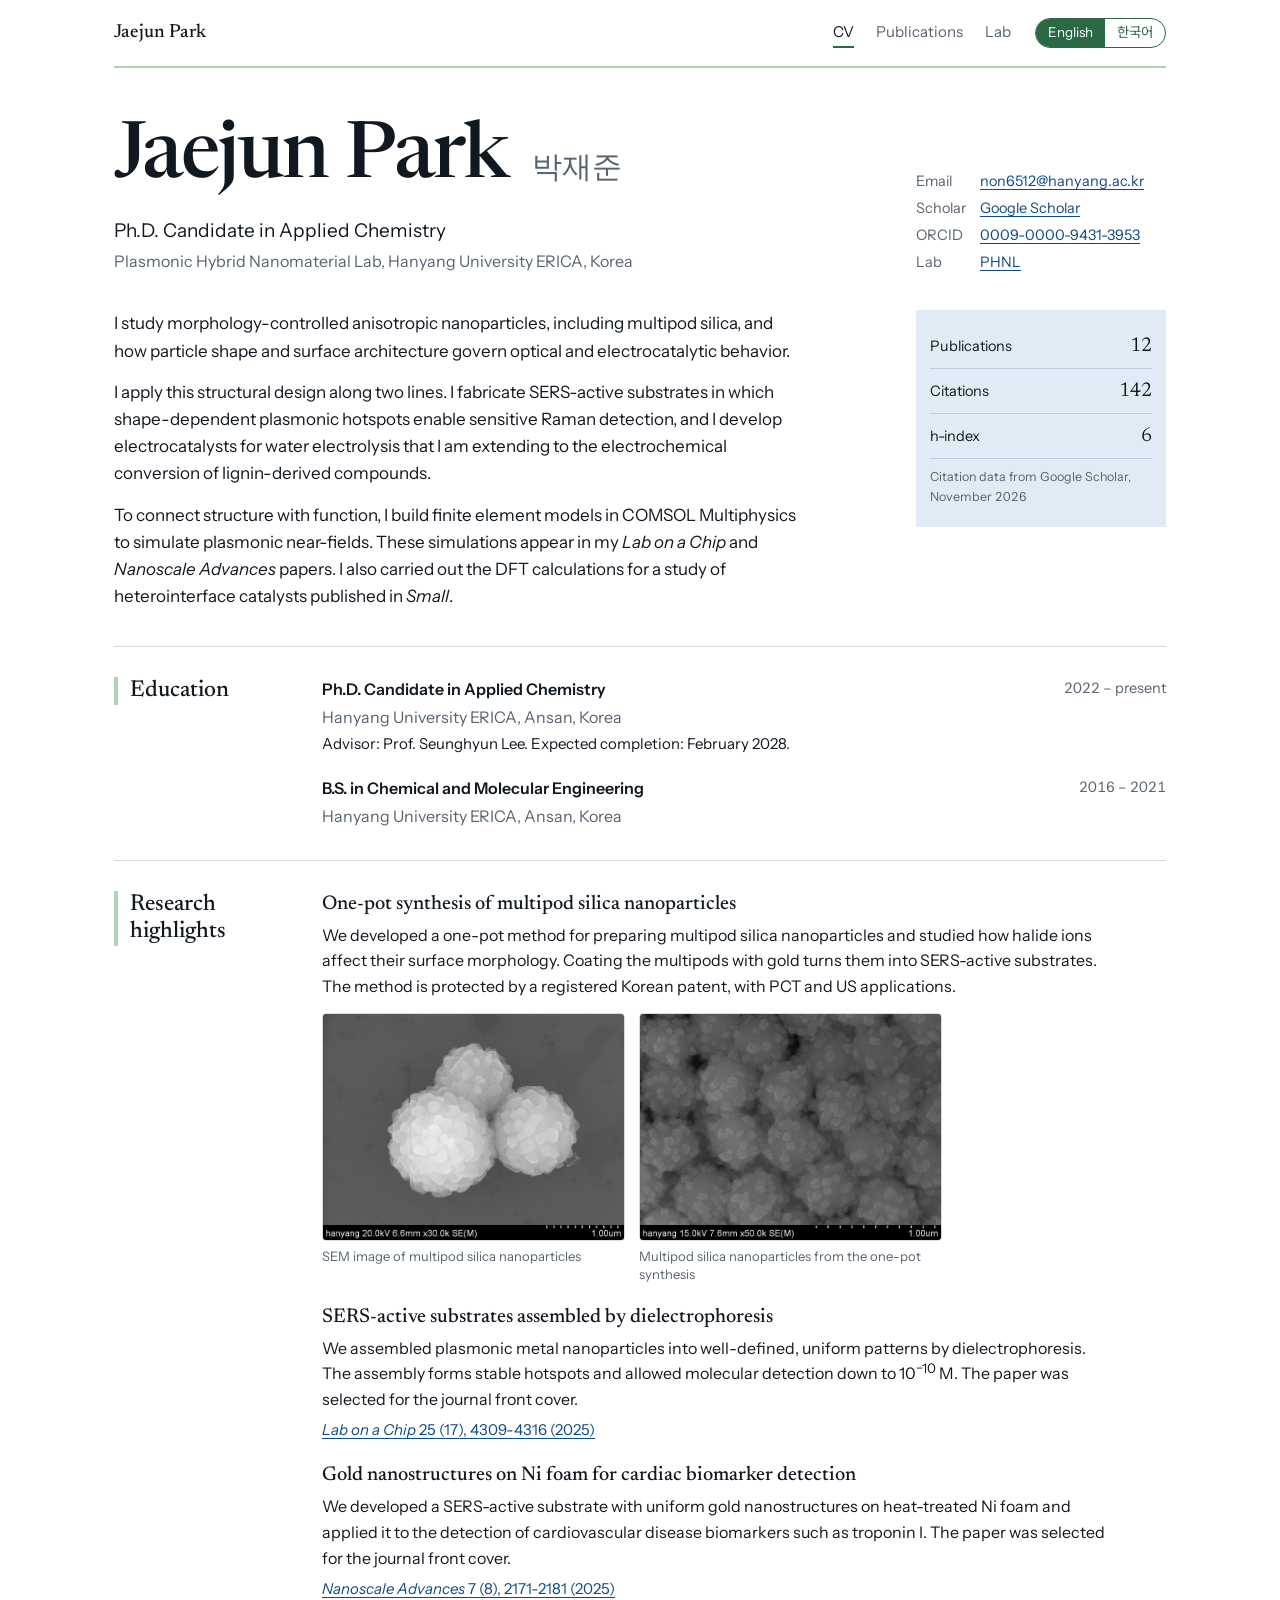
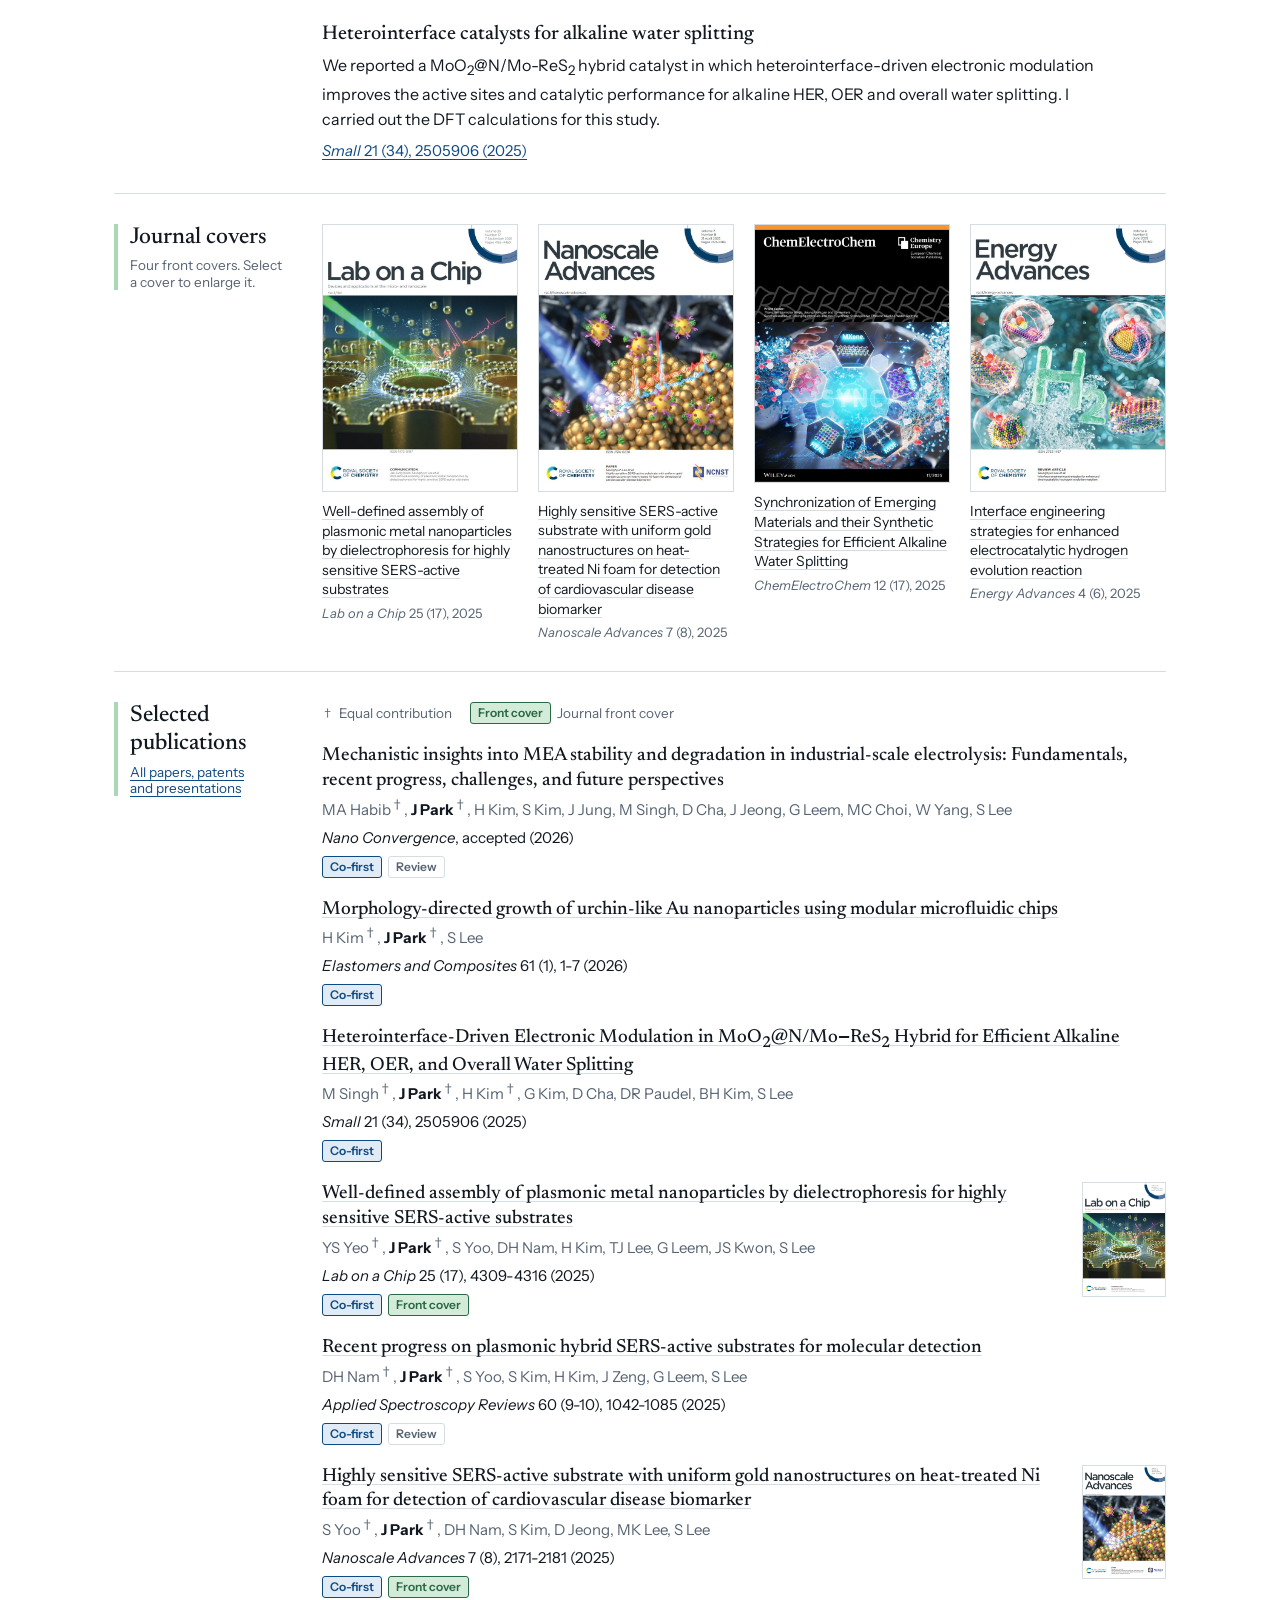
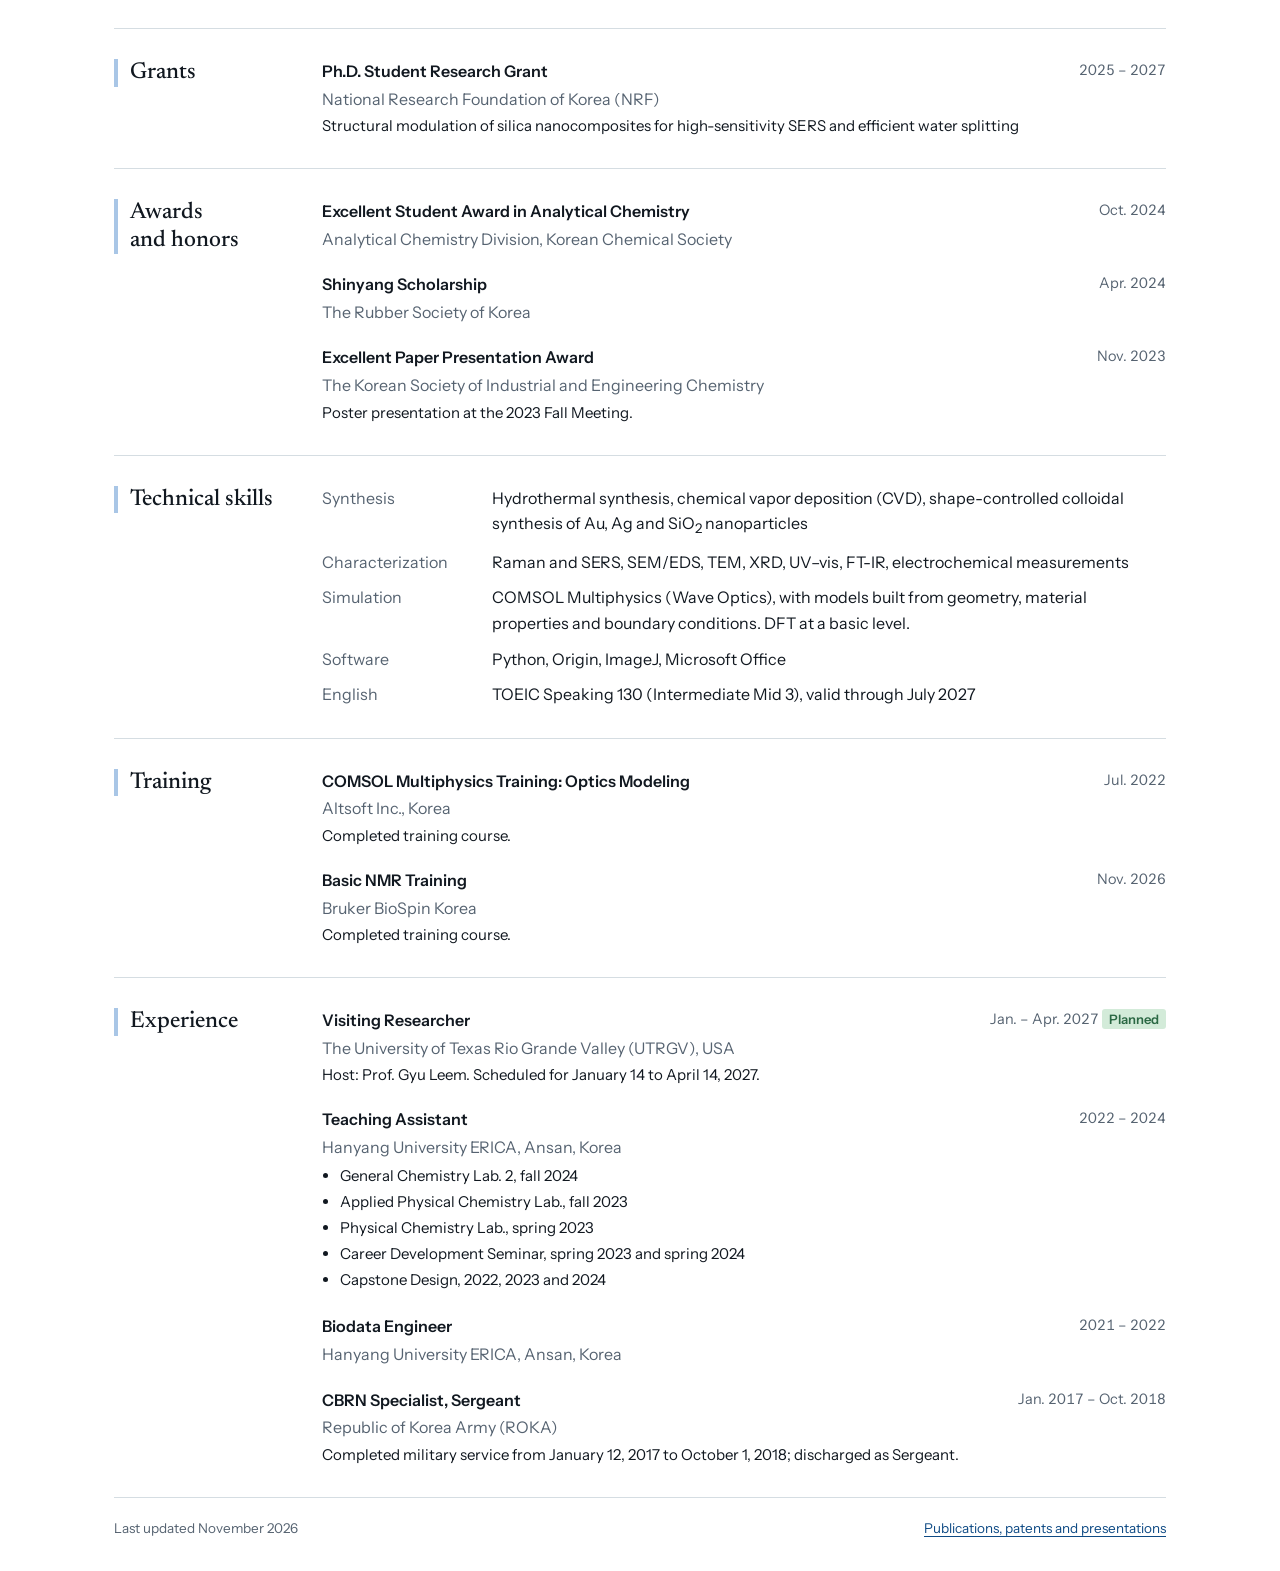
==== commit c2885805: "Add files via upload" ====
--- a/index.html
+++ b/index.html
@@ -76,18 +76,6 @@
         </table>
     </div>
 
-    <!-- Images from the owner's KSIEC Spring 2023 poster. The COMSOL near-field map is kept private by the owner's decision (2026-11-16); do not add it. -->
-    <div class="gallery">
-        <figure>
-            <img src="images/research-sem-multipod-silica-1.jpg" alt="SEM image of three multipod silica nanoparticles" width="720" height="540" loading="lazy">
-            <figcaption><span class="en">SEM image of multipod silica nanoparticles</span><span class="ko" lang="ko">Multipod silica nanoparticle의 SEM image</span></figcaption>
-        </figure>
-        <figure>
-            <img src="images/research-sem-multipod-silica-2.jpg" alt="SEM image of a field of multipod silica nanoparticles" width="720" height="540" loading="lazy">
-            <figcaption><span class="en">Multipod silica nanoparticles from the one-pot synthesis</span><span class="ko" lang="ko">One-pot 합성으로 얻은 multipod silica nanoparticle</span></figcaption>
-        </figure>
-    </div>
-
     <section class="block" id="education">
         <h2>Education</h2>
         <div class="entries">
@@ -105,10 +93,93 @@
         </div>
     </section>
 
+    <section class="block" id="research">
+        <h2>Research highlights</h2>
+        <div class="entries">
+            <!-- EDIT:highlights  Drafted from published papers, the registered patent and conference titles only. Review wording in both languages. -->
+            <div class="hl">
+                <h3><span class="en">One-pot synthesis of multipod silica nanoparticles</span><span class="ko" lang="ko">Multipod silica nanoparticle의 one-pot 합성</span></h3>
+                <p><span class="en">We developed a one-pot method for preparing multipod silica nanoparticles and studied how halide ions affect their surface morphology. Coating the multipods with gold turns them into SERS-active substrates. The method is protected by a registered Korean patent, with PCT and US applications.</span><span class="ko" lang="ko">Multipod silica nanoparticle을 one-pot으로 합성하는 방법을 개발하고, halide ion이 표면 형상에 미치는 영향을 연구했습니다. Multipod에 gold를 코팅하면 SERS-active substrate로 쓸 수 있습니다. 이 합성법은 국내 특허로 등록되었고 PCT와 미국에 출원되어 있습니다.</span></p>
+                <!-- Images from the owner's KSIEC Spring 2023 poster. The COMSOL near-field map is kept private by the owner's decision; do not add it. -->
+                <div class="imgs">
+                    <figure>
+                        <a class="zoom" href="images/research-sem-multipod-silica-1.jpg" data-title="SEM image of multipod silica nanoparticles"><img src="images/research-sem-multipod-silica-1.jpg" alt="SEM image of three multipod silica nanoparticles" width="720" height="540" loading="lazy"></a>
+                        <figcaption><span class="en">SEM image of multipod silica nanoparticles</span><span class="ko" lang="ko">Multipod silica nanoparticle의 SEM image</span></figcaption>
+                    </figure>
+                    <figure>
+                        <a class="zoom" href="images/research-sem-multipod-silica-2.jpg" data-title="Multipod silica nanoparticles from the one-pot synthesis"><img src="images/research-sem-multipod-silica-2.jpg" alt="SEM image of a field of multipod silica nanoparticles" width="720" height="540" loading="lazy"></a>
+                        <figcaption><span class="en">Multipod silica nanoparticles from the one-pot synthesis</span><span class="ko" lang="ko">One-pot 합성으로 얻은 multipod silica nanoparticle</span></figcaption>
+                    </figure>
+                </div>
+            </div>
+            <div class="hl">
+                <h3><span class="en">SERS-active substrates assembled by dielectrophoresis</span><span class="ko" lang="ko">Dielectrophoresis로 조립한 SERS-active substrate</span></h3>
+                <p><span class="en">We assembled plasmonic metal nanoparticles into well-defined, uniform patterns by dielectrophoresis. The assembly forms stable hotspots and allowed molecular detection down to 10<sup>−10</sup> M. The paper was selected for the journal front cover.</span><span class="ko" lang="ko">Dielectrophoresis로 plasmonic metal nanoparticle을 균일한 패턴으로 조립했습니다. 이렇게 만든 구조는 안정적인 hotspot을 형성하며 10<sup>−10</sup> M 수준의 분자 검출이 가능했습니다. 이 논문은 저널 front cover로 선정되었습니다.</span></p>
+                <p class="ref"><a href="https://doi.org/10.1039/D5LC00238A" target="_blank" rel="noopener"><em>Lab on a Chip</em> 25 (17), 4309-4316 (2025)</a></p>
+            </div>
+            <div class="hl">
+                <h3><span class="en">Gold nanostructures on Ni foam for cardiac biomarker detection</span><span class="ko" lang="ko">Cardiac biomarker 검출을 위한 Ni foam 기반 Au nanostructure</span></h3>
+                <p><span class="en">We developed a SERS-active substrate with uniform gold nanostructures on heat-treated Ni foam and applied it to the detection of cardiovascular disease biomarkers such as troponin I. The paper was selected for the journal front cover.</span><span class="ko" lang="ko">열처리한 Ni foam 위에 균일한 Au nanostructure를 형성한 SERS-active substrate를 개발하고, troponin I 등 cardiovascular disease biomarker 검출에 적용했습니다. 이 논문은 저널 front cover로 선정되었습니다.</span></p>
+                <p class="ref"><a href="https://doi.org/10.1039/D5NA00052A" target="_blank" rel="noopener"><em>Nanoscale Advances</em> 7 (8), 2171-2181 (2025)</a></p>
+            </div>
+            <div class="hl">
+                <h3><span class="en">Heterointerface catalysts for alkaline water splitting</span><span class="ko" lang="ko">Alkaline water splitting을 위한 heterointerface catalyst</span></h3>
+                <p><span class="en">We reported a MoO<sub>2</sub>@N/Mo-ReS<sub>2</sub> hybrid catalyst in which heterointerface-driven electronic modulation improves the active sites and catalytic performance for alkaline HER, OER and overall water splitting. I carried out the DFT calculations for this study.</span><span class="ko" lang="ko">Heterointerface에 의한 electronic modulation으로 active site와 촉매 성능을 높인 MoO<sub>2</sub>@N/Mo-ReS<sub>2</sub> hybrid catalyst를 보고했습니다. Alkaline HER, OER, overall water splitting에 적용했으며, 이 연구에서 DFT 계산을 수행했습니다.</span></p>
+                <p class="ref"><a href="https://doi.org/10.1002/smll.202505906" target="_blank" rel="noopener"><em>Small</em> 21 (34), 2505906 (2025)</a></p>
+            </div>
+        </div>
+    </section>
+
+    <section class="block" id="covers">
+        <h2>Journal covers <small><span class="en">Four front covers. Select a cover to enlarge it.</span><span class="ko" lang="ko">Front cover 4건. 표지를 누르면 크게 보입니다.</span></small></h2>
+        <div class="entries">
+            <div class="coverrow">
+                <figure>
+                    <a class="zoom" href="images/cover-lab-on-a-chip-2025.jpg" data-title="Well-defined assembly of plasmonic metal nanoparticles by dielectrophoresis for highly sensitive SERS-active substrates" data-link="https://doi.org/10.1039/D5LC00238A" data-sub="Lab on a Chip 25 (17), 2025. Front cover.">
+                        <img src="images/cover-lab-on-a-chip-2025.jpg" alt="Lab on a Chip front cover" width="640" height="878" loading="lazy">
+                    </a>
+                    <figcaption><a href="https://doi.org/10.1039/D5LC00238A" target="_blank" rel="noopener">Well-defined assembly of plasmonic metal nanoparticles by dielectrophoresis for highly sensitive SERS-active substrates</a><span><em>Lab on a Chip</em> 25 (17), 2025</span></figcaption>
+                </figure>
+                <figure>
+                    <a class="zoom" href="images/cover-nanoscale-advances-2025.jpg" data-title="Highly sensitive SERS-active substrate with uniform gold nanostructures on heat-treated Ni foam for detection of cardiovascular disease biomarker" data-link="https://doi.org/10.1039/D5NA00052A" data-sub="Nanoscale Advances 7 (8), 2025. Front cover.">
+                        <img src="images/cover-nanoscale-advances-2025.jpg" alt="Nanoscale Advances front cover" width="640" height="877" loading="lazy">
+                    </a>
+                    <figcaption><a href="https://doi.org/10.1039/D5NA00052A" target="_blank" rel="noopener">Highly sensitive SERS-active substrate with uniform gold nanostructures on heat-treated Ni foam for detection of cardiovascular disease biomarker</a><span><em>Nanoscale Advances</em> 7 (8), 2025</span></figcaption>
+                </figure>
+                <figure>
+                    <a class="zoom" href="images/cover-chemelectrochem-2025.jpg" data-title="Synchronization of Emerging Materials and their Synthetic Strategies for Efficient Alkaline Water Splitting" data-link="https://doi.org/10.1002/celc.202500014" data-sub="ChemElectroChem 12 (17), 2025. Front cover.">
+                        <img src="images/cover-chemelectrochem-2025.jpg" alt="ChemElectroChem front cover" width="640" height="850" loading="lazy">
+                    </a>
+                    <figcaption><a href="https://doi.org/10.1002/celc.202500014" target="_blank" rel="noopener">Synchronization of Emerging Materials and their Synthetic Strategies for Efficient Alkaline Water Splitting</a><span><em>ChemElectroChem</em> 12 (17), 2025</span></figcaption>
+                </figure>
+                <figure>
+                    <a class="zoom" href="images/cover-energy-advances-2025.jpg" data-title="Interface engineering strategies for enhanced electrocatalytic hydrogen evolution reaction" data-link="https://doi.org/10.1039/D5YA00022J" data-sub="Energy Advances 4 (6), 2025. Front cover.">
+                        <img src="images/cover-energy-advances-2025.jpg" alt="Energy Advances front cover" width="640" height="878" loading="lazy">
+                    </a>
+                    <figcaption><a href="https://doi.org/10.1039/D5YA00022J" target="_blank" rel="noopener">Interface engineering strategies for enhanced electrocatalytic hydrogen evolution reaction</a><span><em>Energy Advances</em> 4 (6), 2025</span></figcaption>
+                </figure>
+            </div>
+        </div>
+    </section>
+
     <section class="block" id="publications">
         <h2>Selected publications <small><a href="./publications.html"><span class="en">All papers, patents and presentations</span><span class="ko" lang="ko">전체 논문, 특허, 학회 발표</span></a></small></h2>
         <div class="entries">
             <p class="legend"><span><sup>†</sup> <span class="en">Equal contribution</span><span class="ko" lang="ko">공동 제1저자 (equal contribution)</span></span><span><span class="tag cover">Front cover</span> <span class="en">Journal front cover</span><span class="ko" lang="ko">저널 front cover 선정</span></span></p>
+
+            <div class="pub">
+                <div class="title">Mechanistic insights into MEA stability and degradation in industrial-scale electrolysis: Fundamentals, recent progress, challenges, and future perspectives</div>
+                <p class="authors">MA Habib<sup>†</sup>, <strong>J Park</strong><sup>†</sup>, H Kim, S Kim, J Jung, M Singh, D Cha, J Jeong, G Leem, MC Choi, W Yang, S Lee</p>
+                <p class="venue"><em>Nano Convergence</em>, <span class="en">accepted (2026)</span><span class="ko" lang="ko">게재 승인 (2026)</span></p>
+                <div class="tags"><span class="tag first">Co-first</span><span class="tag">Review</span></div>
+            </div>
+
+            <div class="pub">
+                <div class="title"><a href="https://doi.org/10.7473/EC.2026.61.1.1" target="_blank" rel="noopener">Morphology-directed growth of urchin-like Au nanoparticles using modular microfluidic chips</a></div>
+                <p class="authors">H Kim<sup>†</sup>, <strong>J Park</strong><sup>†</sup>, S Lee</p>
+                <p class="venue"><em>Elastomers and Composites</em> 61 (1), 1-7 (2026)</p>
+                <div class="tags"><span class="tag first">Co-first</span></div>
+            </div>
 
             <div class="pub">
                 <div class="title"><a href="https://doi.org/10.1002/smll.202505906" target="_blank" rel="noopener">Heterointerface‐Driven Electronic Modulation in MoO<sub>2</sub>@N/Mo‒ReS<sub>2</sub> Hybrid for Efficient Alkaline HER, OER, and Overall Water Splitting</a></div>
@@ -124,7 +195,16 @@
                     <p class="venue"><em>Lab on a Chip</em> 25 (17), 4309-4316 (2025)</p>
                     <div class="tags"><span class="tag first">Co-first</span><span class="tag cover">Front cover</span></div>
                 </div>
-                <img src="images/cover-lab-on-a-chip-2025.jpg" alt="Lab on a Chip front cover" width="640" height="878" loading="lazy">
+                <a class="zoom" href="images/cover-lab-on-a-chip-2025.jpg" data-title="Well-defined assembly of plasmonic metal nanoparticles by dielectrophoresis for highly sensitive SERS-active substrates" data-link="https://doi.org/10.1039/D5LC00238A" data-sub="Lab on a Chip 25 (17), 2025. Front cover.">
+                    <img src="images/cover-lab-on-a-chip-2025.jpg" alt="Lab on a Chip front cover" width="640" height="878" loading="lazy">
+                </a>
+            </div>
+
+            <div class="pub">
+                <div class="title"><a href="https://doi.org/10.1080/05704928.2025.2502677" target="_blank" rel="noopener">Recent progress on plasmonic hybrid SERS-active substrates for molecular detection</a></div>
+                <p class="authors">DH Nam<sup>†</sup>, <strong>J Park</strong><sup>†</sup>, S Yoo, S Kim, H Kim, J Zeng, G Leem, S Lee</p>
+                <p class="venue"><em>Applied Spectroscopy Reviews</em> 60 (9-10), 1042-1085 (2025)</p>
+                <div class="tags"><span class="tag first">Co-first</span><span class="tag">Review</span></div>
             </div>
 
             <div class="pub withcover">
@@ -134,14 +214,9 @@
                     <p class="venue"><em>Nanoscale Advances</em> 7 (8), 2171-2181 (2025)</p>
                     <div class="tags"><span class="tag first">Co-first</span><span class="tag cover">Front cover</span></div>
                 </div>
-                <img src="images/cover-nanoscale-advances-2025.jpg" alt="Nanoscale Advances front cover" width="640" height="877" loading="lazy">
-            </div>
-
-            <div class="pub">
-                <div class="title"><a href="https://doi.org/10.1080/05704928.2025.2502677" target="_blank" rel="noopener">Recent progress on plasmonic hybrid SERS-active substrates for molecular detection</a></div>
-                <p class="authors">DH Nam<sup>†</sup>, <strong>J Park</strong><sup>†</sup>, S Yoo, S Kim, H Kim, J Zeng, G Leem, S Lee</p>
-                <p class="venue"><em>Applied Spectroscopy Reviews</em> 60 (9-10), 1042-1085 (2025)</p>
-                <div class="tags"><span class="tag first">Co-first</span><span class="tag">Review</span></div>
+                <a class="zoom" href="images/cover-nanoscale-advances-2025.jpg" data-title="Highly sensitive SERS-active substrate with uniform gold nanostructures on heat-treated Ni foam for detection of cardiovascular disease biomarker" data-link="https://doi.org/10.1039/D5NA00052A" data-sub="Nanoscale Advances 7 (8), 2025. Front cover.">
+                    <img src="images/cover-nanoscale-advances-2025.jpg" alt="Nanoscale Advances front cover" width="640" height="877" loading="lazy">
+                </a>
             </div>
         </div>
     </section>
@@ -273,5 +348,40 @@
     show(root.getAttribute('data-lang')||'en');
 })();
 </script>
+<script>
+/* Enlarges an image when a link with class "zoom" is selected. The panel is placed next to the selected image
+   instead of the middle of the window, because the page is shown inside a very tall frame on Google Sites. */
+(function(){
+    var box=null;
+    function close(){if(box){box.remove();box=null;document.removeEventListener('keydown',onKey);}}
+    function onKey(e){if(e.key==='Escape')close();}
+    document.addEventListener('click',function(e){
+        var a=e.target.closest?e.target.closest('a.zoom'):null;
+        if(!a)return;
+        e.preventDefault();close();
+        var title=a.getAttribute('data-title')||'',link=a.getAttribute('data-link'),sub=a.getAttribute('data-sub');
+        box=document.createElement('div');box.className='lightbox';box.setAttribute('role','dialog');box.setAttribute('aria-label',title);
+        box.style.height=document.documentElement.scrollHeight+'px';
+        var panel=document.createElement('div');panel.className='panel';
+        var btn=document.createElement('button');btn.type='button';btn.className='lb-close';btn.setAttribute('aria-label','Close');btn.textContent='\u00d7';
+        var img=document.createElement('img');img.src=a.getAttribute('href');img.alt=title;
+        var t=document.createElement('p');t.className='t';
+        if(link){var l=document.createElement('a');l.href=link;l.target='_blank';l.rel='noopener';l.textContent=title;t.appendChild(l);}else{t.textContent=title;}
+        panel.appendChild(btn);panel.appendChild(img);panel.appendChild(t);
+        if(sub){var s=document.createElement('p');s.className='s';s.textContent=sub;panel.appendChild(s);}
+        box.appendChild(panel);document.body.appendChild(box);
+        var r=a.getBoundingClientRect(),cy=r.top+window.pageYOffset+r.height/2;
+        function place(){
+            var h=panel.offsetHeight,top=cy-h/2,docH=document.documentElement.scrollHeight;
+            if(window.self===window.top){var vt=window.pageYOffset+12,vb=window.pageYOffset+window.innerHeight-12;top=Math.min(Math.max(top,vt),Math.max(vt,vb-h));}
+            panel.style.top=Math.max(12,Math.min(top,docH-h-12))+'px';
+        }
+        img.addEventListener('load',place);place();
+        box.addEventListener('click',function(ev){if(ev.target===box||ev.target===btn)close();});
+        document.addEventListener('keydown',onKey);btn.focus();
+    });
+    window.addEventListener('beforeprint',function(){document.querySelectorAll('details.gist').forEach(function(d){d.open=true;});});
+})();
+</script>
 </body>
 </html>
--- a/style.css
+++ b/style.css
@@ -72,11 +72,37 @@
 .record td{text-align:right;font-family:var(--display);font-size:20px;padding:6px 0;border-bottom:1px solid color-mix(in srgb,var(--blue) 18%,transparent)}
 .record tfoot td{font-family:var(--body);font-size:12.5px;color:var(--muted);text-align:left;padding-top:8px;border-bottom:0}
 
-/* research images */
-.gallery{display:grid;grid-template-columns:repeat(2,minmax(0,1fr));gap:14px;margin:0;padding-bottom:40px}
-.gallery figure{margin:0}
-.gallery img{width:100%;border-radius:4px;border:1px solid var(--rule)}
-.gallery figcaption{font-size:13px;color:var(--muted);margin-top:6px;line-height:1.4}
+/* research highlights */
+.hl{display:flex;flex-direction:column;gap:6px}
+.hl h3{font-family:var(--display);font-weight:500;font-size:20px;line-height:1.3;margin:0}
+.hl p{margin:0;max-width:72ch}
+.hl .ref{font-size:15px}
+.hl .imgs{display:grid;grid-template-columns:repeat(2,minmax(0,1fr));gap:14px;margin-top:8px;max-width:620px}
+.hl figure{margin:0}
+.hl img{width:100%;border-radius:4px;border:1px solid var(--rule)}
+.hl figcaption{font-size:13px;color:var(--muted);margin-top:6px;line-height:1.4}
+
+/* journal covers with titles */
+.coverrow{display:grid;grid-template-columns:repeat(4,minmax(0,1fr));gap:20px}
+.coverrow figure{margin:0}
+.coverrow img{width:100%;border:1px solid var(--rule)}
+.coverrow figcaption{margin-top:10px;font-size:14px;line-height:1.4}
+.coverrow figcaption a{color:var(--ink);text-decoration-color:var(--rule)}
+.coverrow figcaption a:hover{color:var(--blue);text-decoration-color:var(--blue)}
+.coverrow figcaption span{display:block;color:var(--muted);font-size:13px;margin-top:4px}
+
+/* enlarge on click */
+a.zoom{display:block;cursor:zoom-in}
+.lightbox{position:absolute;left:0;top:0;width:100%;background:rgba(17,24,32,.6);z-index:10}
+.lightbox .panel{position:absolute;left:50%;transform:translateX(-50%);width:min(92%,480px);background:var(--surface);border-radius:8px;padding:16px 16px 14px;box-shadow:0 12px 40px rgba(0,0,0,.3)}
+.lightbox img{width:100%;max-height:620px;object-fit:contain}
+.lightbox .t{font-family:var(--display);font-size:17px;line-height:1.35;margin:12px 0 0}
+.lightbox .s{font-size:13.5px;color:var(--muted);margin:4px 0 0}
+.lb-close{position:absolute;top:-14px;right:-14px;width:36px;height:36px;border-radius:50%;border:1px solid var(--rule);background:var(--surface);color:var(--ink);font-size:22px;line-height:1;cursor:pointer}
+
+/* collapsible paper summary */
+details.gist summary{cursor:pointer;color:var(--blue);font-size:14px;width:max-content}
+details.gist p{margin:4px 0 0;font-size:15px;max-width:68ch}
 
 /* sections */
 .block{display:grid;grid-template-columns:var(--rail) minmax(0,1fr);gap:8px 32px;padding:30px 0;border-top:1px solid var(--rule)}
@@ -121,6 +147,7 @@
 .pub.withcover{display:grid;grid-template-columns:minmax(0,1fr) 84px;gap:4px 20px;align-items:start}
 .pub.withcover .text{display:flex;flex-direction:column;gap:4px;min-width:0}
 .pub.withcover img{border:1px solid var(--rule);width:84px}
+.pub.withcover a.zoom{width:84px}
 
 /* skills */
 .skills{margin:0;display:grid;grid-template-columns:150px minmax(0,1fr);gap:10px 20px}
@@ -153,13 +180,13 @@
   .block>h2{margin-bottom:8px}
   .skills{grid-template-columns:1fr;gap:2px}
   .skills dd{margin-bottom:10px}
-  .gallery{grid-template-columns:1fr 1fr}
+  .coverrow{grid-template-columns:repeat(2,minmax(0,1fr))}
 }
 @media (max-width:420px){
   .page{padding:0 16px}
   .item{grid-template-columns:1fr}
   .pub.withcover{grid-template-columns:1fr}
-  .pub.withcover img{display:none}
+  .pub.withcover a.zoom{display:none}
   .talks li{grid-template-columns:1fr}
 }
 
@@ -169,7 +196,9 @@
   body{font-size:10.5pt;line-height:1.4;background:#fff}
   .band-a,.band-b{background:none}
   .page{max-width:none;padding:0}
-  .top .right,footer .links,.jump,.pub.withcover img,.gallery{display:none}
+  .top .right,footer .links,.jump,.pub.withcover a.zoom,.lightbox,details.gist summary{display:none}
+  .coverrow img{max-height:130pt;width:auto}
+  .hl .imgs{max-width:300pt}
   .pub.withcover{grid-template-columns:1fr}
   .top{padding:0 0 6pt}
   .hero{padding:14pt 0 10pt;grid-template-columns:1fr 190pt}
